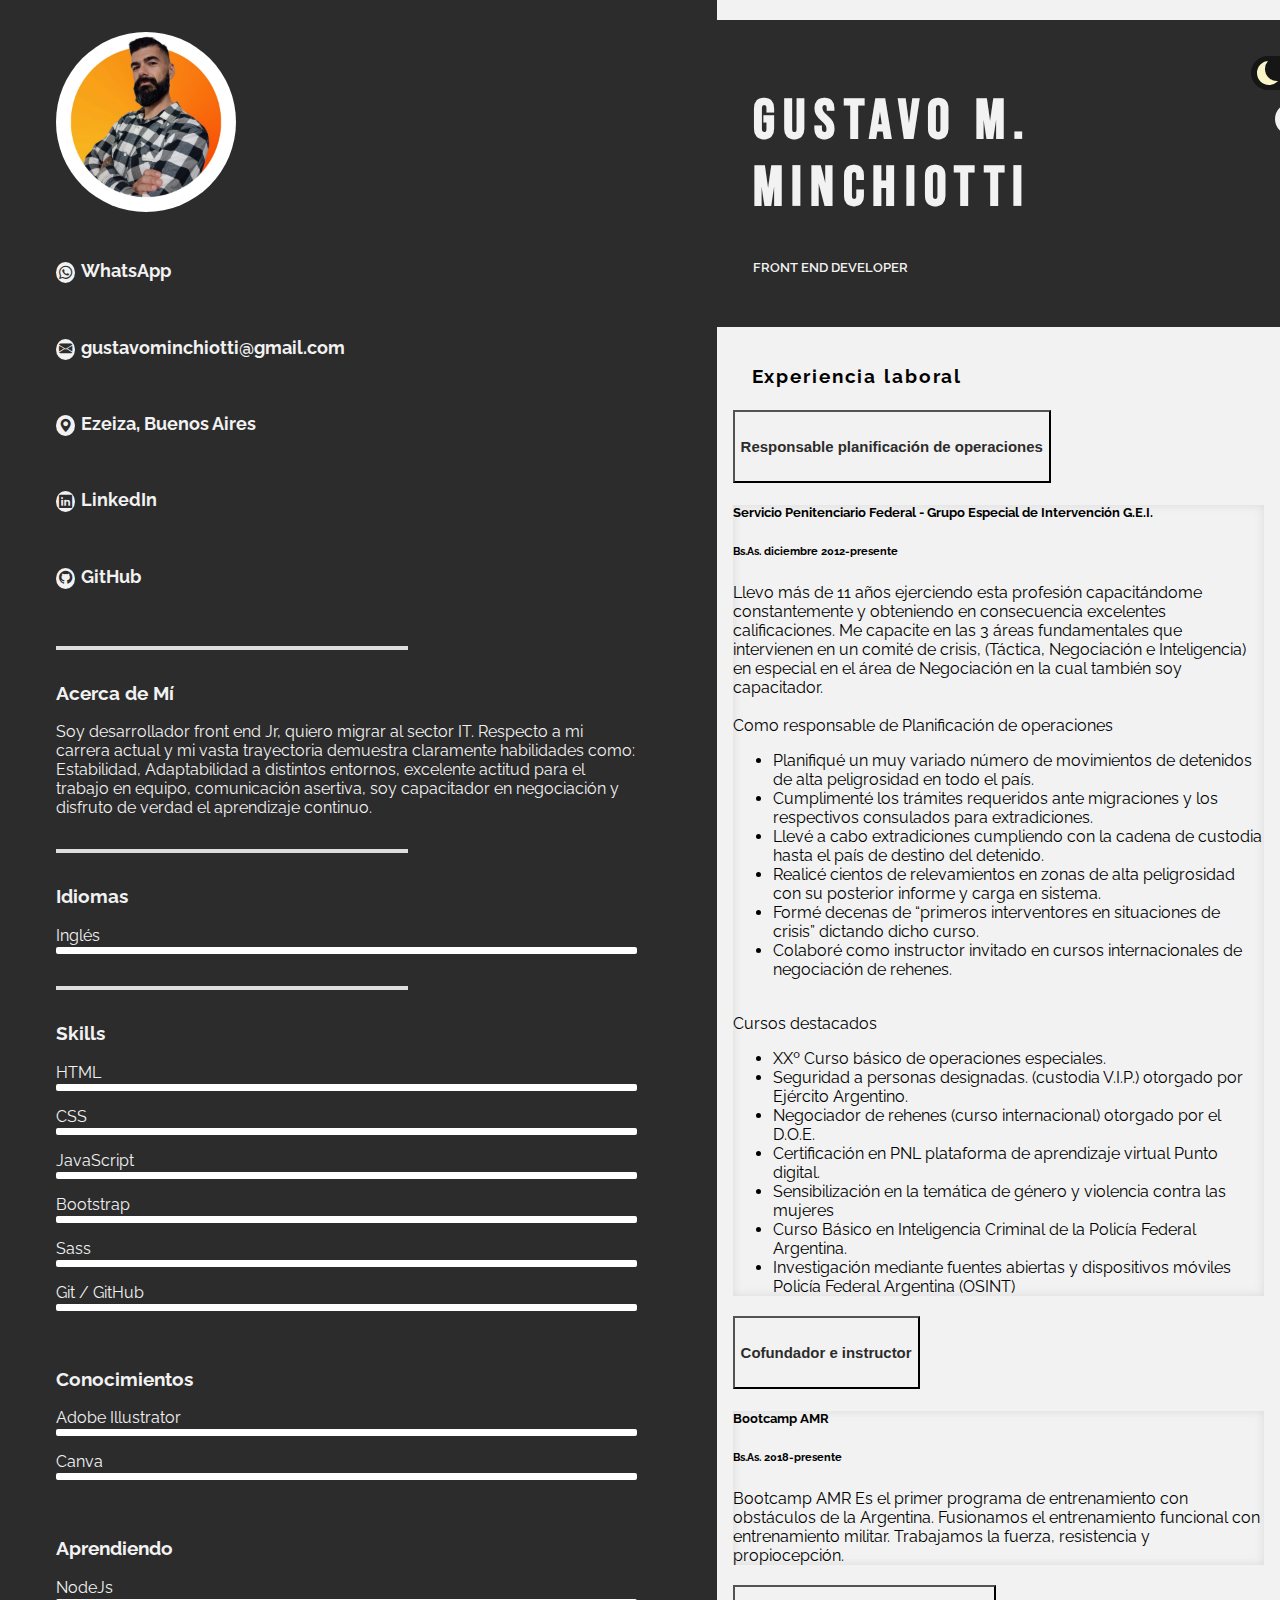
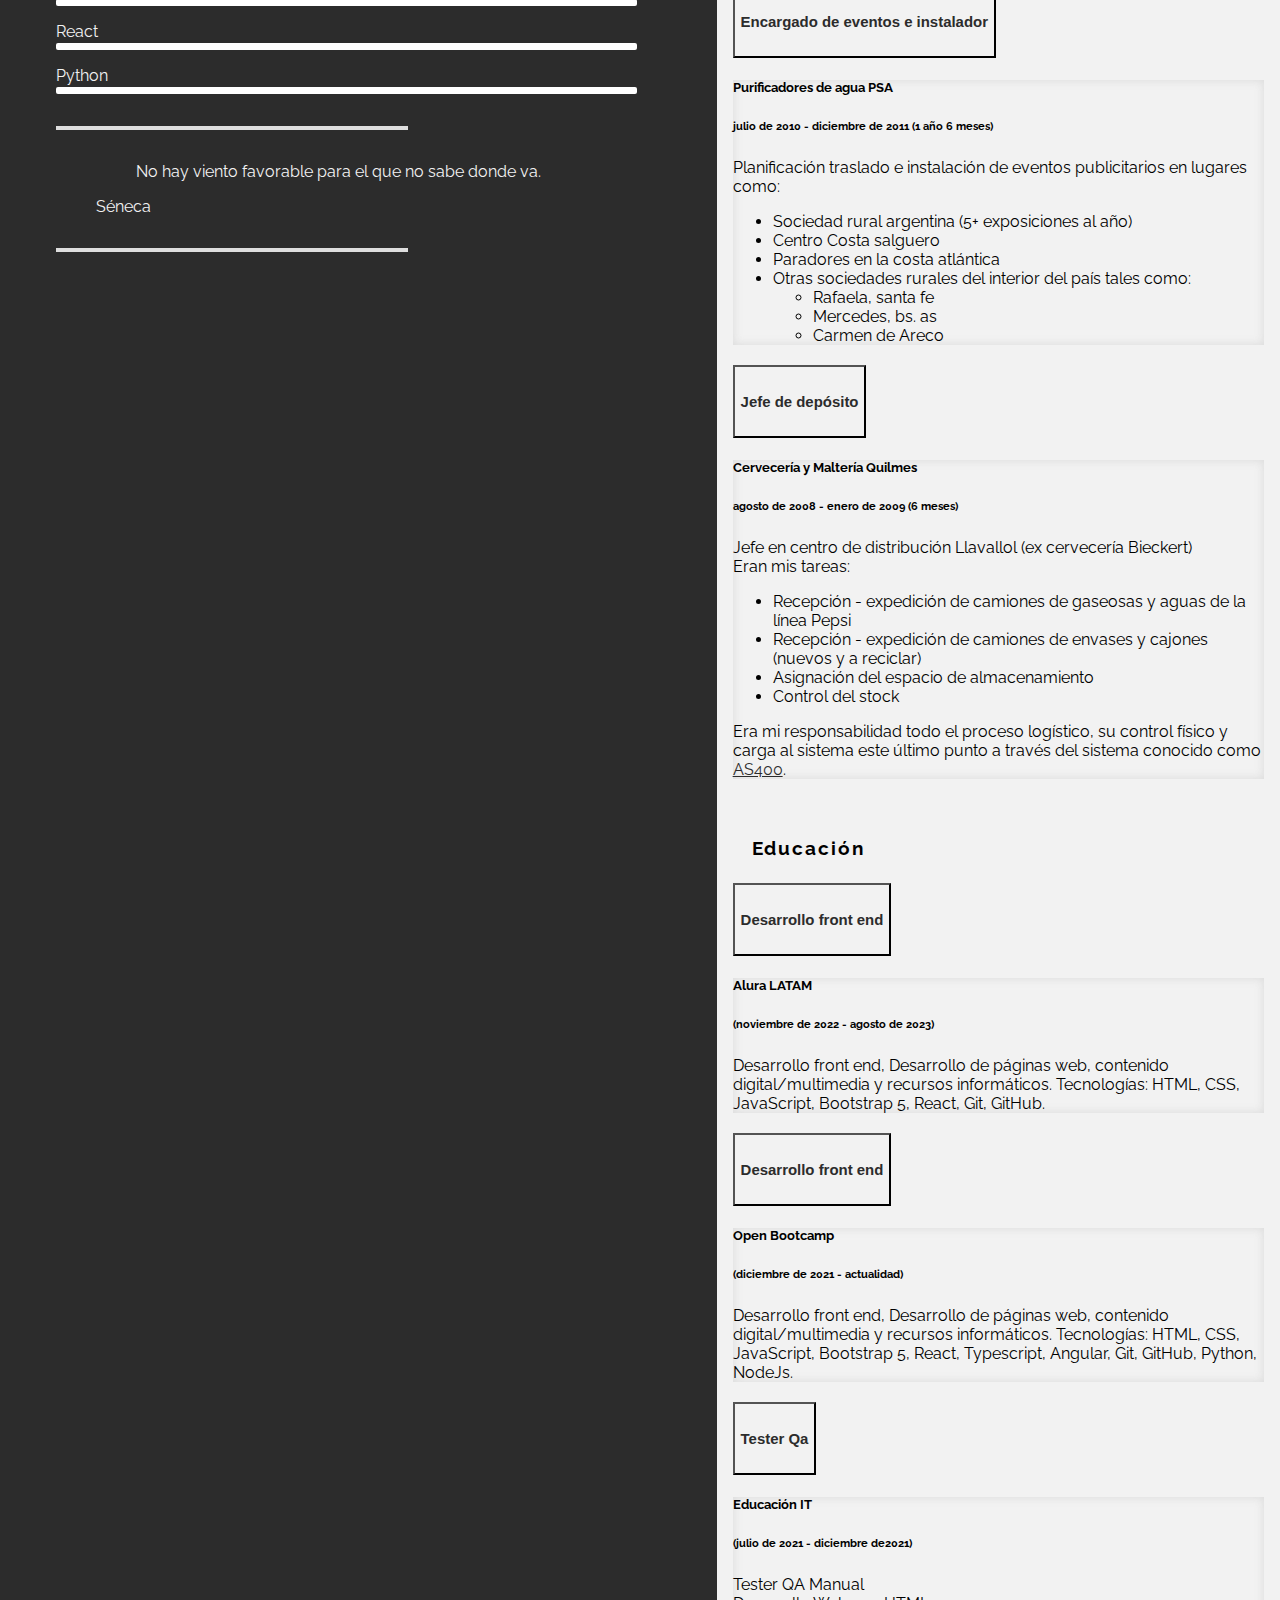
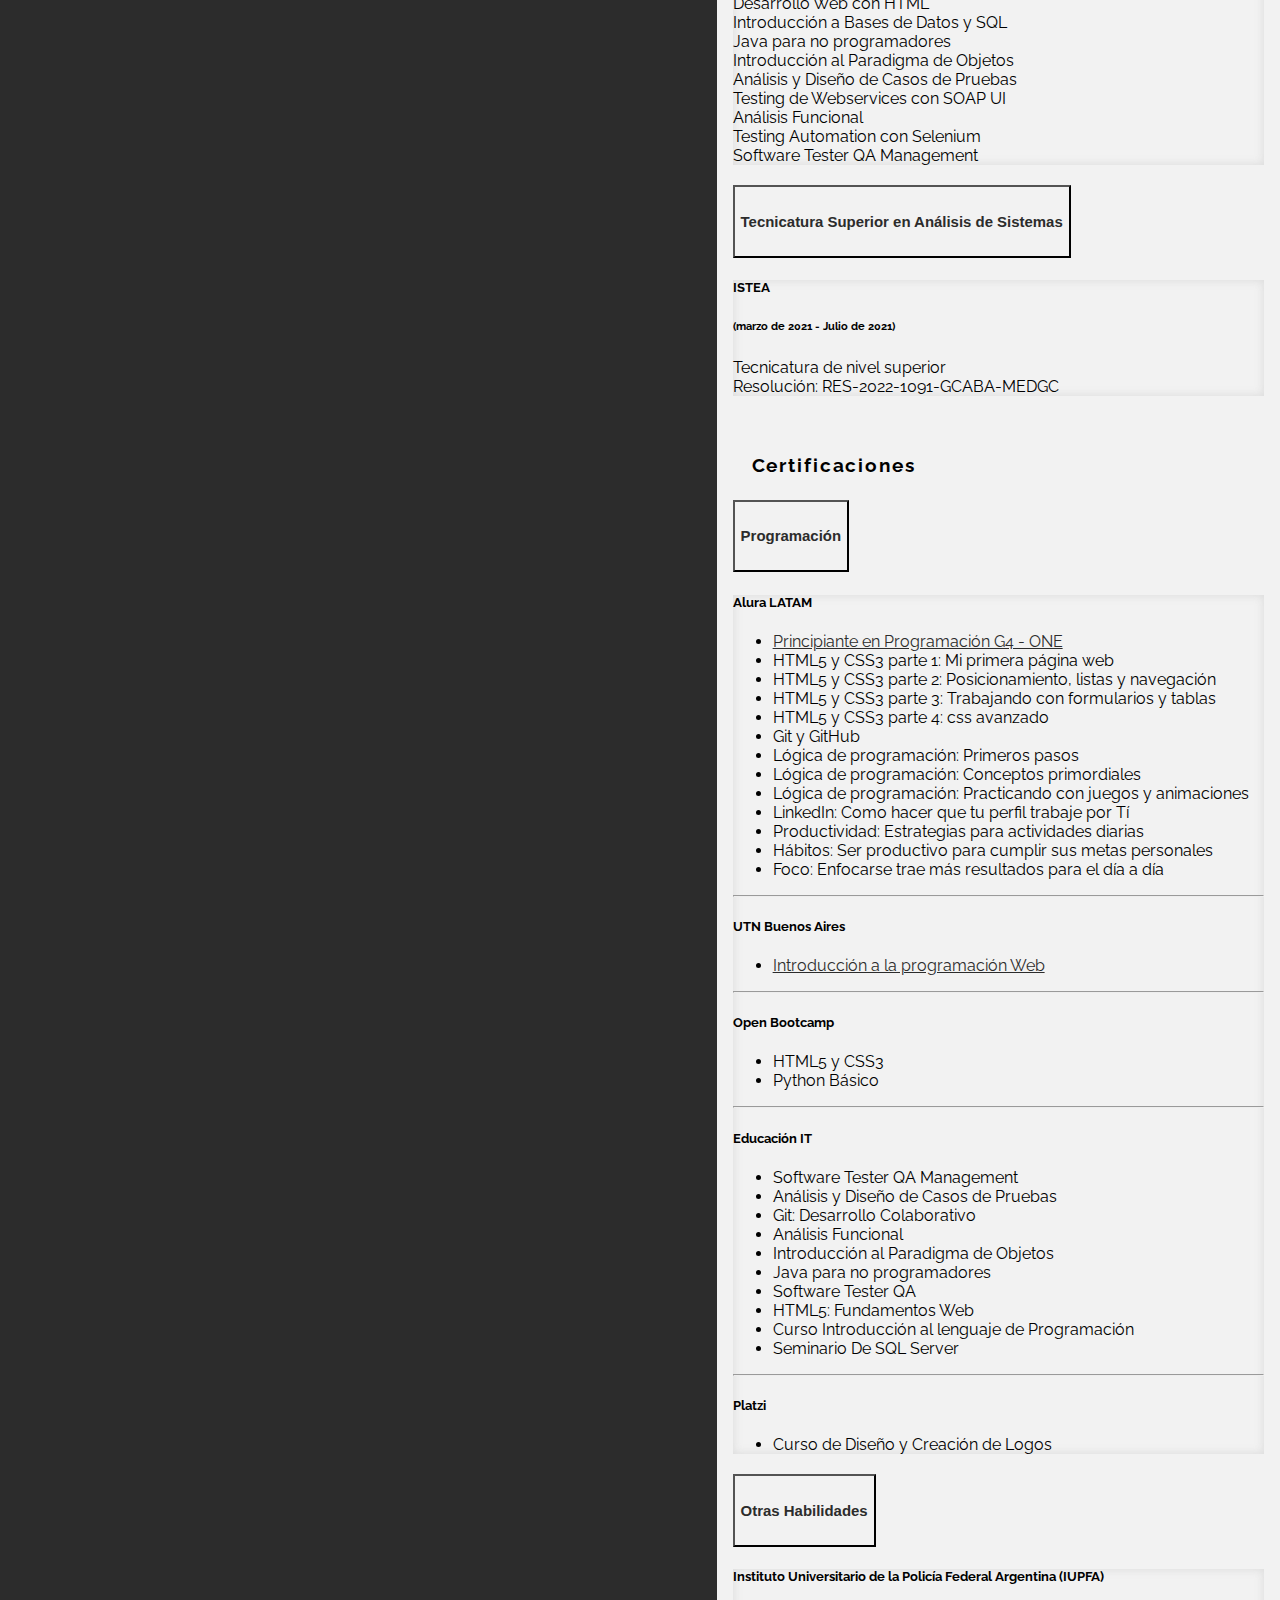
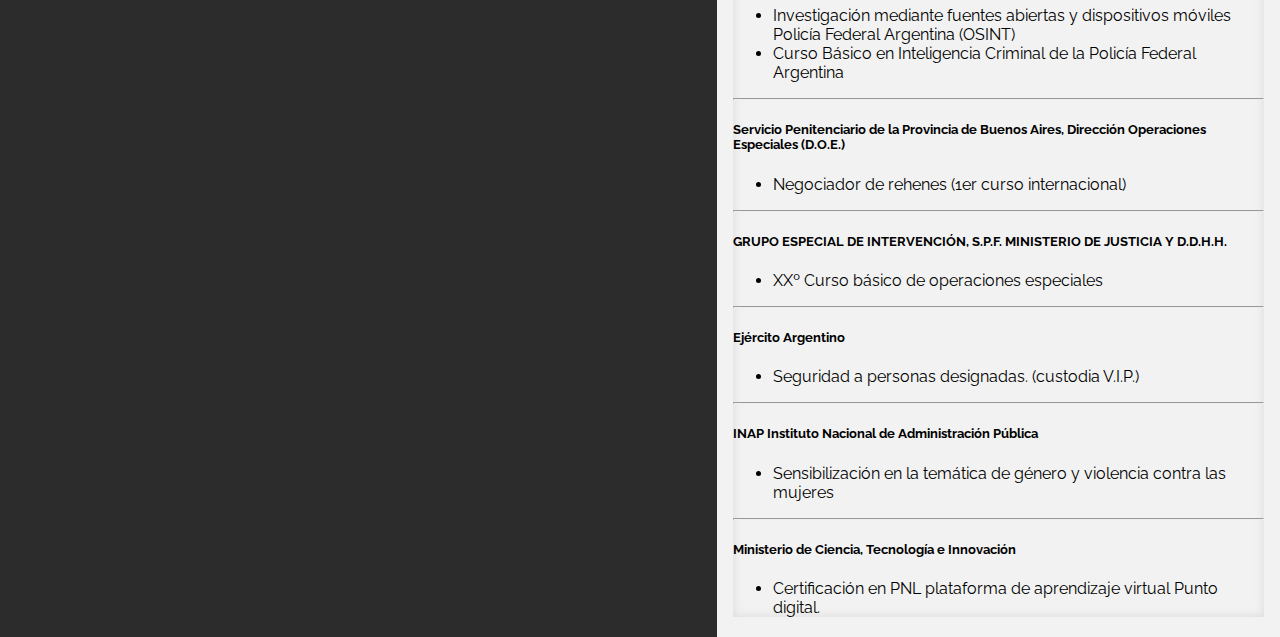
==== index.html @ c0bbeeee "comienzo toggle dark mode" ====
<!DOCTYPE html>
<html lang="es">
<!--!    sass --watch sass/style.scss css/style.css    -->

<head>
    <meta charset="UTF-8">
    <meta http-equiv="X-UA-Compatible" content="IE=edge">
    <meta name="viewport" content="width=device-width, initial-scale=1.0">
    <title>Currículum Vitae GMMB</title>

    <link rel="stylesheet" href="./css/style.css"> <!-- PRUEBA para github-->
    <link href="https://cdn.jsdelivr.net/npm/bootstrap@5.3.0-alpha1/dist/css/bootstrap.min.css" rel="stylesheet"
        integrity="sha384-GLhlTQ8iRABdZLl6O3oVMWSktQOp6b7In1Zl3/Jr59b6EGGoI1aFkw7cmDA6j6gD" crossorigin="anonymous">
    <link rel="stylesheet" href="https://cdn.jsdelivr.net/npm/bootstrap-icons@1.10.3/font/bootstrap-icons.css">

    <link rel="icon" type="image/png" sizes="16x16" href="./img/favicon-32x32.png">

</head>

<body class="container-fluid">
    <div class="dosColumnas container"> <!-- Las dos columnas principales -->

        <div class="izq container col-4" id="colorOscuro">
            <!-- columna izquierda nav, brand, contacto, about // skills hard and soft -- idiomas -->
            <nav class="navbar ">
                <div class="container">
                    <a class="navbar-brand" href="#">
                        <img src="./img/Perfil 08-2022.jpg" alt="imagen Gustavo">
                        <!--! agregue un punto a la ruta para que lo tome github-->
                    </a>
                </div>
            </nav>

            <div class="contact">
                <div class="contIndividual">
                    <h5>
                        <i class="bi bi-whatsapp" id="whatsappButton"></i>
                        <span class="textContact">
                            <a id="whaText" href="https://api.whatsapp.com/send?phone=5491130150870"
                                target="_blank">WhatsApp</a>
                        </span>
                    </h5>
                </div>

                <div class="contIndividual">
                    <h5>
                        <i class="bi bi-envelope-fill" id="sobre"></i>
                        <span class="textContact">
                            <a id="sobreText" href="mailto:gustavominchiotti@gmail.com"
                                target="_blank">gustavominchiotti@gmail.com</a>
                        </span>
                    </h5>
                </div>

                <div class="contIndividual">
                    <h5>
                        <i class="bi bi-geo-alt-fill"></i>
                        <span class="textContact">
                            <a id="mapText" href="https://goo.gl/maps/fsu7p4rMnowat8gs7" target="_blank">Ezeiza, Buenos
                                Aires</a>
                        </span>
                    </h5>
                </div>


                <div class="contIndividual">
                    <h5>
                        <i class="bi bi-linkedin"></i>
                        <span class="textContact">
                            <a id="linkText" href="https://www.linkedin.com/in/gustavo-minchiotti/"
                                target="_blank">LinkedIn</a>
                        </span>
                    </h5>
                </div>

                <div class="contIndividual">
                    <h5>
                        <i class="bi bi-github"></i>
                        <span class="textContact">
                            <a id="gitText" href="https://github.com/GustavoMinchiotti">GitHub</a>
                        </span>
                    </h5>
                </div>
            </div>

            <hr id="hr1"> <!--? ///////////////////// about ////////////////////// -->

            <section class="about">
                <h3>Acerca de Mí</h3>

                <p>
                    Soy desarrollador front end Jr, quiero migrar al sector IT. Respecto a mi carrera actual y mi vasta
                    trayectoria demuestra claramente habilidades como: Estabilidad, Adaptabilidad a distintos entornos,
                    excelente actitud para el trabajo en equipo, comunicación asertiva, soy capacitador en negociación y
                    disfruto de verdad el aprendizaje continuo.
                </p>
            </section>
            <hr id="hr2">
            <section class="idiomas">
                <h3>Idiomas</h3>
                <p>Inglés</p>
                <div class="progBar">
                    <div class="progress" role="progressbar" aria-label="Animated striped example" aria-valuenow="75"
                        aria-valuemin="0" aria-valuemax="100">
                        <div class="progress-bar progress-bar-striped progress-bar-animated" style="width: 85%"></div>
                    </div>
                </div>
            </section>
            <hr id="hr3">
            <section class="skills">
                <h3>Skills</h3>
                <p>HTML</p>
                <div class="progBar">
                    <div class="progress" role="progressbar" aria-label="Animated striped example" aria-valuenow="75"
                        aria-valuemin="0" aria-valuemax="100">
                        <div class="progress-bar progress-bar-striped progress-bar-animated" style="width: 90%"></div>
                    </div>
                </div>

                <p>CSS</p>
                <div class="progBar">
                    <div class="progress" role="progressbar" aria-label="Animated striped example" aria-valuenow="75"
                        aria-valuemin="0" aria-valuemax="100">
                        <div class="progress-bar progress-bar-striped progress-bar-animated" style="width: 85%"></div>
                    </div>
                </div>

                <p>JavaScript</p>
                <div class="progBar">
                    <div class="progress" role="progressbar" aria-label="Animated striped example" aria-valuenow="75"
                        aria-valuemin="0" aria-valuemax="100">
                        <div class="progress-bar progress-bar-striped progress-bar-animated" style="width: 50%"></div>
                    </div>
                </div>

                <p>Bootstrap</p>
                <div class="progBar">
                    <div class="progress" role="progressbar" aria-label="Animated striped example" aria-valuenow="75"
                        aria-valuemin="0" aria-valuemax="100">
                        <div class="progress-bar progress-bar-striped progress-bar-animated" style="width: 70%"></div>
                    </div>
                </div>

                <p>Sass</p>
                <div class="progBar">
                    <div class="progress" role="progressbar" aria-label="Animated striped example" aria-valuenow="75"
                        aria-valuemin="0" aria-valuemax="100">
                        <div class="progress-bar progress-bar-striped progress-bar-animated" style="width: 65%"></div>
                    </div>
                </div>

                <p>Git / GitHub</p>
                <div class="progBar">
                    <div class="progress" role="progressbar" aria-label="Animated striped example" aria-valuenow="75"
                        aria-valuemin="0" aria-valuemax="100">
                        <div class="progress-bar progress-bar-striped progress-bar-animated" style="width: 75%"></div>
                    </div>
                </div>

                <br><br>
                <h3>Conocimientos</h3>

                <p>Adobe Illustrator</p>
                <div class="progBar">
                    <div class="progress" role="progressbar" aria-label="Animated striped example" aria-valuenow="75"
                        aria-valuemin="0" aria-valuemax="100">
                        <div class="progress-bar progress-bar-striped progress-bar-animated" style="width: 40%"></div>
                    </div>
                </div>

                <p>Canva</p>
                <div class="progBar">
                    <div class="progress" role="progressbar" aria-label="Animated striped example" aria-valuenow="75"
                        aria-valuemin="0" aria-valuemax="100">
                        <div class="progress-bar progress-bar-striped progress-bar-animated" style="width: 75%"></div>
                    </div>
                </div>

                <br><br>
                <h3>Aprendiendo</h3>

                <p>NodeJs</p>
                <div class="progBar">
                    <div class="progress" role="progressbar" aria-label="Animated striped example" aria-valuenow="75"
                        aria-valuemin="0" aria-valuemax="100">
                        <div class="progress-bar progress-bar-striped progress-bar-animated" style="width: 35%"></div>
                    </div>
                </div>

                <p>React</p>
                <div class="progBar">
                    <div class="progress" role="progressbar" aria-label="Animated striped example" aria-valuenow="75"
                        aria-valuemin="0" aria-valuemax="100">
                        <div class="progress-bar progress-bar-striped progress-bar-animated" style="width: 25%"></div>
                    </div>
                </div>

                <p>Python</p>
                <div class="progBar">
                    <div class="progress" role="progressbar" aria-label="Animated striped example" aria-valuenow="75"
                        aria-valuemin="0" aria-valuemax="100">
                        <div class="progress-bar progress-bar-striped progress-bar-animated" style="width: 45%"></div>
                    </div>
                </div>

            </section>

            <hr id="hr4">
            <figure class="text-end">
                <blockquote class="blockquote">
                    <p>No hay viento favorable para el que no sabe donde va.</p>
                </blockquote>
                <figcaption class="blockquote-footer">
                    Séneca
                </figcaption>
            </figure>
            <hr id="hr5">
        </div>
        <!--? ////////////////////////////////////////////// columna derecha -------------------------------------------------->
        <!--! ---------------------------------------------- columna derecha -------------------------------------------------->
        <!--* ---------------------------------------------- columna derecha -------------------------------------------------->
        <div class="der container col-8" id="colorClaro">
            <!-- col derecha, experiencia laboral desplegable, estudios,  -->
            <header id="colorHeader">
                <div class="nombre">
                    <h1>Gustavo M. Minchiotti</h1>
                    <h5>FRONT END DEVELOPER</h5>
                </div>
                <div class="btns">
                    <!--* ////////////////////////////////// Toggle button //////////////////////////////////////////////////-->
                    <label class="switch" id="dark">
                        <input type="checkbox">
                        <span class="slider"></span>
                    </label>

                    <div class="dropdown" style="float:right;">
                        <button class="dropbtn"><i class="bi bi-palette-fill"></i></button>
                        <div class="dropdown-content">
                            <i class="bi bi-circle-fill" id="n1"></i>
                            <i class="bi bi-circle-fill" id="n2"></i>
                            <i class="bi bi-circle-fill" id="n3"></i>
                            <i class="bi bi-circle-fill" id="n4"></i>
                        </div>
                    </div>
                </div>
            </header>

            <!--! ---------------------------------------------- experiencia laboral -------------------------------------------------->

            <div class="accordion" id="experienciaLaboral">
                <!-- accordionPanelsStayOpen  https://www.youtube.com/watch?v=hGlKDPMhGG8&list=PLnunbwZjHqMO-JII_HBf5TAzdzaBJP34w&index=26 -->
                <h3>Experiencia laboral</h3>
                <div class="accordion-item">
                    <h2 class="accordion-header" id="panelsStayOpen-headingOne">
                        <button class="accordion-button collapsed" type="button" data-bs-toggle="collapse"
                            data-bs-target="#panelsStayOpen-collapseOne" aria-expanded="true"
                            aria-controls="panelsStayOpen-collapseOne">
                            <h5>Responsable planificación de operaciones</h5>
                        </button>
                    </h2>
                    <div id="panelsStayOpen-collapseOne" class="accordion-collapse collapse show"
                        aria-labelledby="panelsStayOpen-headingOne">
                        <div class="accordion-body">
                            <h5> Servicio Penitenciario Federal - Grupo Especial de Intervención G.E.I.</h5>
                            <h6>Bs.As. diciembre 2012-presente</h6>
                            <p class="workexp">
                                Llevo más de 11 años ejerciendo esta profesión capacitándome constantemente y obteniendo
                                en consecuencia excelentes calificaciones. Me capacite en las 3 áreas fundamentales que
                                intervienen en un comité de crisis, (Táctica, Negociación e Inteligencia) en especial en
                                el área de Negociación en la cual también soy capacitador. <br>
                                <br>
                                Como responsable de Planificación de operaciones
                            <ul>
                                <li>Planifiqué un muy variado número de movimientos de detenidos de alta peligrosidad en
                                    todo el país. </li>
                                <li>Cumplimenté los trámites requeridos ante migraciones y los respectivos consulados
                                    para extradiciones.</li>
                                <li>Llevé a cabo extradiciones cumpliendo con la cadena de custodia hasta el país de
                                    destino del detenido.</li>
                                <li>Realicé cientos de relevamientos en zonas de alta peligrosidad con su posterior
                                    informe y carga en sistema.</li>
                                <li>Formé decenas de “primeros interventores en situaciones de crisis” dictando dicho
                                    curso.</li>
                                <li>Colaboré como instructor invitado en cursos internacionales de negociación de
                                    rehenes.</li>
                            </ul>
                            <br>
                            Cursos destacados
                            <ul>
                                <li>XXº Curso básico de operaciones especiales.</li>
                                <li>Seguridad a personas designadas. (custodia V.I.P.) otorgado por Ejército
                                    Argentino. </li>
                                <li>Negociador de rehenes (curso internacional) otorgado por el D.O.E.</li>
                                <li>Certificación en PNL plataforma de aprendizaje virtual Punto digital.</li>
                                <li>Sensibilización en la temática de género y violencia contra las mujeres</li>
                                <li>Curso Básico en Inteligencia Criminal de la Policía Federal Argentina.</li>
                                <li>Investigación mediante fuentes abiertas y dispositivos móviles Policía Federal
                                    Argentina (OSINT)</li>
                            </ul>
                            </p>
                        </div>
                    </div>
                </div>

                <div class="accordion-item">
                    <h2 class="accordion-header" id="panelsStayOpen-headingTwo">
                        <button class="accordion-button collapsed" type="button" data-bs-toggle="collapse"
                            data-bs-target="#panelsStayOpen-collapseTwo" aria-expanded="false"
                            aria-controls="panelsStayOpen-collapseTwo">
                            <h5>Cofundador e instructor</h5>
                        </button>
                    </h2>
                    <div id="panelsStayOpen-collapseTwo" class="accordion-collapse collapse"
                        aria-labelledby="panelsStayOpen-headingTwo">
                        <div class="accordion-body">
                            <h5>Bootcamp AMR</h5>
                            <h6>Bs.As. 2018-presente</h6>
                            <p>
                                Bootcamp AMR Es el primer programa de entrenamiento con obstáculos de la Argentina.
                                Fusionamos el entrenamiento funcional con entrenamiento militar. Trabajamos la
                                fuerza, resistencia y propiocepción.
                            </p>
                        </div>
                    </div>
                </div>

                <div class="accordion-item">
                    <h2 class="accordion-header" id="panelsStayOpen-heading2">
                        <button class="accordion-button collapsed" type="button" data-bs-toggle="collapse"
                            data-bs-target="#panelsStayOpen-collapse2" aria-expanded="false"
                            aria-controls="panelsStayOpen-collapse2">
                            <h5>Encargado de eventos e instalador</h5>
                        </button>
                    </h2>
                    <div id="panelsStayOpen-collapse2" class="accordion-collapse collapse"
                        aria-labelledby="panelsStayOpen-heading2">
                        <div class="accordion-body">
                            <h5>Purificadores de agua PSA</h5>
                            <h6>julio de 2010 - diciembre de 2011 (1 año 6 meses)</h6>
                            <p>
                                Planificación traslado e instalación de eventos publicitarios en lugares como:
                            <ul>
                                <li>Sociedad rural argentina (5+ exposiciones al año)</li>
                                <li>Centro Costa salguero</li>
                                <li>Paradores en la costa atlántica</li>
                                <li>Otras sociedades rurales del interior del país tales como:
                                    <ul>
                                        <li>Rafaela, santa fe</li>
                                        <li>Mercedes, bs. as</li>
                                        <li>Carmen de Areco</li>
                                    </ul>
                                </li>
                            </ul>
                            </p>
                        </div>
                    </div>
                </div>

                <div class="accordion-item">
                    <h2 class="accordion-header" id="panelsStayOpen-heading3">
                        <button class="accordion-button collapsed" type="button" data-bs-toggle="collapse"
                            data-bs-target="#panelsStayOpen-collapse3" aria-expanded="false"
                            aria-controls="panelsStayOpen-collapse3">
                            <h5>Jefe de depósito</h5>
                        </button>
                    </h2>
                    <div id="panelsStayOpen-collapse3" class="accordion-collapse collapse"
                        aria-labelledby="panelsStayOpen-heading3">
                        <div class="accordion-body">
                            <h5>Cervecería y Maltería Quilmes</h5>
                            <h6>agosto de 2008 - enero de 2009 (6 meses)</h6>
                            <p>
                                Jefe en centro de distribución Llavallol (ex cervecería Bieckert)
                                <br>
                                Eran mis tareas:
                            <ul>
                                <li>Recepción - expedición de camiones de gaseosas y aguas de la línea Pepsi</li>
                                <li>Recepción - expedición de camiones de envases y cajones (nuevos y a reciclar)</li>
                                <li>Asignación del espacio de almacenamiento</li>
                                <li>Control del stock</li>
                            </ul>
                            Era mi responsabilidad todo el proceso logístico, su control físico y carga al sistema
                            este último punto a través del sistema conocido como <a
                                href="https://es.wikipedia.org/wiki/AS/400" target="_blank"
                                rel="noopener noreferrer">AS400</a>.
                            </p>

                        </div>
                    </div>
                </div>
            </div>

            <!--! ------------------------------------------//// educación /// ---------------------------------------------------------- -->

            <div class="accordion" id="educación">
                <!-- accordionPanelsStayOpen  https://www.youtube.com/watch?v=hGlKDPMhGG8&list=PLnunbwZjHqMO-JII_HBf5TAzdzaBJP34w&index=26 -->
                <h3>Educación</h3>
                <div class="accordion-item">
                    <h2 class="accordion-header" id="panelsStayOpen-heading1">
                        <!--? para individualizar cada item del acordeón, tuve que hacer cambios en:  id="panelsStayOpen-heading1" + data-bs-target="#panelsStayOpen-collapse1" + aria-controls="panelsStayOpen-collapse1" + id="panelsStayOpen-collapse1" + aria-labelledby="panelsStayOpen-heading1"  -->
                        <button class="accordion-button collapsed" type="button" data-bs-toggle="collapse"
                            data-bs-target="#panelsStayOpen-collapse1" aria-expanded="true"
                            aria-controls="panelsStayOpen-collapse1">
                            <h5>Desarrollo front end</h5>
                        </button>
                    </h2>
                    <div id="panelsStayOpen-collapse1" class="accordion-collapse collapse show"
                        aria-labelledby="panelsStayOpen-heading1">
                        <div class="accordion-body">
                            <h5>Alura LATAM</h5>
                            <h6>(noviembre de 2022 - agosto de 2023)</h6>
                            <p>
                                Desarrollo front end, Desarrollo de páginas web, contenido digital/multimedia y
                                recursos informáticos.
                                Tecnologías: HTML, CSS, JavaScript, Bootstrap 5, React, Git, GitHub.
                            </p>
                        </div>
                    </div>
                </div>

                <div class="accordion-item">
                    <h2 class="accordion-header" id="panelsStayOpen-heading69">
                        <button class="accordion-button collapsed" type="button" data-bs-toggle="collapse"
                            data-bs-target="#panelsStayOpen-collapse69" aria-expanded="false"
                            aria-controls="panelsStayOpen-collapse69">
                            <h5>Desarrollo front end</h5>
                        </button>
                    </h2>
                    <div id="panelsStayOpen-collapse69" class="accordion-collapse collapse"
                        aria-labelledby="panelsStayOpen-heading69">
                        <div class="accordion-body">
                            <h5>Open Bootcamp</h5>
                            <h6>(diciembre de 2021 - actualidad)</h6>
                            <p>
                                Desarrollo front end, Desarrollo de páginas web, contenido digital/multimedia y
                                recursos informáticos.
                                Tecnologías: HTML, CSS, JavaScript, Bootstrap 5, React, Typescript, Angular, Git,
                                GitHub, Python, NodeJs.
                            </p>
                        </div>
                    </div>
                </div>

                <div class="accordion-item">
                    <h2 class="accordion-header" id="panelsStayOpen-headingThree">
                        <button class="accordion-button collapsed" type="button" data-bs-toggle="collapse"
                            data-bs-target="#panelsStayOpen-collapseThree" aria-expanded="false"
                            aria-controls="panelsStayOpen-collapseThree">
                            <h5>Tester Qa</h5>
                        </button>
                    </h2>
                    <div id="panelsStayOpen-collapseThree" class="accordion-collapse collapse"
                        aria-labelledby="panelsStayOpen-headingThree">
                        <div class="accordion-body">
                            <h5>Educación IT</h5>
                            <h6>(julio de 2021 - diciembre de2021)</h6>
                            <p>
                                Tester QA Manual <br>
                                Desarrollo Web con HTML <br>
                                Introducción a Bases de Datos y SQL <br>
                                Java para no programadores <br>
                                Introducción al Paradigma de Objetos <br>
                                Análisis y Diseño de Casos de Pruebas <br>
                                Testing de Webservices con SOAP UI <br>
                                Análisis Funcional <br>
                                Testing Automation con Selenium <br>
                                Software Tester QA Management <br>
                            </p>
                        </div>
                    </div>
                </div>

                <div class="accordion-item">
                    <h2 class="accordion-header" id="panelsStayOpen-heading4">
                        <button class="accordion-button collapsed" type="button" data-bs-toggle="collapse"
                            data-bs-target="#panelsStayOpen-collapse4" aria-expanded="false"
                            aria-controls="panelsStayOpen-collapse4">
                            <h5>Tecnicatura Superior en Análisis de Sistemas</h5>
                        </button>
                    </h2>
                    <div id="panelsStayOpen-collapse4" class="accordion-collapse collapse"
                        aria-labelledby="panelsStayOpen-heading4">
                        <div class="accordion-body">
                            <h5>ISTEA</h5>
                            <h6>(marzo de 2021 - Julio de 2021)</h6>
                            <p>
                                Tecnicatura de nivel superior <br>
                                Resolución: RES-2022-1091-GCABA-MEDGC
                            </p>
                        </div>
                    </div>
                </div>
            </div>

            <!--! ------------------------------------------//// certificaciones /// ---------------------------------------------------------- -->

            <div class="accordion" id="certificados">
                <!-- accordionPanelsStayOpen  https://www.youtube.com/watch?v=hGlKDPMhGG8&list=PLnunbwZjHqMO-JII_HBf5TAzdzaBJP34w&index=26 -->
                <h3>Certificaciones</h3>
                <div class="accordion-item">
                    <h2 class="accordion-header" id="panelsStayOpen-headingC1">
                        <!--? para individualizar cada item del acordeón, tuve que hacer cambios en:  id="panelsStayOpen-heading1" + data-bs-target="#panelsStayOpen-collapse1" + aria-controls="panelsStayOpen-collapse1" + id="panelsStayOpen-collapse1" + aria-labelledby="panelsStayOpen-heading1"  -->
                        <button class="accordion-button collapsed" type="button" data-bs-toggle="collapse"
                            data-bs-target="#panelsStayOpen-collapseC1" aria-expanded="true"
                            aria-controls="panelsStayOpen-collapsec1">
                            <h5>Programación</h5>
                        </button>
                    </h2>
                    <div id="panelsStayOpen-collapseC1" class="accordion-collapse collapse show"
                        aria-labelledby="panelsStayOpen-headingC1">
                        <div class="accordion-body">
                            <h5>Alura LATAM</h5>
                            <p>
                            <ul>
                                <li> <a href="https://app.aluracursos.com/degree/certificate/94e9d4b0-018c-47f9-a22d-417f9386f6e3"
                                        target="_blank">Principiante en Programación G4 - ONE</a></li>
                                <li>HTML5 y CSS3 parte 1: Mi primera página web </li>
                                <li>HTML5 y CSS3 parte 2: Posicionamiento, listas y navegación </li>
                                <li>HTML5 y CSS3 parte 3: Trabajando con formularios y tablas </li>
                                <li>HTML5 y CSS3 parte 4: css avanzado </li>
                                <li>Git y GitHub</li>
                                <li>Lógica de programación: Primeros pasos</li>
                                <li>Lógica de programación: Conceptos primordiales</li>
                                <li>Lógica de programación: Practicando con juegos y animaciones</li>
                                <li>LinkedIn: Como hacer que tu perfil trabaje por Tí</li>
                                <li>Productividad: Estrategias para actividades diarias</li>
                                <li>Hábitos: Ser productivo para cumplir sus metas personales</li>
                                <li>Foco: Enfocarse trae más resultados para el día a día</li>
                            </ul>
                            </p>
                            <hr>
                            <h5>UTN Buenos Aires</h5>
                            <p>
                            <ul>
                                <li><a href="https://sceu-utnba.bitrix24.es/pub/document/30173/9b01522f19189fb44d8a3275fa3fcd87/"
                                        target="_blank">Introducción a la programación Web</a>
                                </li>
                            </ul>
                            </p>
                            <hr>
                            <h5>Open Bootcamp</h5>
                            <p>
                            <ul>
                                <li>HTML5 y CSS3</li>
                                <li>Python Básico</li>
                            </ul>
                            </p>
                            <hr>
                            <h5>Educación IT</h5>
                            <p>
                            <ul>
                                <li>Software Tester QA Management</li>
                                <li>Análisis y Diseño de Casos de Pruebas</li>
                                <li>Git: Desarrollo Colaborativo</li>
                                <li>Análisis Funcional</li>
                                <li>Introducción al Paradigma de Objetos</li>
                                <li>Java para no programadores</li>
                                <li>Software Tester QA</li>
                                <li>HTML5: Fundamentos Web</li>
                                <li>Curso Introducción al lenguaje de Programación</li>
                                <li>Seminario De SQL Server</li>
                            </ul>
                            </p>
                            <hr>
                            <h5>Platzi</h5>
                            <p>
                            <ul>
                                <li>Curso de Diseño y Creación de Logos</li>
                            </ul>
                            </p>
                        </div>
                    </div>
                </div>

                <div class="accordion-item">
                    <h2 class="accordion-header" id="panelsStayOpen-headingC2">
                        <button class="accordion-button collapsed" type="button" data-bs-toggle="collapse"
                            data-bs-target="#panelsStayOpen-collapseC2" aria-expanded="false"
                            aria-controls="panelsStayOpen-collapseC2">
                            <h5>Otras Habilidades</h5>
                        </button>
                    </h2>
                    <div id="panelsStayOpen-collapseC2" class="accordion-collapse collapse"
                        aria-labelledby="panelsStayOpen-headingC2">
                        <div class="accordion-body">
                            <h5>Instituto Universitario de la Policía Federal Argentina (IUPFA)</h5>
                            <p>
                            <ul>
                                <li>Investigación mediante fuentes abiertas y dispositivos móviles Policía Federal
                                    Argentina (OSINT)</li>
                                <li>Curso Básico en Inteligencia Criminal de la Policía Federal Argentina</li>
                            </ul>
                            </p>
                            <hr>
                            <h5>Servicio Penitenciario de la Provincia de Buenos Aires, Dirección Operaciones Especiales
                                (D.O.E.)</h5>
                            <p>
                            <ul>
                                <li>Negociador de rehenes (1er curso internacional)</li>
                            </ul>
                            </p>
                            <hr>
                            <h5>GRUPO ESPECIAL DE INTERVENCIÓN, S.P.F. MINISTERIO DE JUSTICIA Y D.D.H.H.</h5>
                            <p>
                            <ul>
                                <li>XXº Curso básico de operaciones especiales</li>
                            </ul>
                            </p>
                            <hr>
                            <h5>Ejército Argentino</h5>
                            <p>
                            <ul>
                                <li>Seguridad a personas designadas. (custodia V.I.P.)</li>
                            </ul>
                            </p>
                            <hr>
                            <h5>INAP Instituto Nacional de Administración Pública</h5>
                            <p>
                            <ul>
                                <li>Sensibilización en la temática de género y violencia contra las mujeres</li>
                            </ul>
                            </p>
                            <hr>
                            <h5>Ministerio de Ciencia, Tecnología e Innovación</h5>
                            <p>
                            <ul>
                                <li>Certificación en PNL plataforma de aprendizaje virtual Punto digital.</li>
                            </ul>
                            </p>
                        </div>
                    </div>
                </div>
            </div>

        </div>

    </div>

    <script src="./js/script.js"></script>
    <script src="https://cdn.jsdelivr.net/npm/bootstrap@5.3.0-alpha1/dist/js/bootstrap.bundle.min.js"
        integrity="sha384-w76AqPfDkMBDXo30jS1Sgez6pr3x5MlQ1ZAGC+nuZB+EYdgRZgiwxhTBTkF7CXvN"
        crossorigin="anonymous"></script>
</body>

</html>
---- css/style.css ----
@charset "UTF-8";
@import url("https://fonts.googleapis.com/css2?family=Bebas+Neue&family=Raleway:ital,wght@0,300;0,400;0,500;0,700;1,400;1,500&display=swap");
.container-fluid {
  background-color: #2c2c2c;
  margin: 0%;
  padding: 0%;
  width: 100%;
  height: auto;
}

.dosColumnas {
  background-color: #f2f2f2;
  display: flex;
  flex-direction: row;
  align-items: stretch;
  height: 90%;
  font-family: "Raleway", sans-serif;
  font-weight: 400;
}

div.izq.container.col-4 {
  background-color: #2c2c2c;
  color: #f2f2f2;
  padding: 2rem 5rem 2rem 3.5rem;
}
div.izq.container.col-4 a.navbar-brand {
  padding: 0%;
  margin: auto;
  margin-top: 30px;
}
div.izq.container.col-4 a.navbar-brand img {
  border-radius: 50%;
  width: 100%;
  max-width: 180px;
  transition-duration: 1.2s;
}
div.izq.container.col-4 a.navbar-brand img:hover {
  transform: scale(1.15);
}
div.izq.container.col-4 hr {
  border: 2px solid #f2f2f2;
  opacity: 0.9;
  text-align: start;
  margin: 2rem 0;
  width: 60%;
}
div.izq.container.col-4 .contact {
  padding-top: 1rem;
}
div.izq.container.col-4 .contact div.contIndividual {
  margin: 1px 0px;
  padding: 5px 5px 5px 0px;
  display: flex;
}
div.izq.container.col-4 .contact div.contIndividual h5 i {
  border-radius: 50%;
  margin: 3px 3px 3px 0px;
  padding: 3px;
  background-color: #f2f2f2;
  color: #2c2c2c;
  height: 32px;
  width: 32px;
  transition: 2s;
}
div.izq.container.col-4 .contact div.contIndividual h5 a {
  text-decoration: none;
  font-size: large;
  color: #f2f2f2;
}
div.izq.container.col-4 .contact div.contIndividual h5:hover {
  transform: scale(1.01);
}
div.izq.container.col-4 .contact div.contIndividual h5:hover i {
  color: black;
  background: #ff7200;
  background: linear-gradient(90deg, #ff7200 0%, #e0c801 80%);
  background: -webkit-linear-gradient(90deg, #ff7200 0%, #e0c801 80%);
  background: -moz-linear-gradient(90deg, #ff7200 0%, #e0c801 80%);
}
div.izq.container.col-4 .contact div.contIndividual h5:hover a:hover {
  color: #f2f2f2;
  text-shadow: 0px 0px 7px #f2f2f2;
}
div.izq.container.col-4 section.idiomas p {
  margin: 16px auto 2px 0px;
}
div.izq.container.col-4 section.skills p {
  margin: 16px auto 2px 0px;
}
div.izq.container.col-4 div.progBar div.progress {
  height: 7px;
  border-radius: 2px;
  background-color: rgb(255, 255, 255);
}
div.izq.container.col-4 div.progBar div.progress div.progress-bar {
  background-color: rgb(128, 128, 128);
}

div.der.container.col-8 {
  background-color: #f2f2f2;
  padding-left: 0px;
  padding-right: 0px;
}
div.der.container.col-8 header {
  padding: 2.25rem;
  margin: 0%;
  margin-right: 2rem;
  margin-top: 20px;
  background-color: #2c2c2c;
  color: #f2f2f2;
  display: inline-flex;
  justify-content: space-between;
  width: 99%;
}
div.der.container.col-8 header .nombre {
  margin-right: 2em;
}
div.der.container.col-8 header .nombre h1 {
  font-family: "Bebas Neue", cursive;
  letter-spacing: 0.15em;
  font-size: 3.5rem;
  font-weight: 600;
  margin-top: 1rem;
  padding-top: 1rem;
}
div.der.container.col-8 header .nombre h5 {
  font-family: "Raleway", sans-serif;
  font-weight: 600;
  margin-bottom: 1rem;
}
div.der.container.col-8 header .btns {
  display: flex;
  flex-direction: column;
  align-items: flex-end;
  gap: 10px;
  /* The switch - the box around the slider */
  /* Hide default HTML checkbox */
  /* The slider */
}
div.der.container.col-8 header .btns .switch {
  font-size: 17px;
  position: relative;
  display: inline-block;
  width: 3.5em;
  height: 2em;
}
div.der.container.col-8 header .btns .switch input {
  opacity: 0;
  width: 0;
  height: 0;
}
div.der.container.col-8 header .btns .slider {
  --background: #161616;
  position: absolute;
  cursor: pointer;
  top: 0;
  left: 0;
  right: 0;
  bottom: 0;
  background-color: var(--background);
  transition: 0.5s;
  border-radius: 30px;
}
div.der.container.col-8 header .btns .slider:before {
  position: absolute;
  content: "";
  height: 1.4em;
  width: 1.4em;
  border-radius: 50%;
  left: 10%;
  bottom: 15%;
  box-shadow: inset 8px -4px 0px 0px #f8f5c7;
  background: var(--background);
  transition: 0.5s;
}
div.der.container.col-8 header .btns input:checked + .slider {
  background-color: #ababac;
}
div.der.container.col-8 header .btns input:checked + .slider:before {
  transform: translateX(100%);
  box-shadow: inset 15px -4px 0px 15px #f8f5c7;
}
div.der.container.col-8 header .btns .dropbtn {
  border-radius: 50%;
  border: none;
  margin: 3px 3px 3px 0px;
  padding: 3px;
  background-color: #f2f2f2;
  color: #2c2c2c;
  height: 32px;
  width: 32px;
  transition: 1.5s;
  cursor: pointer;
}
div.der.container.col-8 header .btns .dropdown:hover .dropbtn {
  transform: scale(1.01);
  transform: rotate(-45deg);
  color: black;
  background: #ff7200;
  background: linear-gradient(90deg, #ff7200 0%, #e0c801 80%);
  background: -webkit-linear-gradient(90deg, #ff7200 0%, #e0c801 80%);
  background: -moz-linear-gradient(90deg, #ff7200 0%, #e0c801 80%);
}
div.der.container.col-8 header .btns .dropdown {
  position: relative;
  display: inline-block;
}
div.der.container.col-8 header .btns .dropdown-content {
  display: none;
  position: absolute;
  right: 0;
  background-color: #2c2c2c;
  min-width: auto;
  box-shadow: 0px 8px 16px 0px rgba(0, 0, 0, 0.2);
  z-index: 1;
}
div.der.container.col-8 header .btns .dropdown-content i {
  padding: 10px 10px;
  text-decoration: none;
  display: flex;
  align-items: center;
  justify-content: center;
  margin: 2px;
  font-size: x-large;
  height: 32px;
  width: 32px;
  border: 1px solid #ffffff;
  border-radius: 50%;
  cursor: pointer;
}
div.der.container.col-8 header .btns #n1 {
  background-color: #ffffff;
  color: #09402c;
}
div.der.container.col-8 header .btns #n2 {
  background-color: #ffffff;
  color: #590212;
}
div.der.container.col-8 header .btns #n3 {
  background-color: #ffffff;
  color: #10365a;
}
div.der.container.col-8 header .btns #n4 {
  background-color: #ffffff;
  color: #ffd085;
}
div.der.container.col-8 header .btns .dropdown-content i:hover {
  transform: scale(1.2);
}
div.der.container.col-8 header .btns .dropdown:hover .dropdown-content {
  display: block;
}
div.der.container.col-8 #experienciaLaboral,
div.der.container.col-8 #educación,
div.der.container.col-8 #certificados {
  padding: 0.25rem 1rem;
}
div.der.container.col-8 #experienciaLaboral h3,
div.der.container.col-8 #educación h3,
div.der.container.col-8 #certificados h3 {
  margin: 30px 0px 15px 15px;
  letter-spacing: 0.1em;
  padding: 0.25rem;
}
div.der.container.col-8 .accordion-button {
  background-color: #f2f2f2;
  color: #2c2c2c;
  font-size: large;
  font-weight: 500;
}
div.der.container.col-8 .accordion-button:focus {
  background-color: #dcdcdc;
  border-color: #1c1b1d;
  color: #2c2c2c;
  box-shadow: 0px 0px 10px 0.25rem #969696;
}
div.der.container.col-8 .accordion-button:active {
  background-color: #2c2c2c;
  color: #f2f2f2;
}
div.der.container.col-8 button.accordion-button::after {
  background-image: url("data:image/svg+xml,%3csvg xmlns='http://www.w3.org/2000/svg' viewBox='0 0 16 16' fill='%233f3f40'%3e%3cpath fill-rule='evenodd' d='M1.646 4.646a.5.5 0 0 1 .708 0L8 10.293l5.646-5.647a.5.5 0 0 1 .708.708l-6 6a.5.5 0 0 1-.708 0l-6-6a.5.5 0 0 1 0-.708z'/%3e%3c/svg%3e");
}
div.der.container.col-8 .accordion-body {
  background-color: #f2f2f2;
  box-shadow: 0px 0px 10px 0px rgba(163, 163, 163, 0.3) inset;
  -webkit-box-shadow: 0px 0px 10px 0px rgba(163, 163, 163, 0.3) inset;
  -moz-box-shadow: 0px 0px 10px 0px rgba(163, 163, 163, 0.3) inset;
}
div.der.container.col-8 .accordion-body a {
  text-decoration: solid, #2c2c2c;
  color: #2c2c2c;
}
div.der.container.col-8 .accordion-body a:hover {
  text-shadow: 0px 0px 7px rgba(0, 0, 0, 0.75);
}

/*# sourceMappingURL=style.css.map */
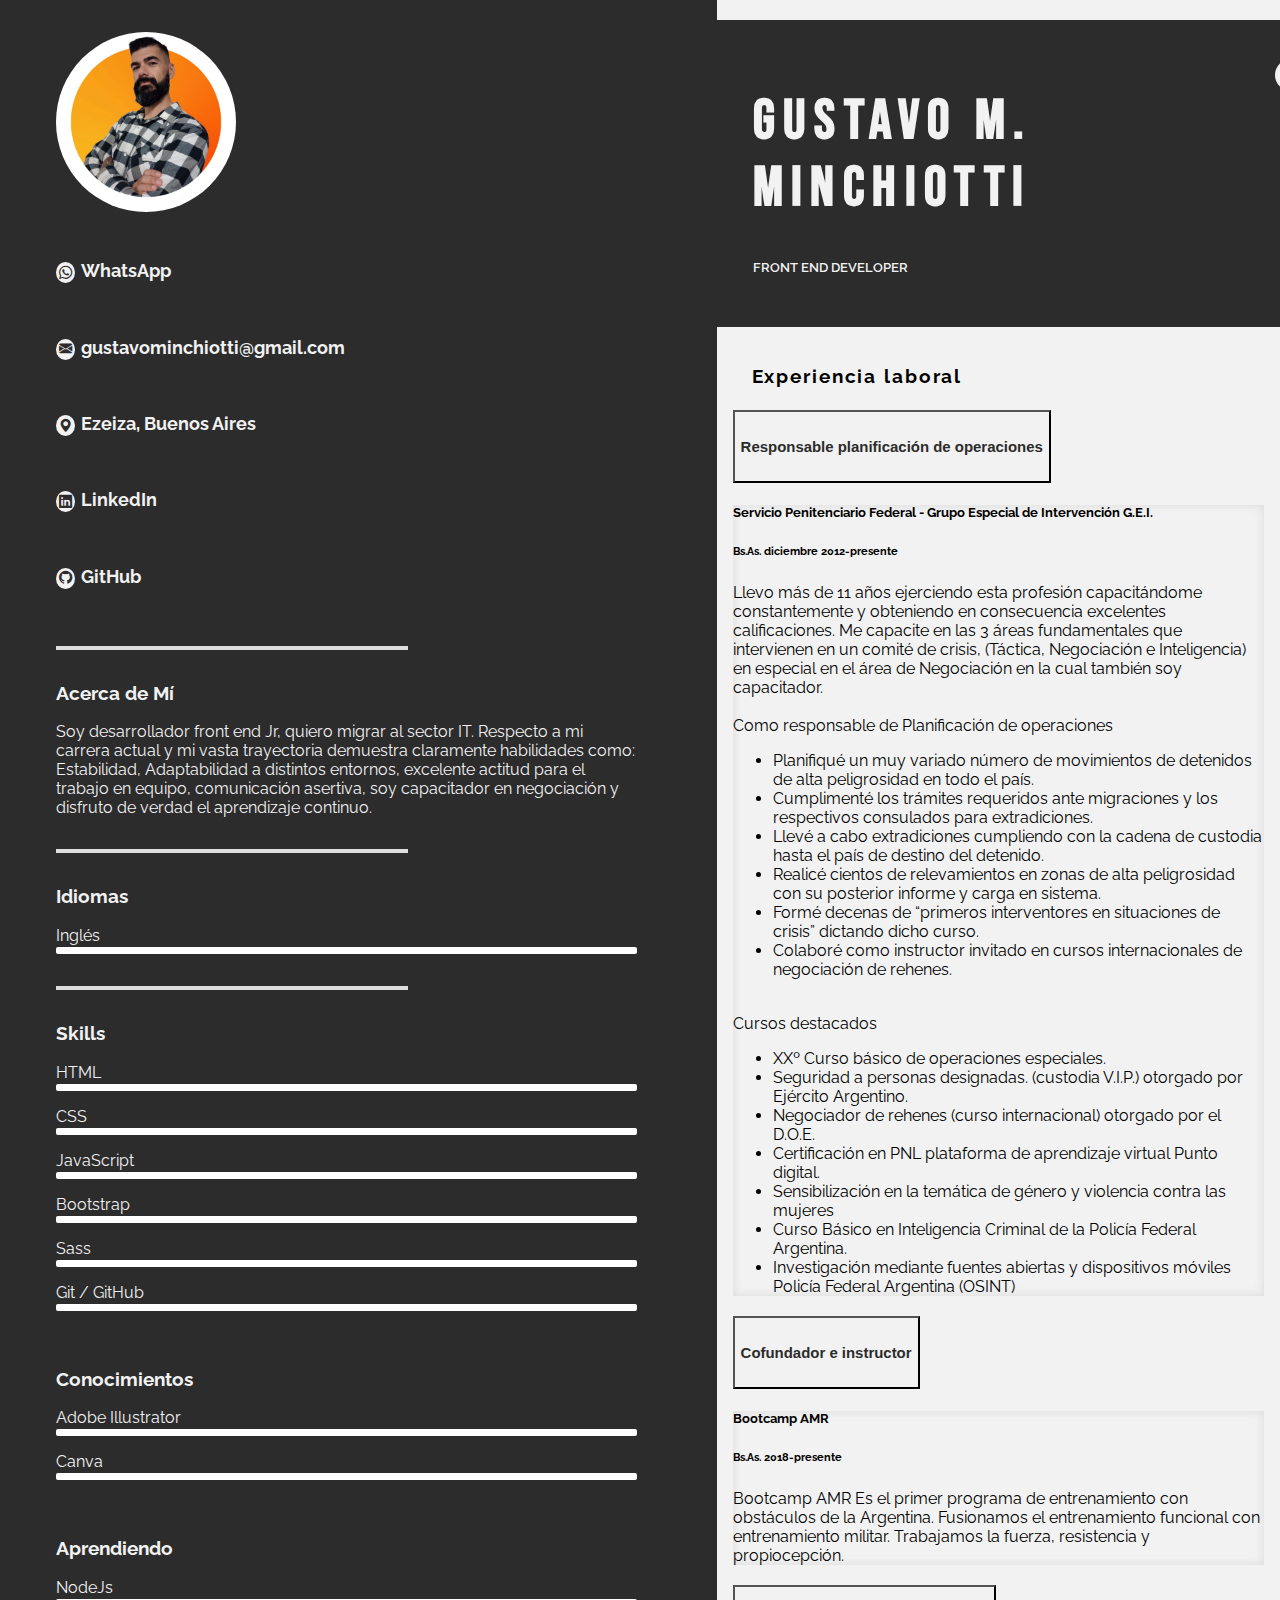
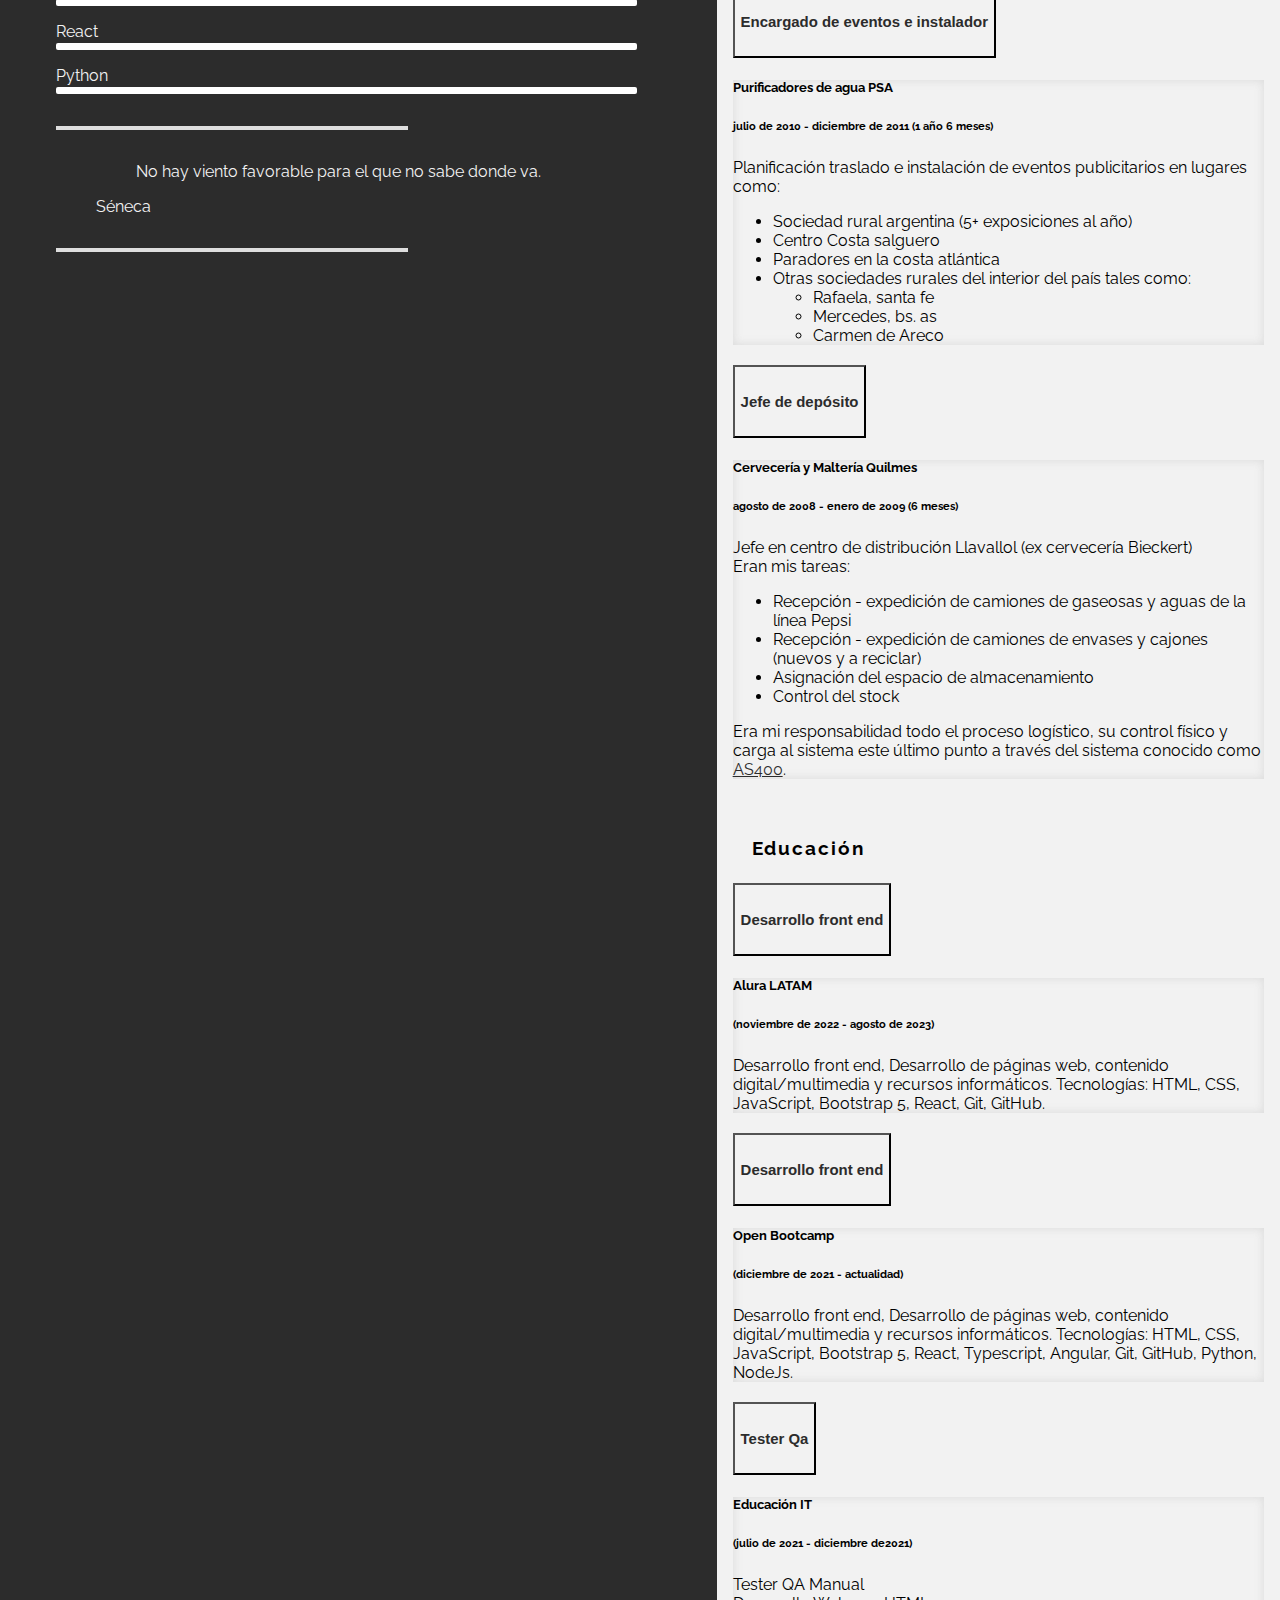
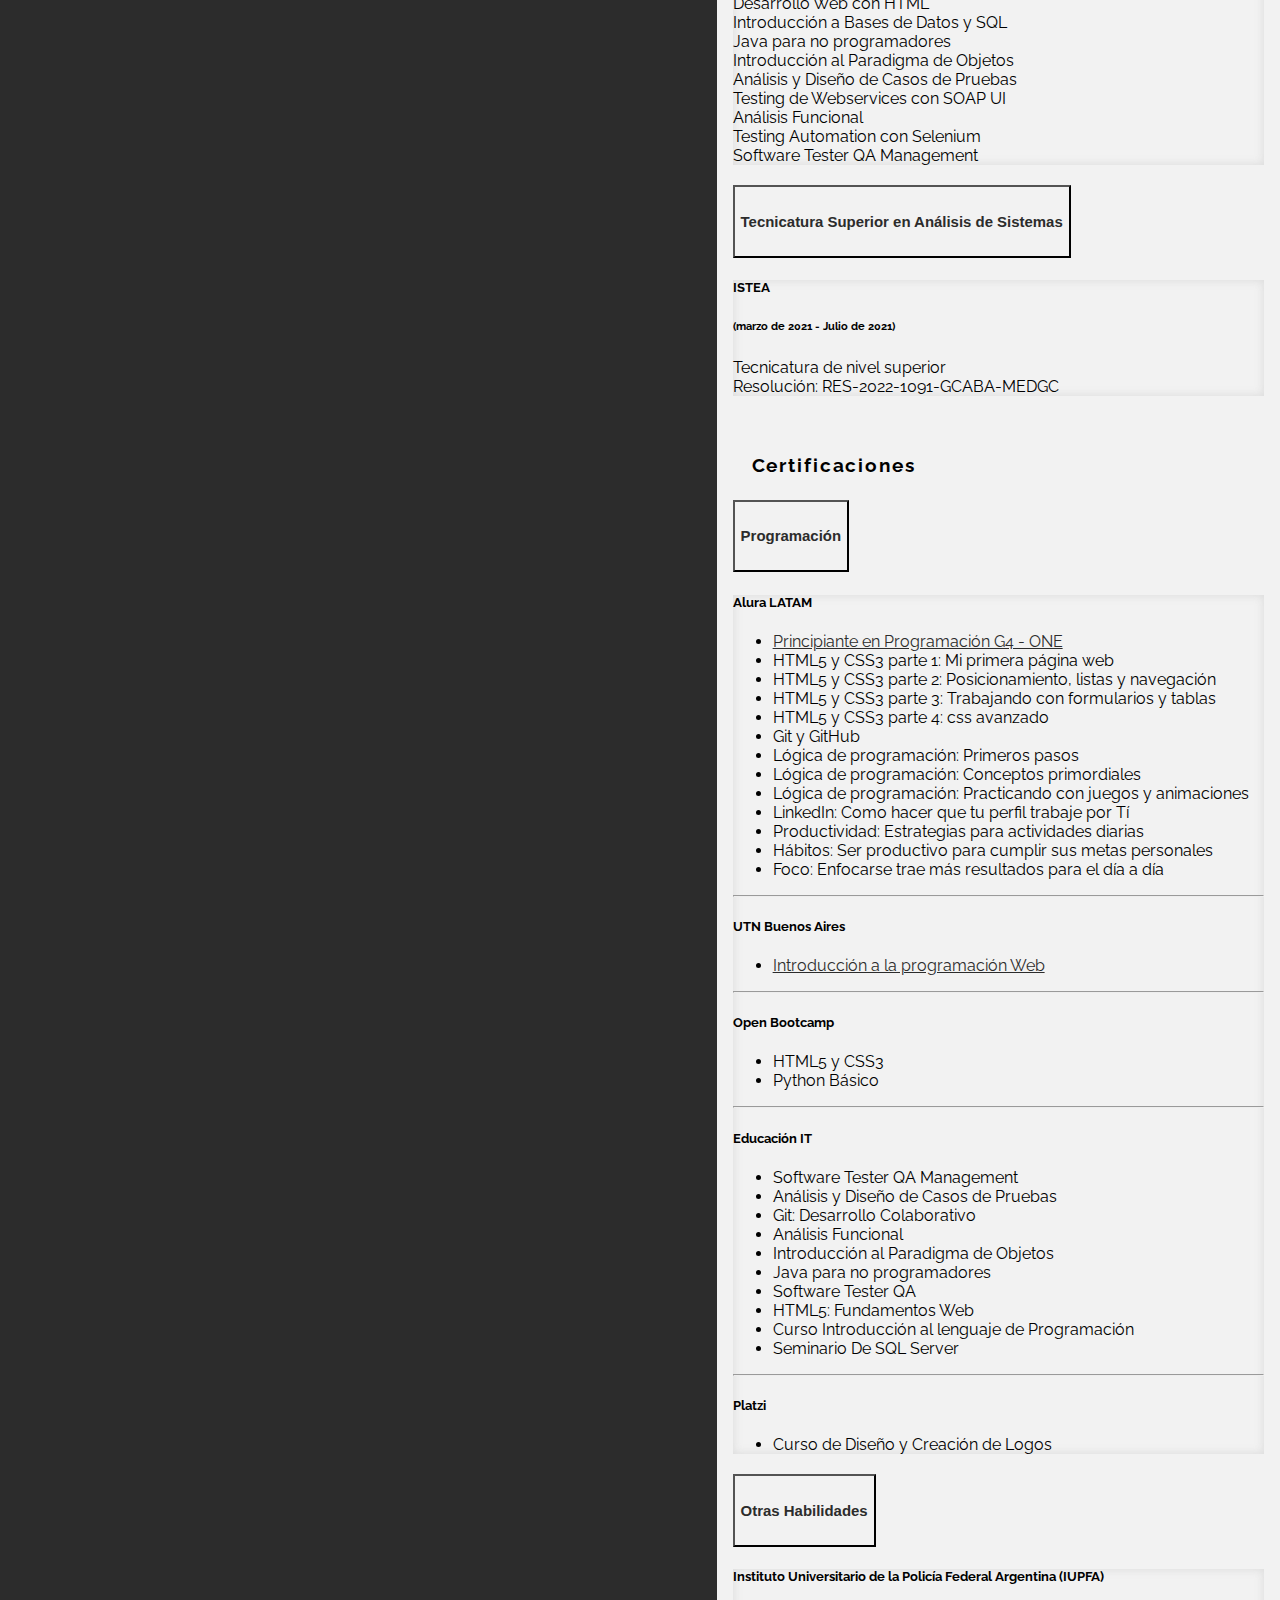
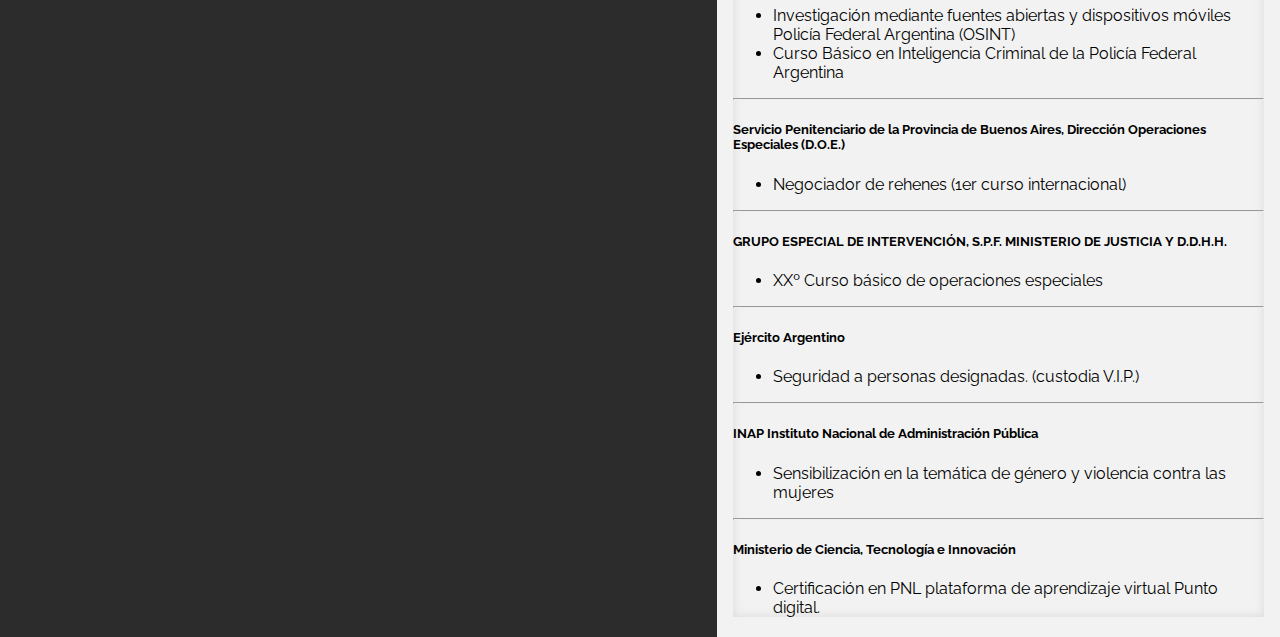
==== commit 0156419c: "Entrega" ====
--- a/index.html
+++ b/index.html
@@ -1,6 +1,5 @@
 <!DOCTYPE html>
-<html lang="es">
-<!--!    sass --watch sass/style.scss css/style.css    -->
+<html lang="es"> <!--!    sass --watch sass/style.scss css/style.css    -->
 
 <head>
     <meta charset="UTF-8">
@@ -8,13 +7,12 @@
     <meta name="viewport" content="width=device-width, initial-scale=1.0">
     <title>Currículum Vitae GMMB</title>
 
-    <link rel="stylesheet" href="./css/style.css"> <!-- PRUEBA para github-->
+    <link rel="stylesheet" href="./css/style.css">
     <link href="https://cdn.jsdelivr.net/npm/bootstrap@5.3.0-alpha1/dist/css/bootstrap.min.css" rel="stylesheet"
         integrity="sha384-GLhlTQ8iRABdZLl6O3oVMWSktQOp6b7In1Zl3/Jr59b6EGGoI1aFkw7cmDA6j6gD" crossorigin="anonymous">
     <link rel="stylesheet" href="https://cdn.jsdelivr.net/npm/bootstrap-icons@1.10.3/font/bootstrap-icons.css">
 
     <link rel="icon" type="image/png" sizes="16x16" href="./img/favicon-32x32.png">
-
 </head>
 
 <body class="container-fluid">
@@ -227,11 +225,6 @@
                     <h5>FRONT END DEVELOPER</h5>
                 </div>
                 <div class="btns">
-                    <!--* ////////////////////////////////// Toggle button //////////////////////////////////////////////////-->
-                    <label class="switch" id="dark">
-                        <input type="checkbox">
-                        <span class="slider"></span>
-                    </label>
 
                     <div class="dropdown" style="float:right;">
                         <button class="dropbtn"><i class="bi bi-palette-fill"></i></button>
@@ -240,6 +233,7 @@
                             <i class="bi bi-circle-fill" id="n2"></i>
                             <i class="bi bi-circle-fill" id="n3"></i>
                             <i class="bi bi-circle-fill" id="n4"></i>
+                            <i class="bi bi-circle-fill" id="n5"></i>
                         </div>
                     </div>
                 </div>
@@ -636,7 +630,7 @@
 
     </div>
 
-    <script src="./js/script.js"></script>
+    <script src="./js/script.js"></script> <!--? sin el punto no lo leía github -->
     <script src="https://cdn.jsdelivr.net/npm/bootstrap@5.3.0-alpha1/dist/js/bootstrap.bundle.min.js"
         integrity="sha384-w76AqPfDkMBDXo30jS1Sgez6pr3x5MlQ1ZAGC+nuZB+EYdgRZgiwxhTBTkF7CXvN"
         crossorigin="anonymous"></script>
--- a/css/style.css
+++ b/css/style.css
@@ -133,52 +133,6 @@
   flex-direction: column;
   align-items: flex-end;
   gap: 10px;
-  /* The switch - the box around the slider */
-  /* Hide default HTML checkbox */
-  /* The slider */
-}
-div.der.container.col-8 header .btns .switch {
-  font-size: 17px;
-  position: relative;
-  display: inline-block;
-  width: 3.5em;
-  height: 2em;
-}
-div.der.container.col-8 header .btns .switch input {
-  opacity: 0;
-  width: 0;
-  height: 0;
-}
-div.der.container.col-8 header .btns .slider {
-  --background: #161616;
-  position: absolute;
-  cursor: pointer;
-  top: 0;
-  left: 0;
-  right: 0;
-  bottom: 0;
-  background-color: var(--background);
-  transition: 0.5s;
-  border-radius: 30px;
-}
-div.der.container.col-8 header .btns .slider:before {
-  position: absolute;
-  content: "";
-  height: 1.4em;
-  width: 1.4em;
-  border-radius: 50%;
-  left: 10%;
-  bottom: 15%;
-  box-shadow: inset 8px -4px 0px 0px #f8f5c7;
-  background: var(--background);
-  transition: 0.5s;
-}
-div.der.container.col-8 header .btns input:checked + .slider {
-  background-color: #ababac;
-}
-div.der.container.col-8 header .btns input:checked + .slider:before {
-  transform: translateX(100%);
-  box-shadow: inset 15px -4px 0px 15px #f8f5c7;
 }
 div.der.container.col-8 header .btns .dropbtn {
   border-radius: 50%;
@@ -244,6 +198,10 @@
   background-color: #ffffff;
   color: #ffd085;
 }
+div.der.container.col-8 header .btns #n5 {
+  background-color: #ffffff;
+  color: #2c2c2c;
+}
 div.der.container.col-8 header .btns .dropdown-content i:hover {
   transform: scale(1.2);
 }
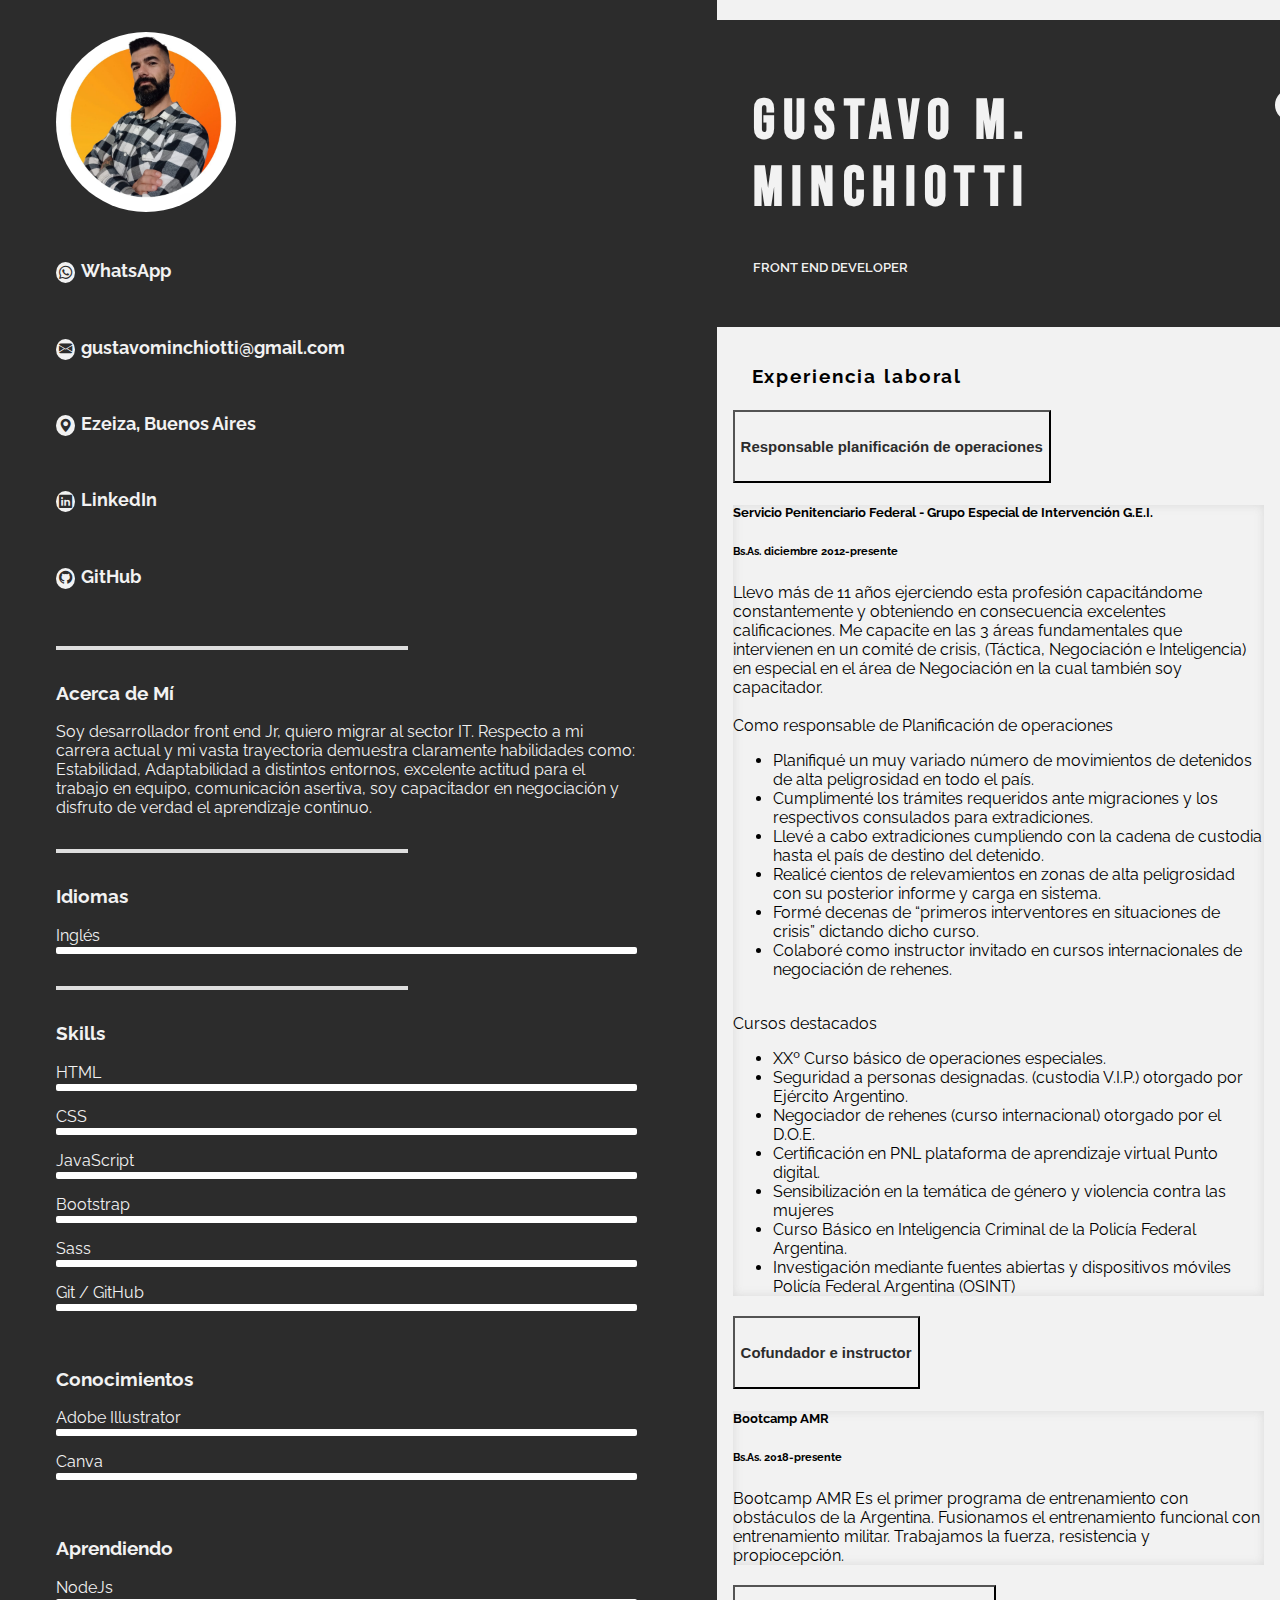
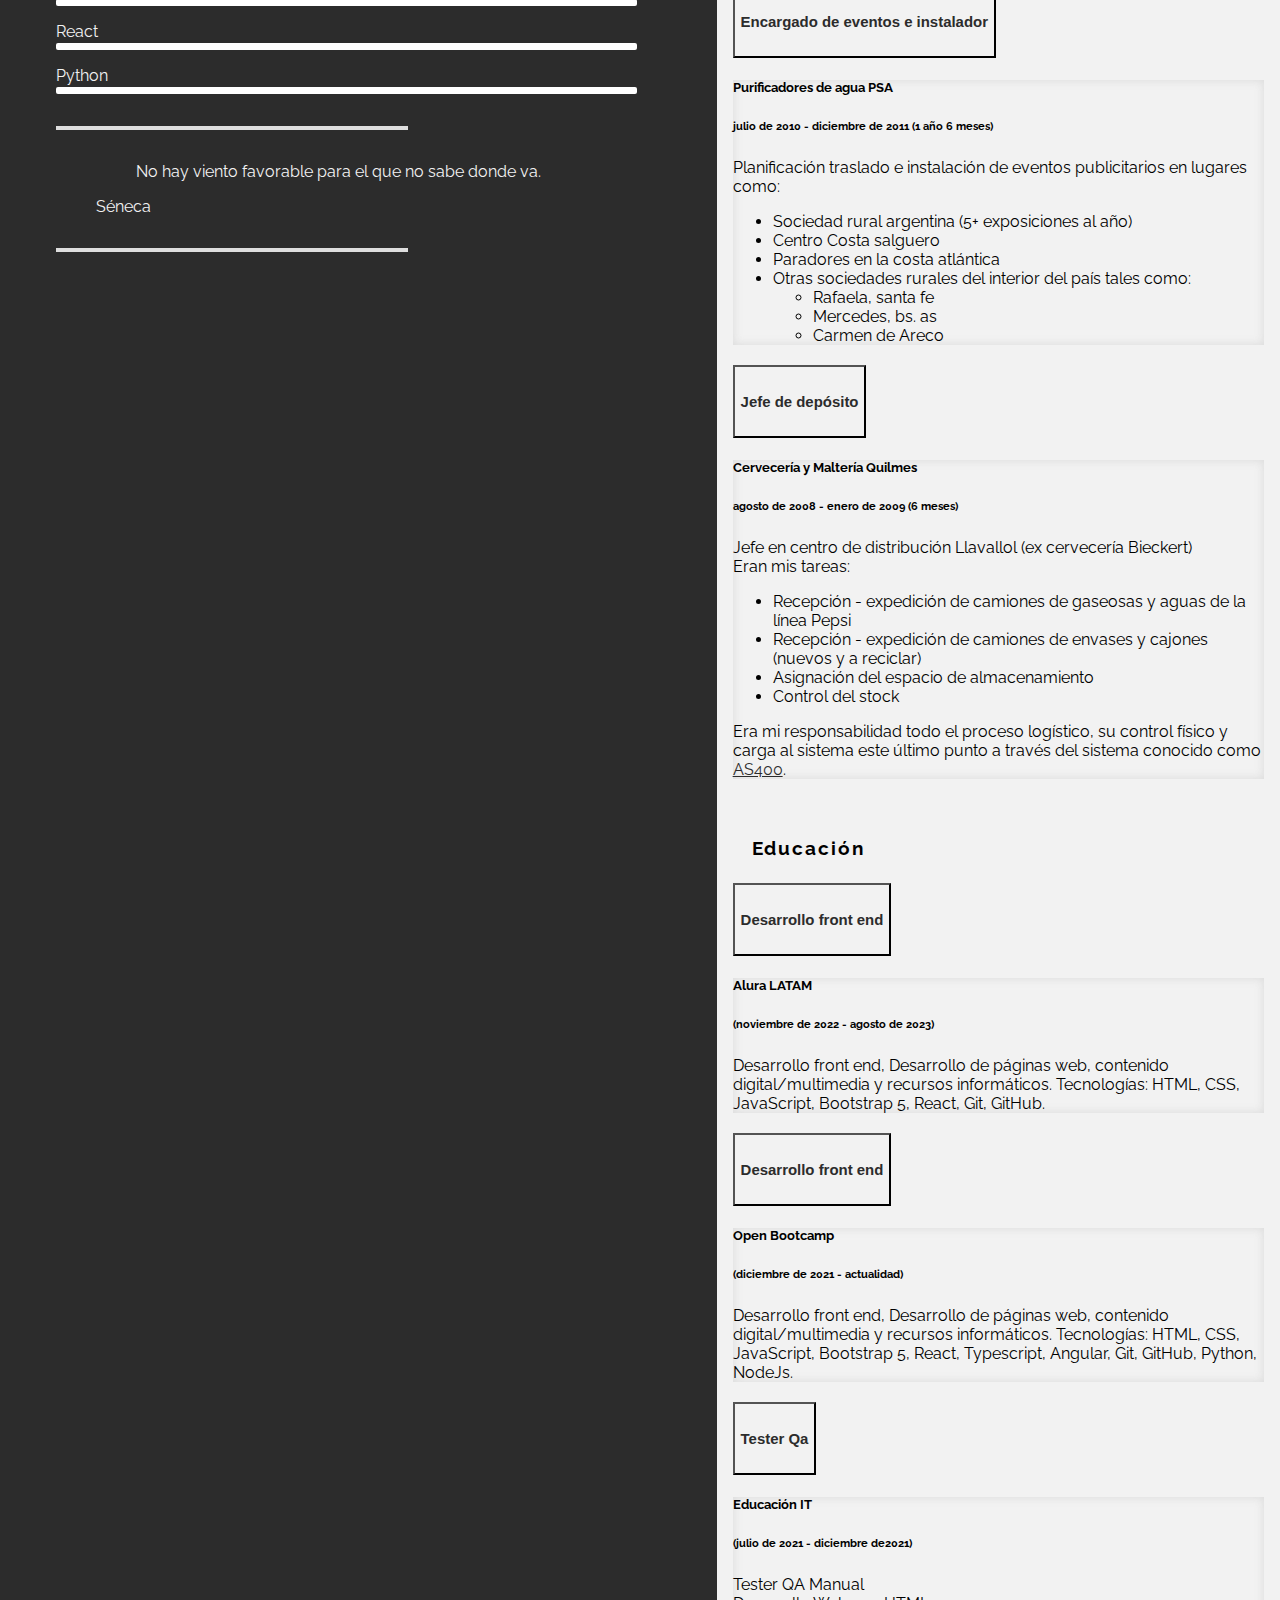
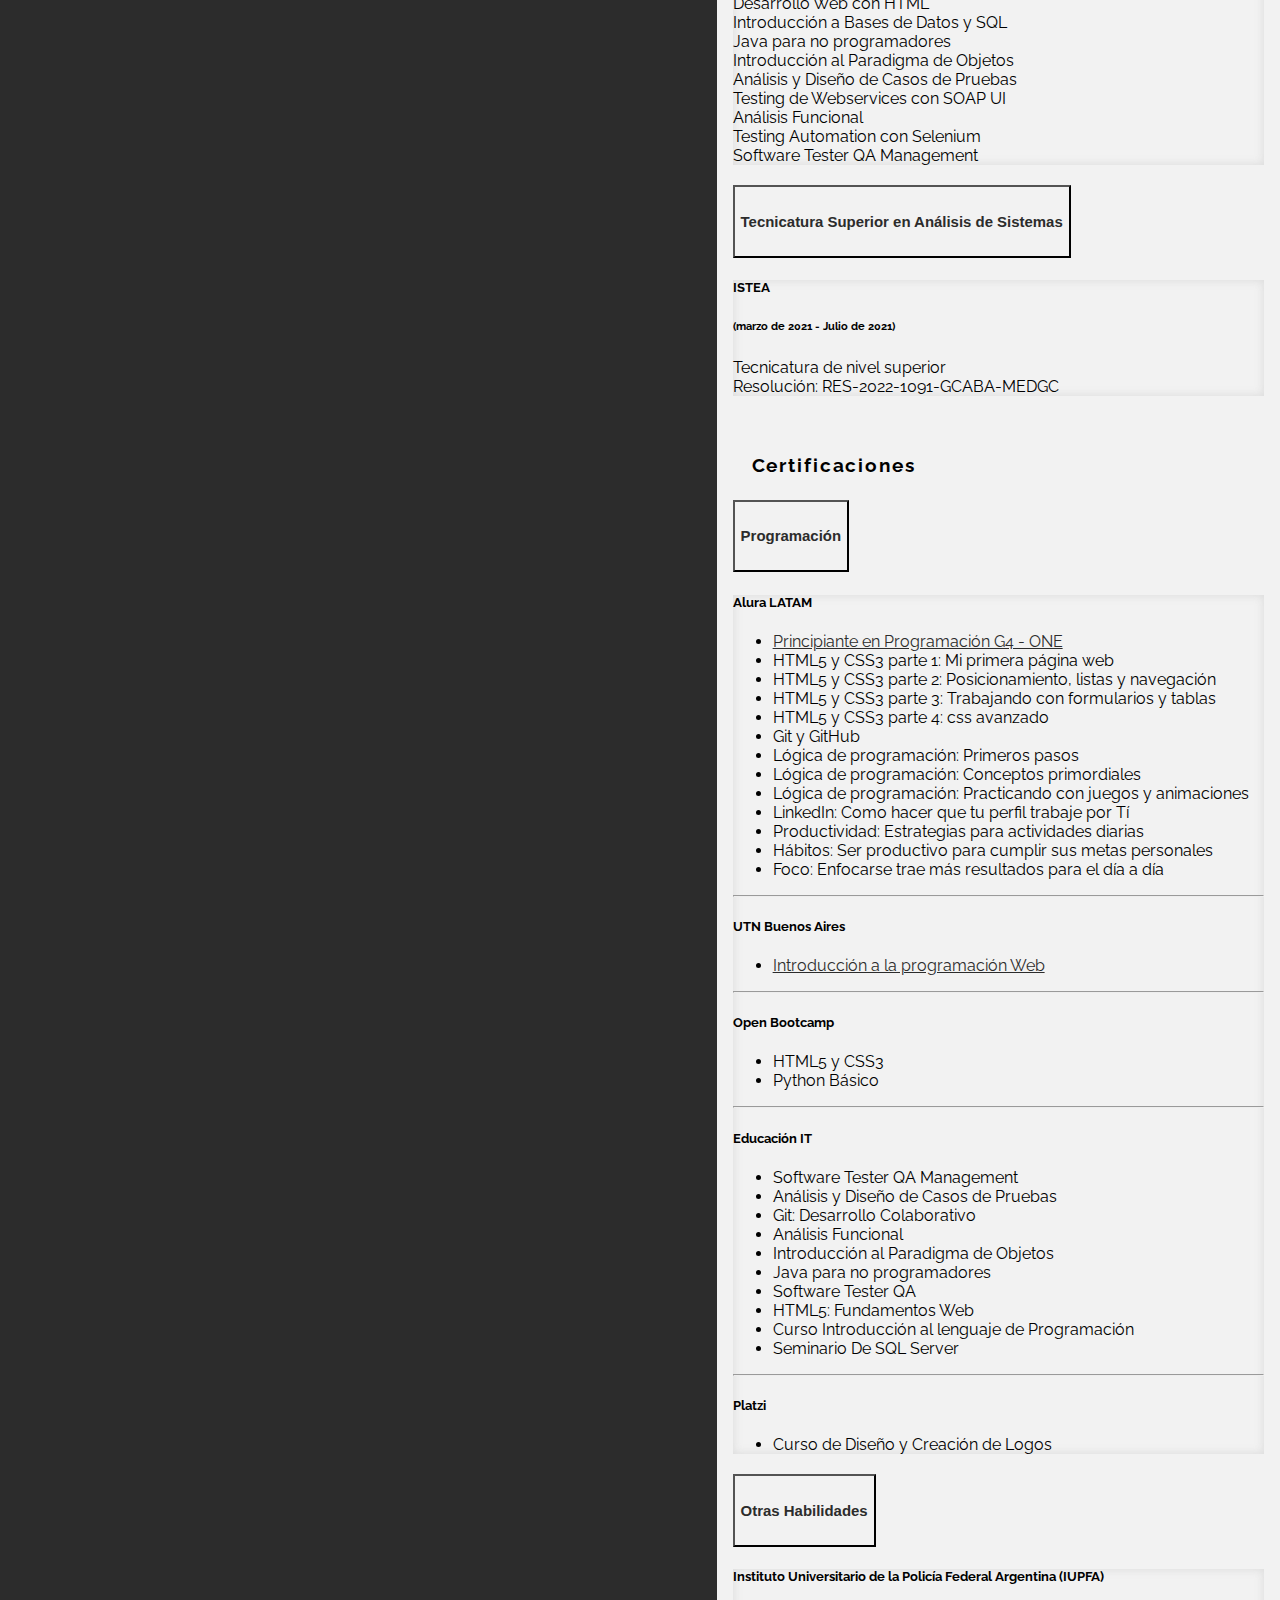
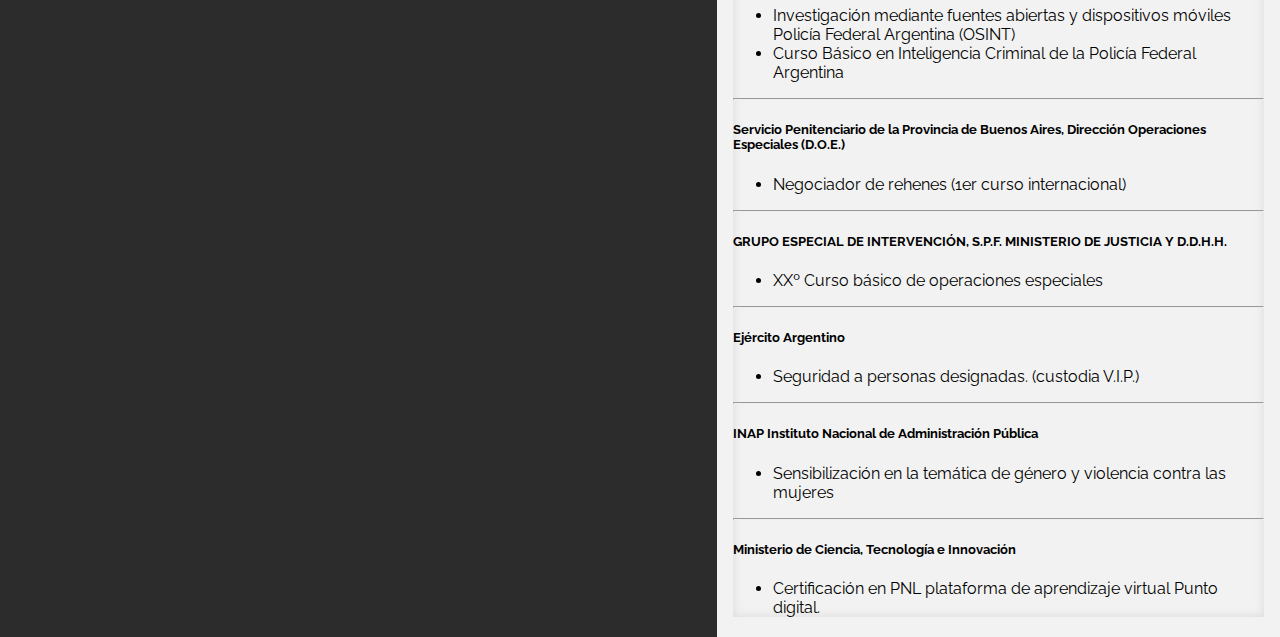
==== commit 7372ecec: "Dark-light theme agregado" ====
--- a/index.html
+++ b/index.html
@@ -226,6 +226,11 @@
                 </div>
                 <div class="btns">
 
+                    <label class="switch" >
+                        <input type="checkbox">
+                        <span class="slider" onclick="toggleTheme()"></span>
+                    </label>
+
                     <div class="dropdown" style="float:right;">
                         <button class="dropbtn"><i class="bi bi-palette-fill"></i></button>
                         <div class="dropdown-content">
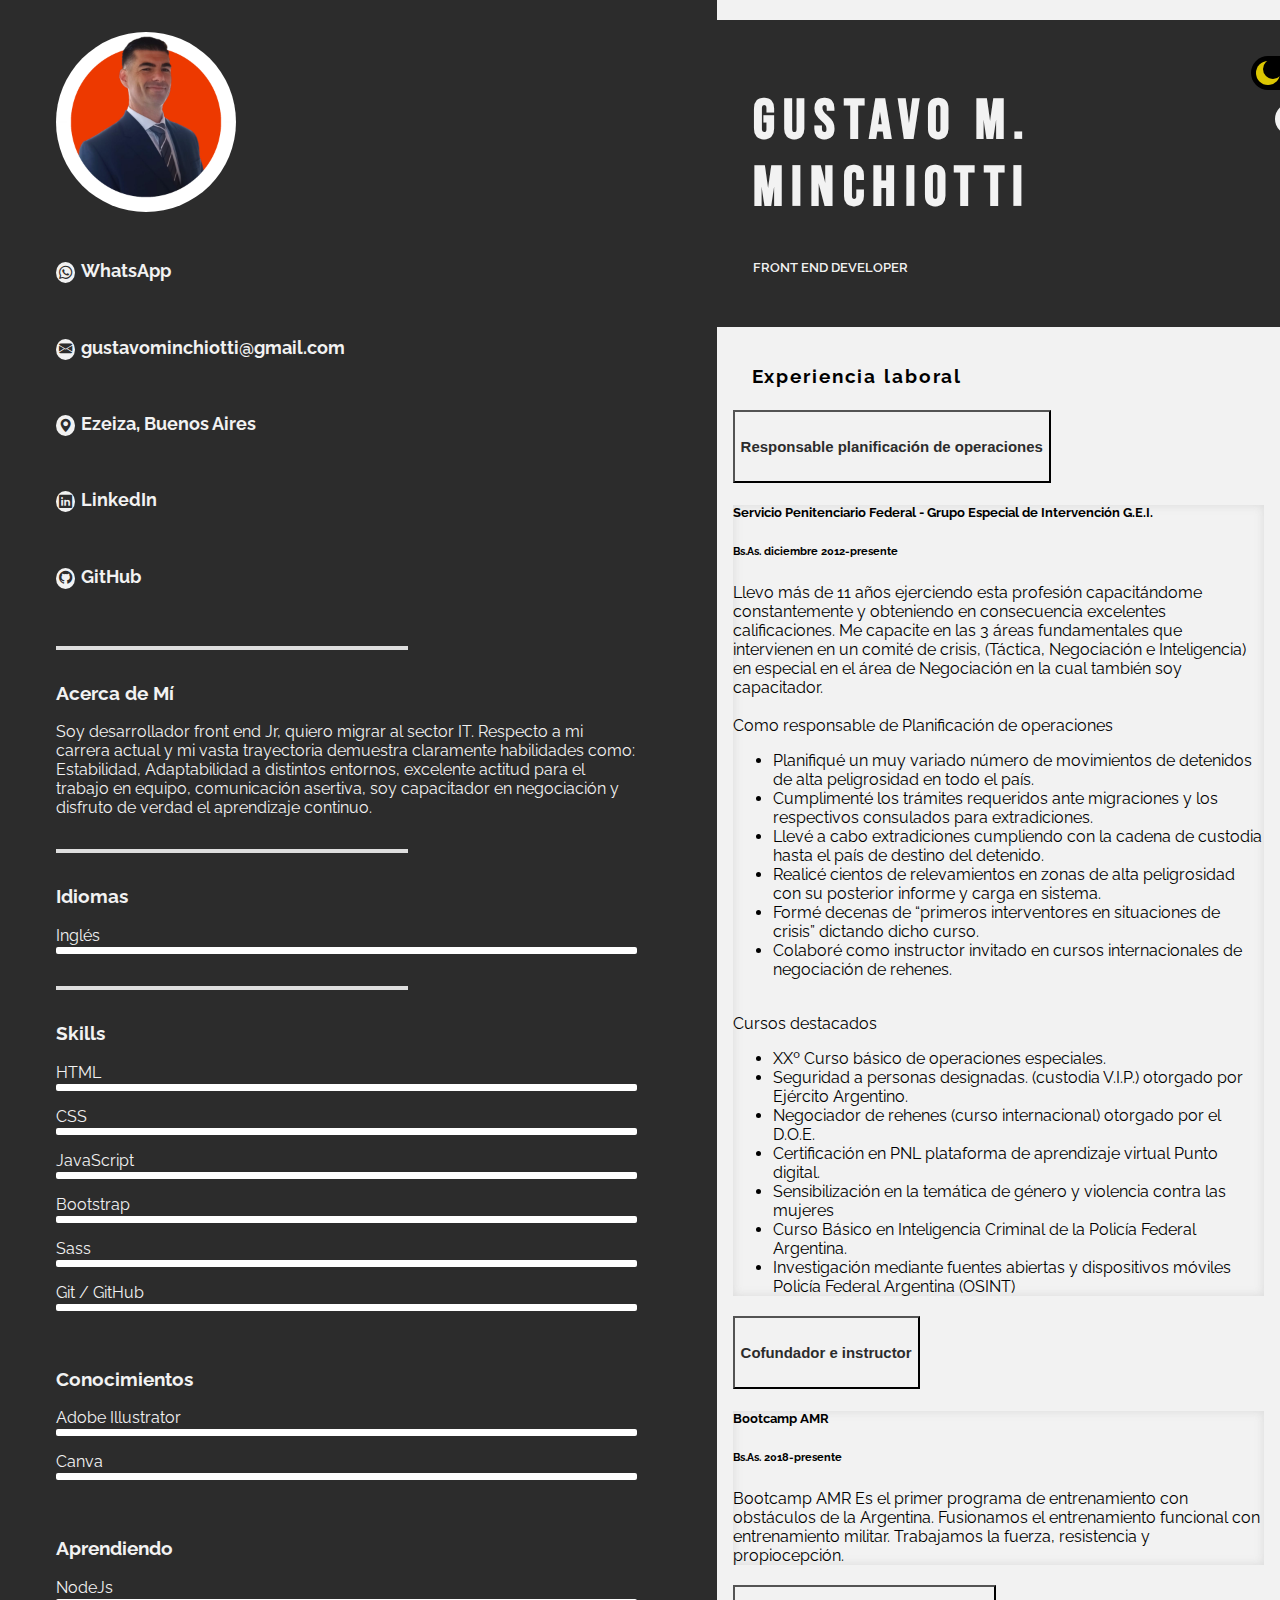
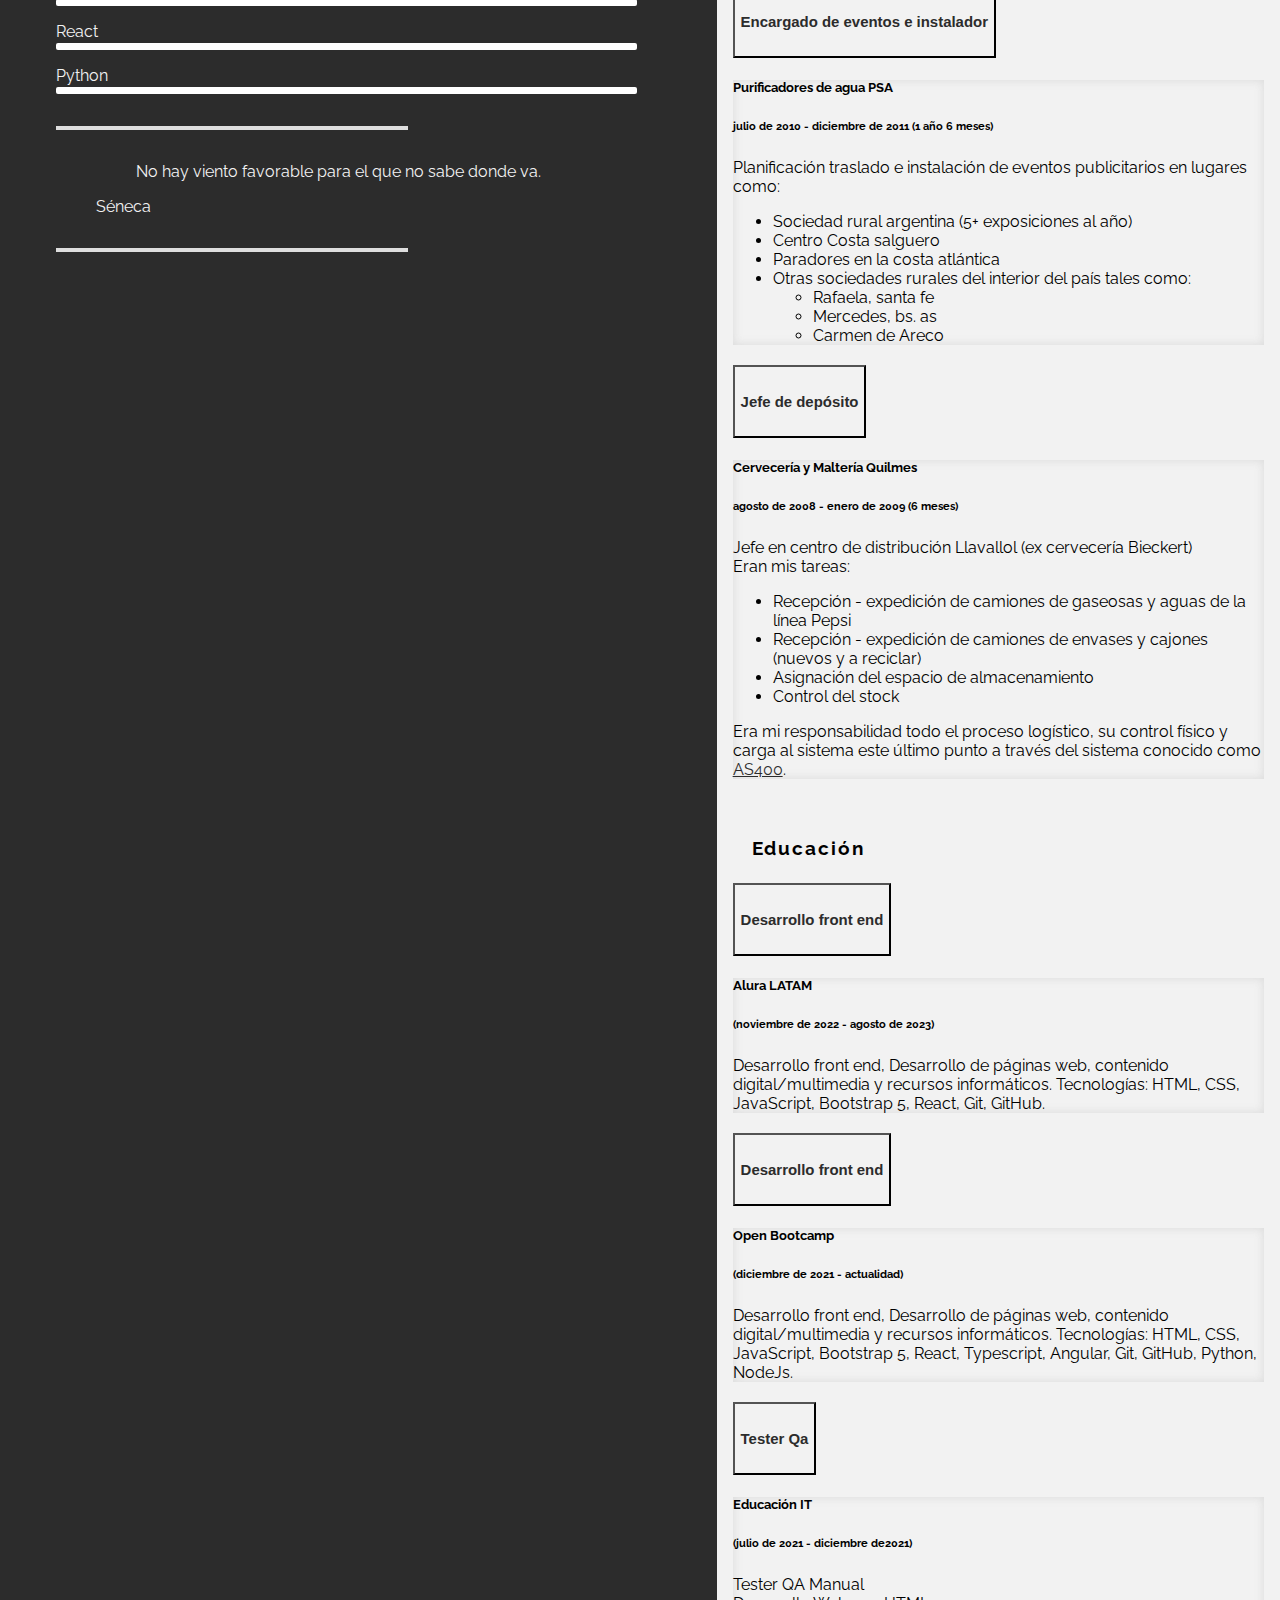
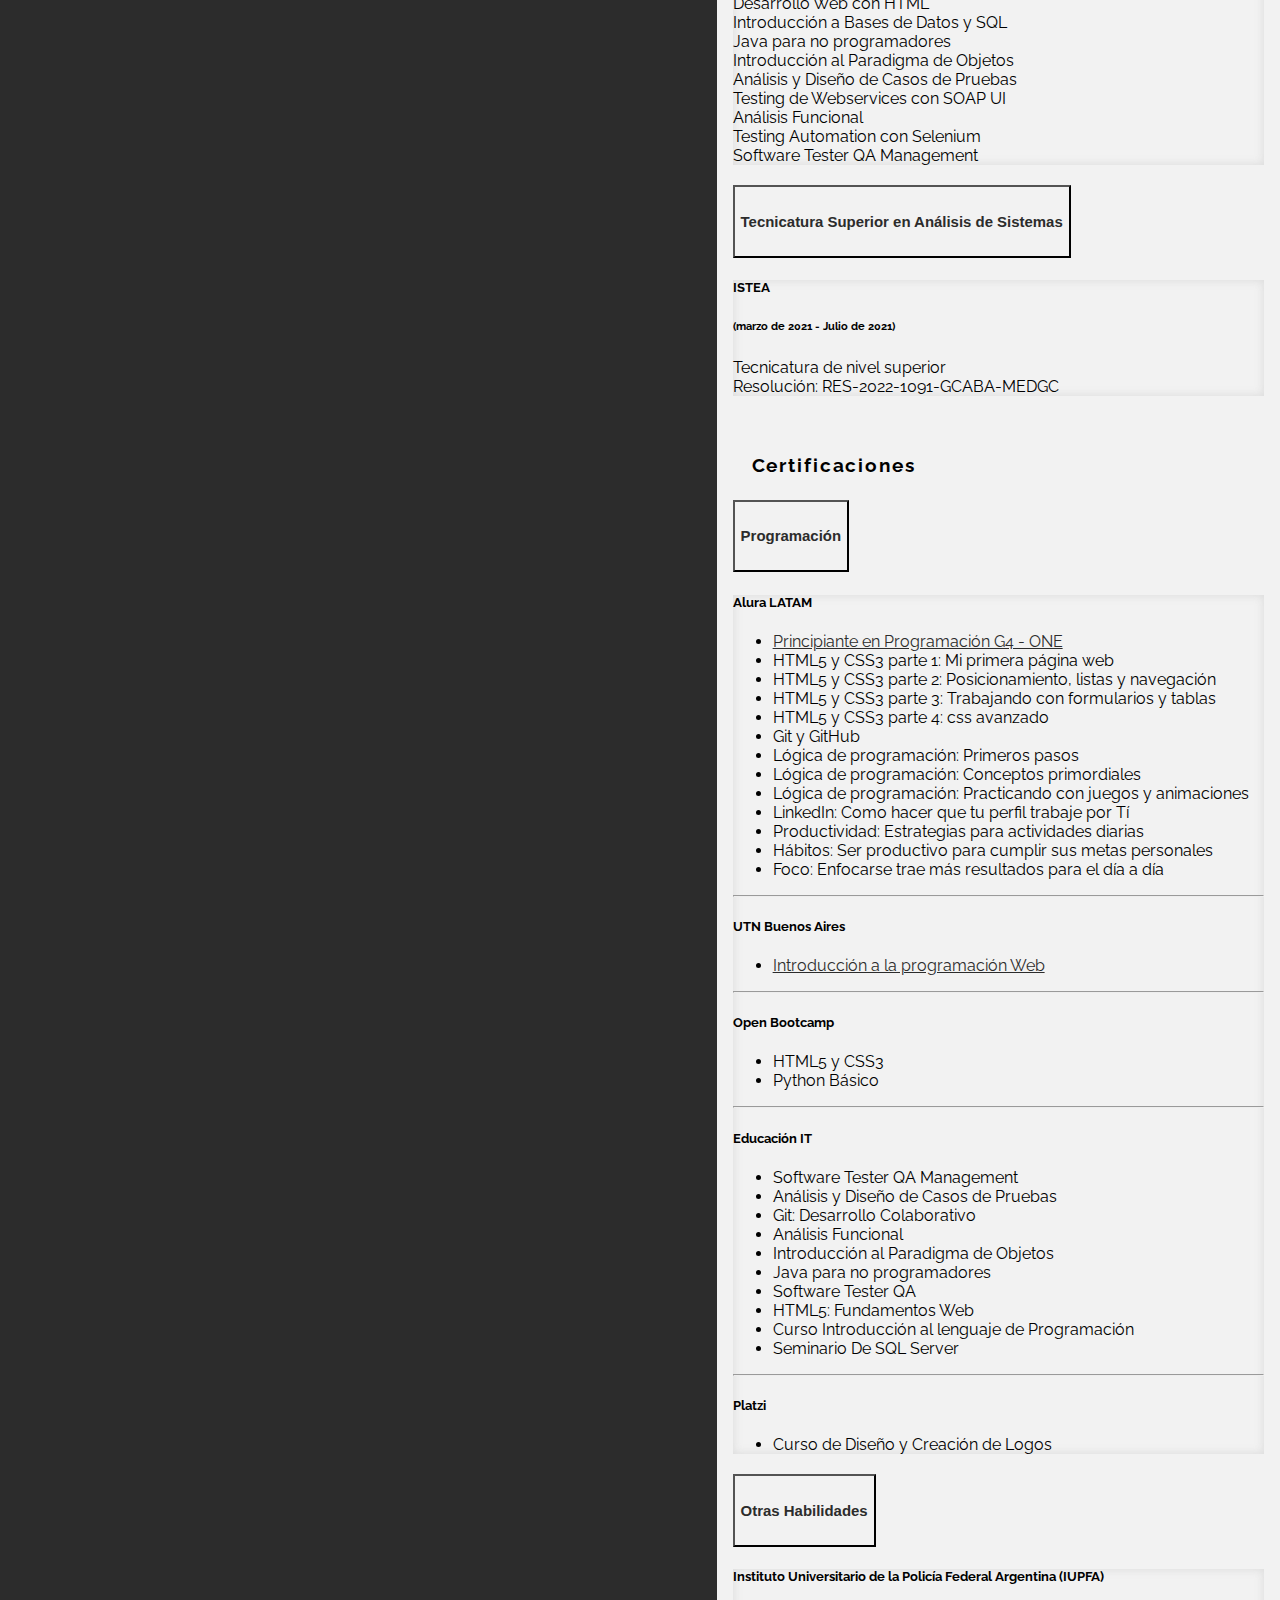
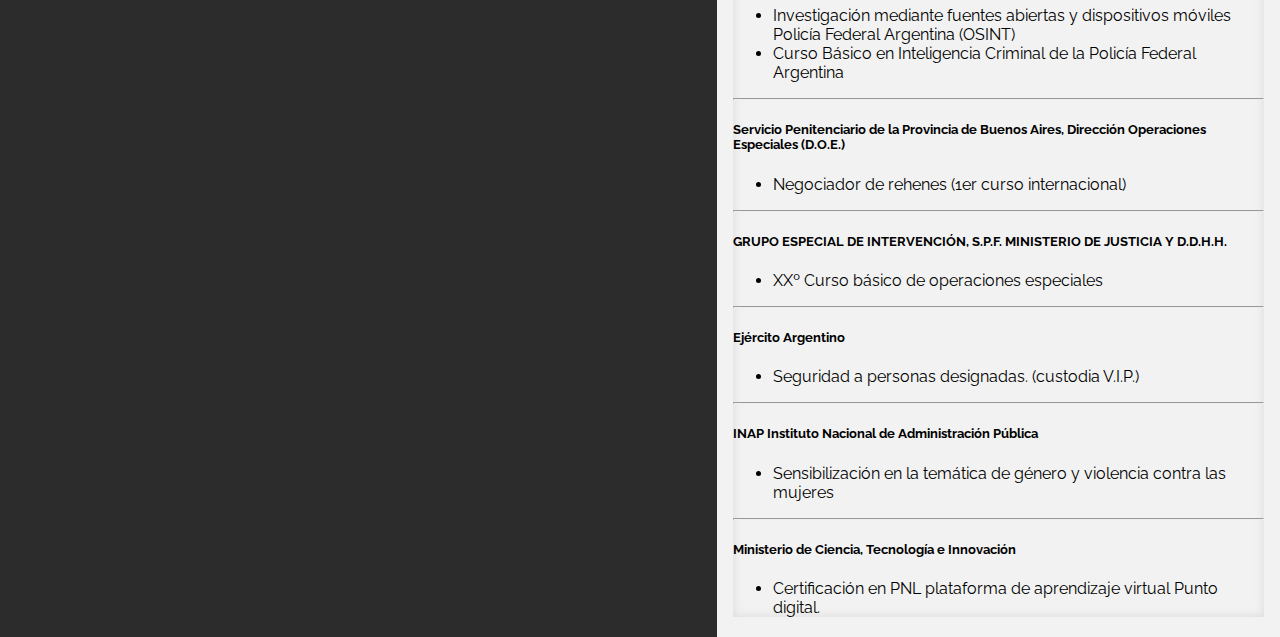
==== commit 7b70dcdc: "actualizo foto de perfil" ====
--- a/index.html
+++ b/index.html
@@ -12,7 +12,7 @@
         integrity="sha384-GLhlTQ8iRABdZLl6O3oVMWSktQOp6b7In1Zl3/Jr59b6EGGoI1aFkw7cmDA6j6gD" crossorigin="anonymous">
     <link rel="stylesheet" href="https://cdn.jsdelivr.net/npm/bootstrap-icons@1.10.3/font/bootstrap-icons.css">
 
-    <link rel="icon" type="image/png" sizes="16x16" href="./img/favicon-32x32.png">
+    <link rel="icon" type="image/png" sizes="16x16" href="./img/favicon.png">
 </head>
 
 <body class="container-fluid">
@@ -23,7 +23,7 @@
             <nav class="navbar ">
                 <div class="container">
                     <a class="navbar-brand" href="#">
-                        <img src="./img/Perfil 08-2022.jpg" alt="imagen Gustavo">
+                        <img src="./img/perfil.png" alt="imagen Gustavo">
                         <!--! agregue un punto a la ruta para que lo tome github-->
                     </a>
                 </div>
--- a/css/style.css
+++ b/css/style.css
@@ -32,6 +32,7 @@
   border-radius: 50%;
   width: 100%;
   max-width: 180px;
+  min-width: 100px;
   transition-duration: 1.2s;
 }
 div.izq.container.col-4 a.navbar-brand img:hover {
@@ -253,4 +254,125 @@
   text-shadow: 0px 0px 7px rgba(0, 0, 0, 0.75);
 }
 
+/* The switch - the box around the slider */
+.switch {
+  font-size: 17px;
+  position: relative;
+  display: inline-block;
+  width: 3.5em;
+  height: 2em;
+}
+
+/* Hide default HTML checkbox */
+.switch input {
+  opacity: 0;
+  width: 0;
+  height: 0;
+}
+
+/* The slider */
+.slider {
+  position: absolute;
+  cursor: pointer;
+  top: 0;
+  left: 0;
+  right: 0;
+  bottom: 0;
+  background-color: rgb(0, 0, 0);
+  transition: 0.4s;
+  border-radius: 30px;
+}
+
+.slider:before {
+  position: absolute;
+  content: "";
+  height: 1.4em;
+  width: 1.4em;
+  border-radius: 20px;
+  left: 0.3em;
+  bottom: 0.3em;
+  background-color: rgb(219, 198, 2);
+  transition: 0.4s;
+}
+
+input:checked + .slider {
+  background-color: #000000;
+}
+
+input:focus + .slider {
+  box-shadow: 0 0 1px #000000;
+}
+
+input:checked + .slider:before {
+  transform: translateX(1.5em);
+}
+
+.slider::after {
+  width: 20px;
+  height: 20px;
+  left: 20%;
+  top: 10%;
+  border-radius: 50%;
+  position: absolute;
+  content: "";
+  background-color: rgb(0, 0, 0);
+  transition: ease 0.4s;
+}
+
+input:checked + .slider::after {
+  left: 80%;
+  width: 0px;
+  height: 0px;
+}
+
+@media only screen and (max-width: 476px) {
+  .dosColumnas {
+    display: flex;
+    flex-direction: column;
+    padding-right: 0%;
+    padding-left: 0%;
+    background-color: rgb(48, 48, 48);
+  }
+  #colorOscuro {
+    margin: 0.5rem;
+    border: 1px solid red;
+    padding: 0.5rem;
+    min-width: 92.5%;
+  }
+  #colorClaro {
+    margin: 0.5rem;
+    border: 1px solid red;
+    padding: 0.5rem;
+    min-width: 92.5%;
+  }
+  #colorHeader {
+    margin: 0rem;
+    border: 1px solid red;
+    padding: 0.1rem;
+    min-width: 92.5%;
+  }
+  #colorHeader div.nombre {
+    border: 1px solid rgb(21, 255, 0);
+    margin: 0%;
+  }
+  #colorHeader div.nombre h1 {
+    margin: auto;
+    padding: 0.25rem;
+    font-size: xx-large;
+  }
+  #colorHeader div.nombre h5 {
+    margin: auto;
+    padding: 0.25rem;
+    font-size: large;
+  }
+  #colorHeader div.btns {
+    display: none;
+  }
+  div.accordion {
+    padding: 0.5px;
+    padding-left: 0%;
+    border: 1px solid rgb(4, 0, 255);
+  }
+}
+
 /*# sourceMappingURL=style.css.map */
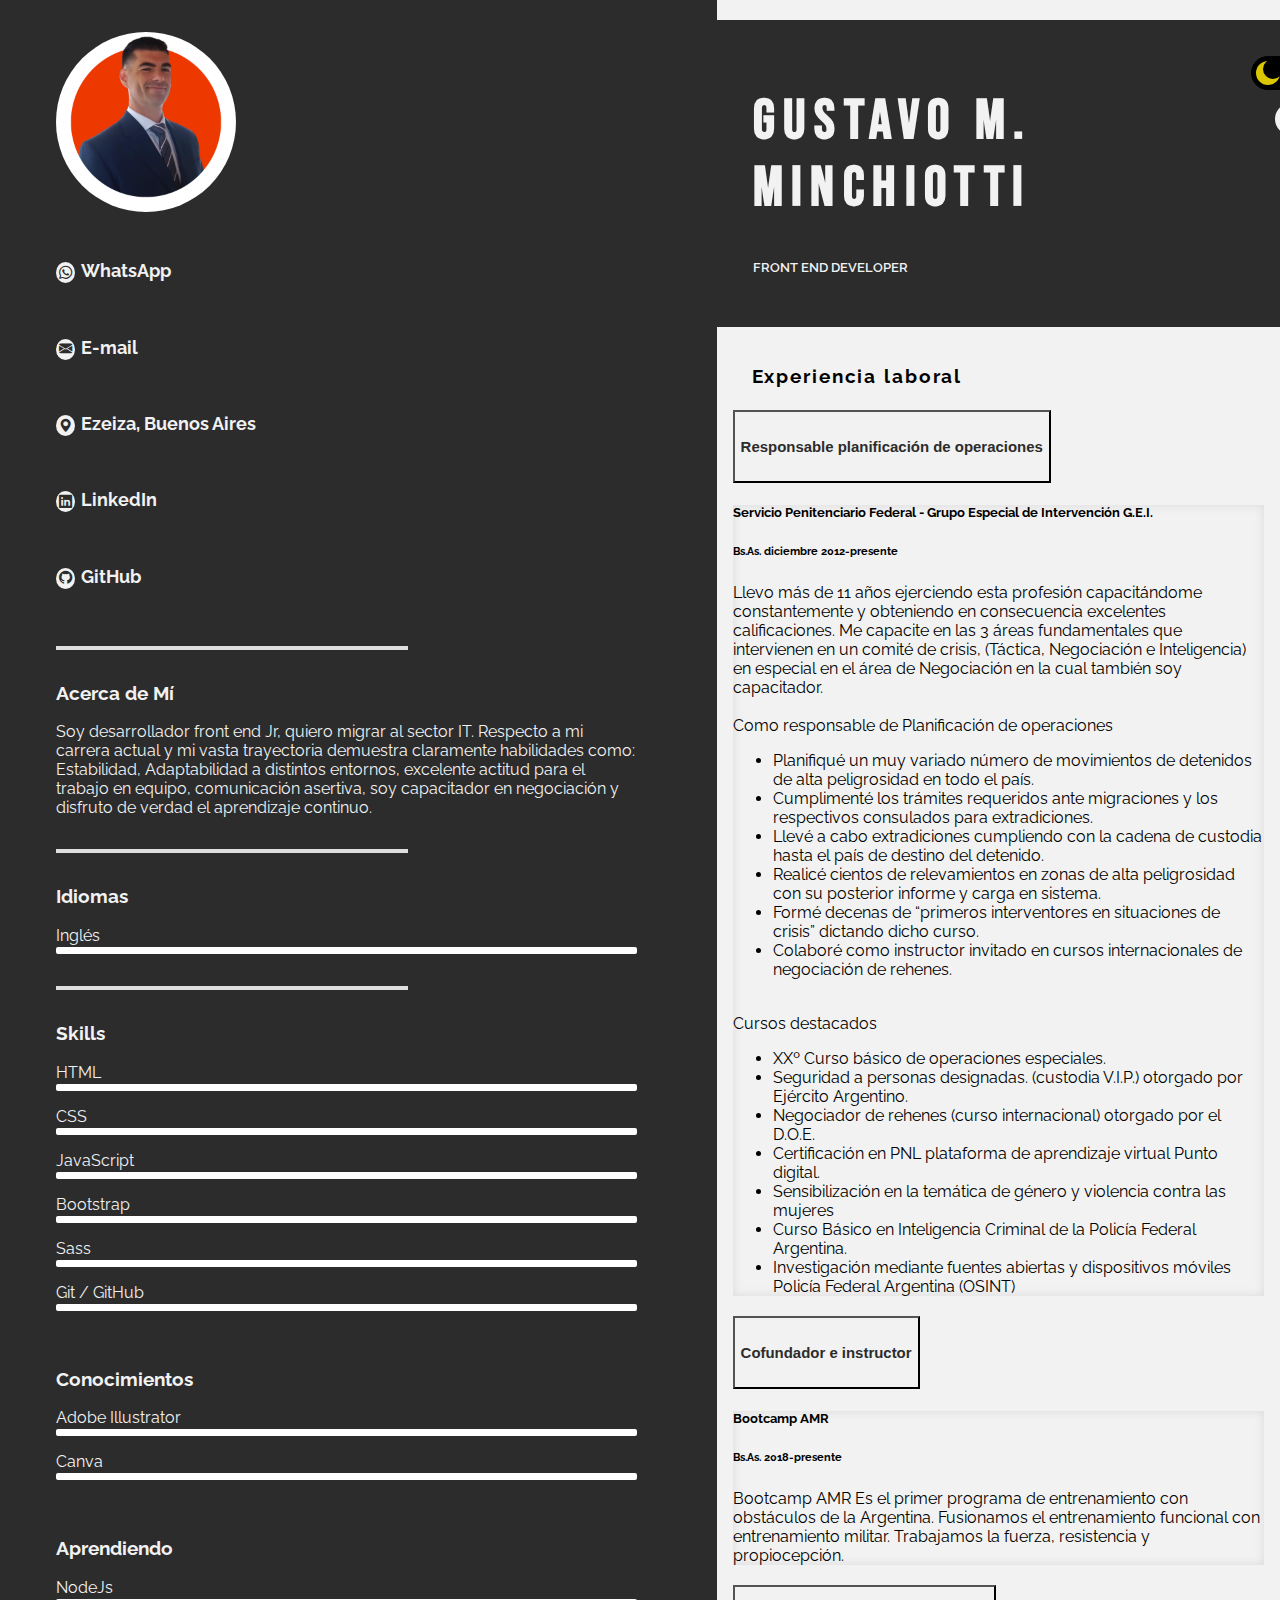
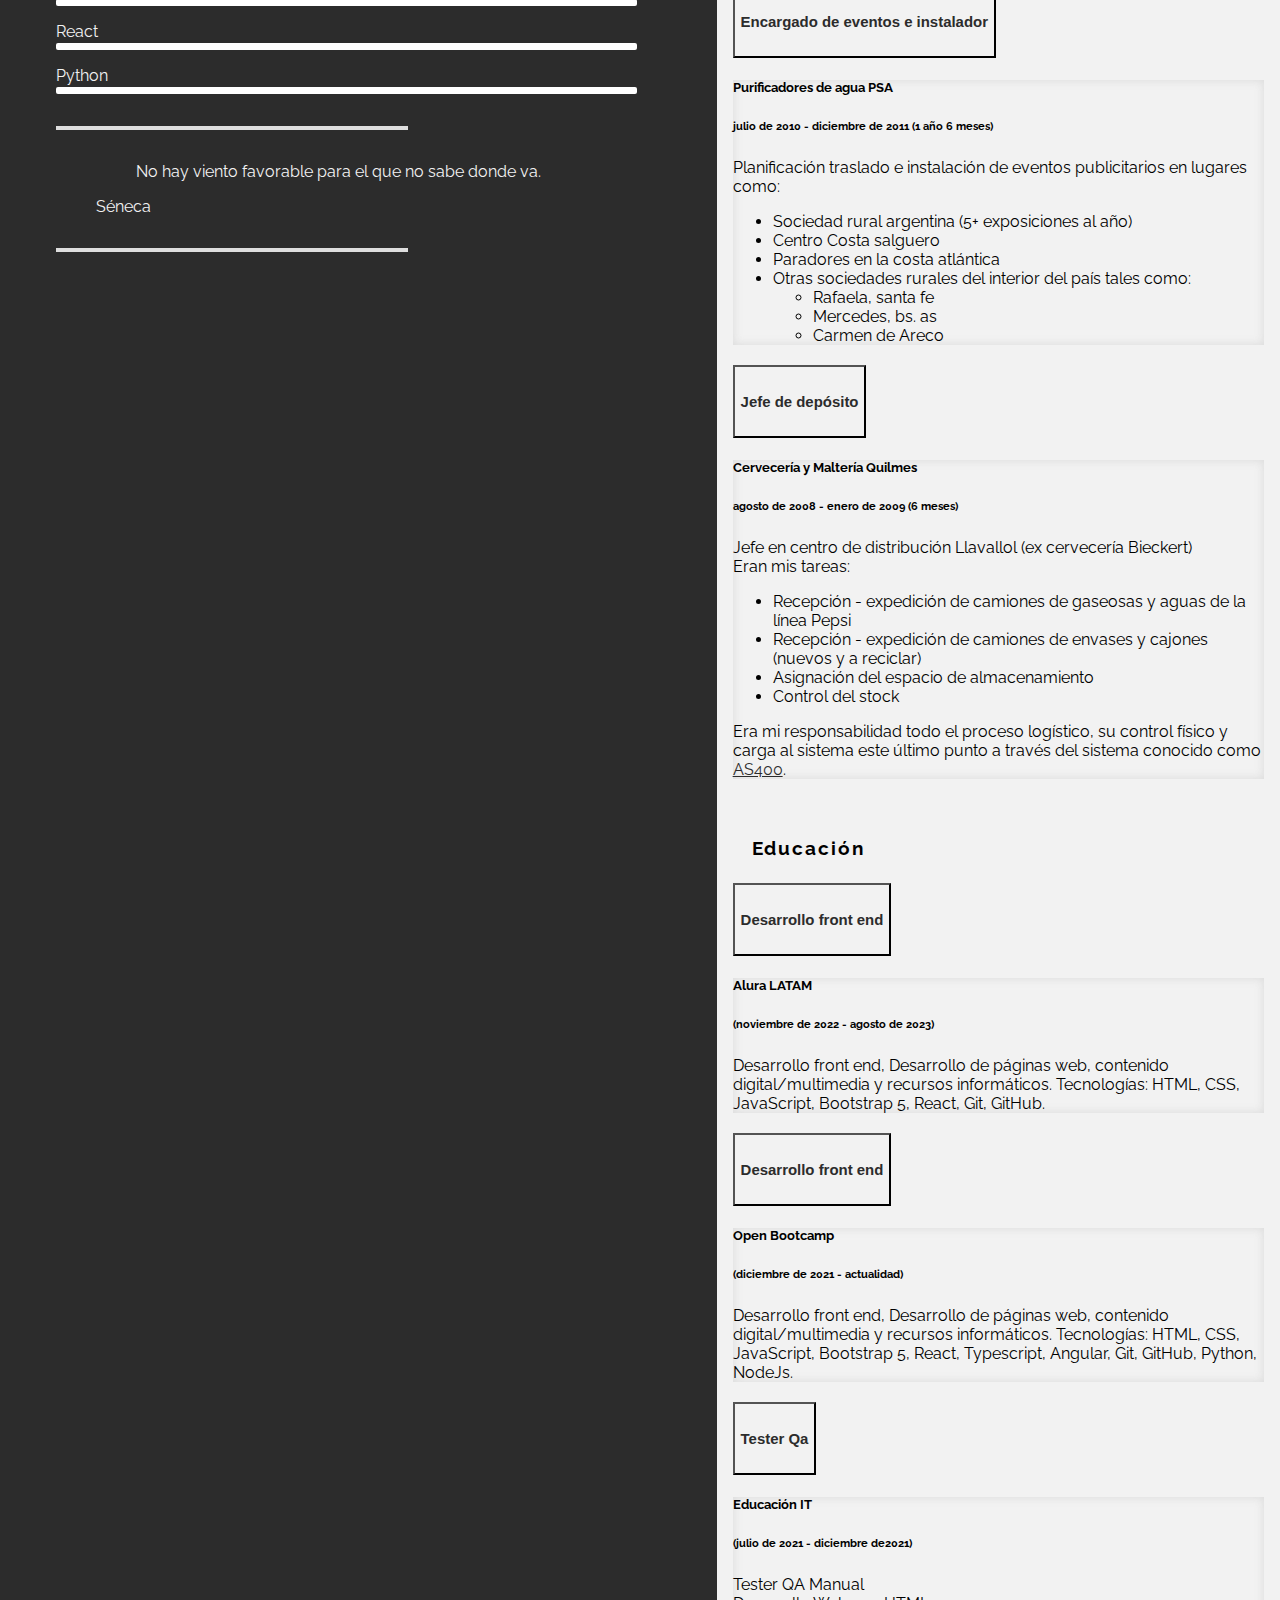
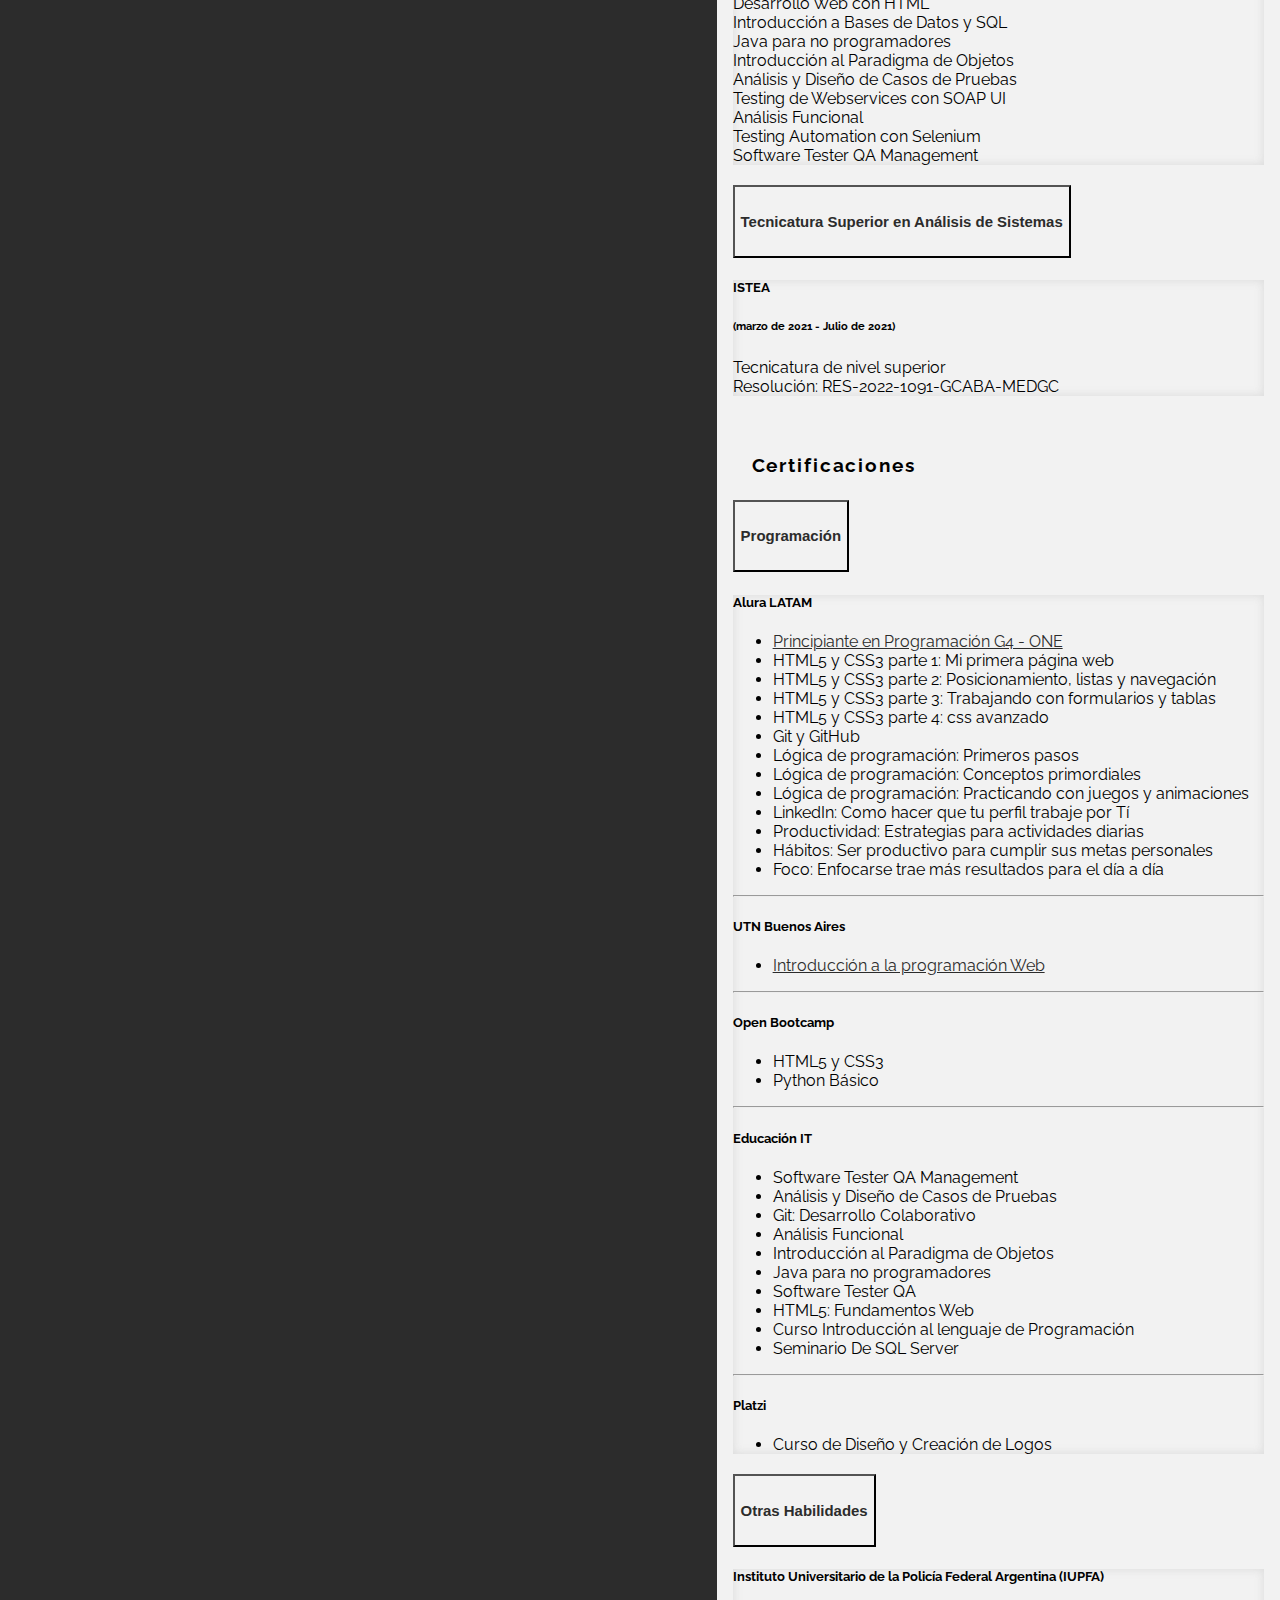
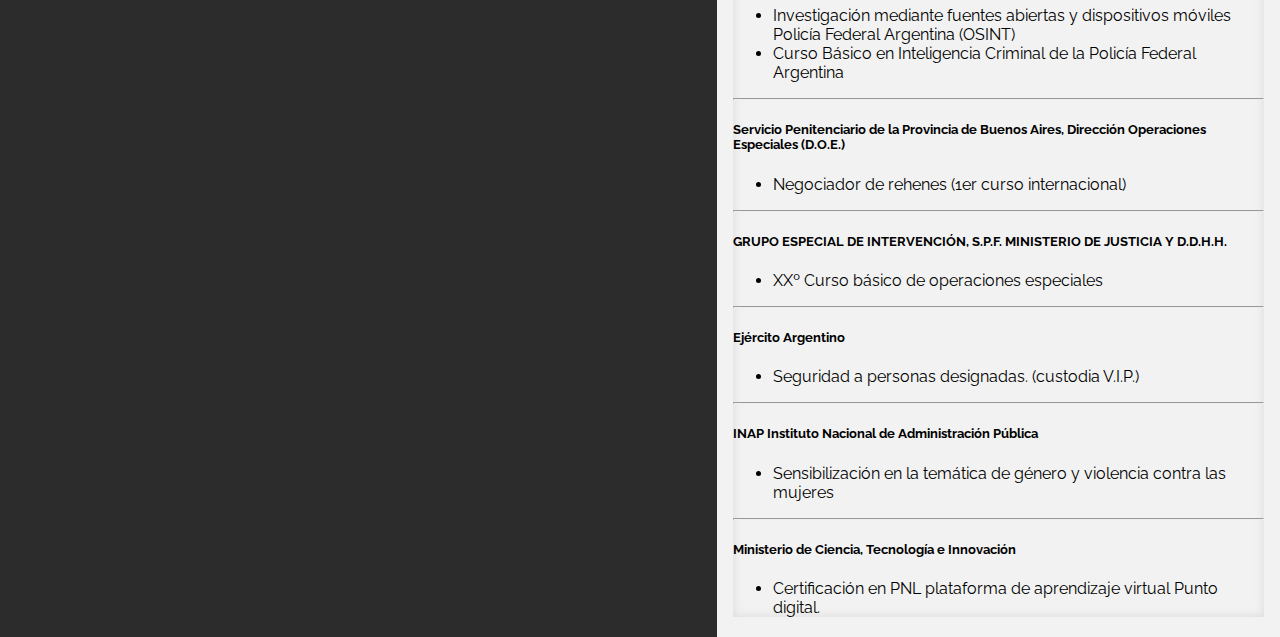
==== commit e12a25be: "mejoras responsive" ====
--- a/index.html
+++ b/index.html
@@ -24,7 +24,7 @@
                 <div class="container">
                     <a class="navbar-brand" href="#">
                         <img src="./img/perfil.png" alt="imagen Gustavo">
-                        <!--! agregue un punto a la ruta para que lo tome github-->
+                        <!--! agregué un punto a la ruta para que lo tome github-->
                     </a>
                 </div>
             </nav>
@@ -45,7 +45,7 @@
                         <i class="bi bi-envelope-fill" id="sobre"></i>
                         <span class="textContact">
                             <a id="sobreText" href="mailto:gustavominchiotti@gmail.com"
-                                target="_blank">gustavominchiotti@gmail.com</a>
+                                target="_blank">E-mail</a>
                         </span>
                     </h5>
                 </div>
--- a/css/style.css
+++ b/css/style.css
@@ -335,24 +335,20 @@
   }
   #colorOscuro {
     margin: 0.5rem;
-    border: 1px solid red;
     padding: 0.5rem;
     min-width: 92.5%;
   }
   #colorClaro {
-    margin: 0.5rem;
-    border: 1px solid red;
-    padding: 0.5rem;
+    margin: 0.25rem;
+    padding: 0.25rem;
     min-width: 92.5%;
   }
   #colorHeader {
     margin: 0rem;
-    border: 1px solid red;
     padding: 0.1rem;
     min-width: 92.5%;
   }
   #colorHeader div.nombre {
-    border: 1px solid rgb(21, 255, 0);
     margin: 0%;
   }
   #colorHeader div.nombre h1 {
@@ -368,10 +364,18 @@
   #colorHeader div.btns {
     display: none;
   }
-  div.accordion {
+  div.der.container.col-8 #experienciaLaboral,
+  div.der.container.col-8 #educación,
+  div.der.container.col-8 #certificados {
+    padding: 2px;
+  }
+  div.accordion-body {
     padding: 0.5px;
+    padding-top: 1rem;
     padding-left: 0%;
-    border: 1px solid rgb(4, 0, 255);
+  }
+  div.progBar {
+    display: none;
   }
 }
 
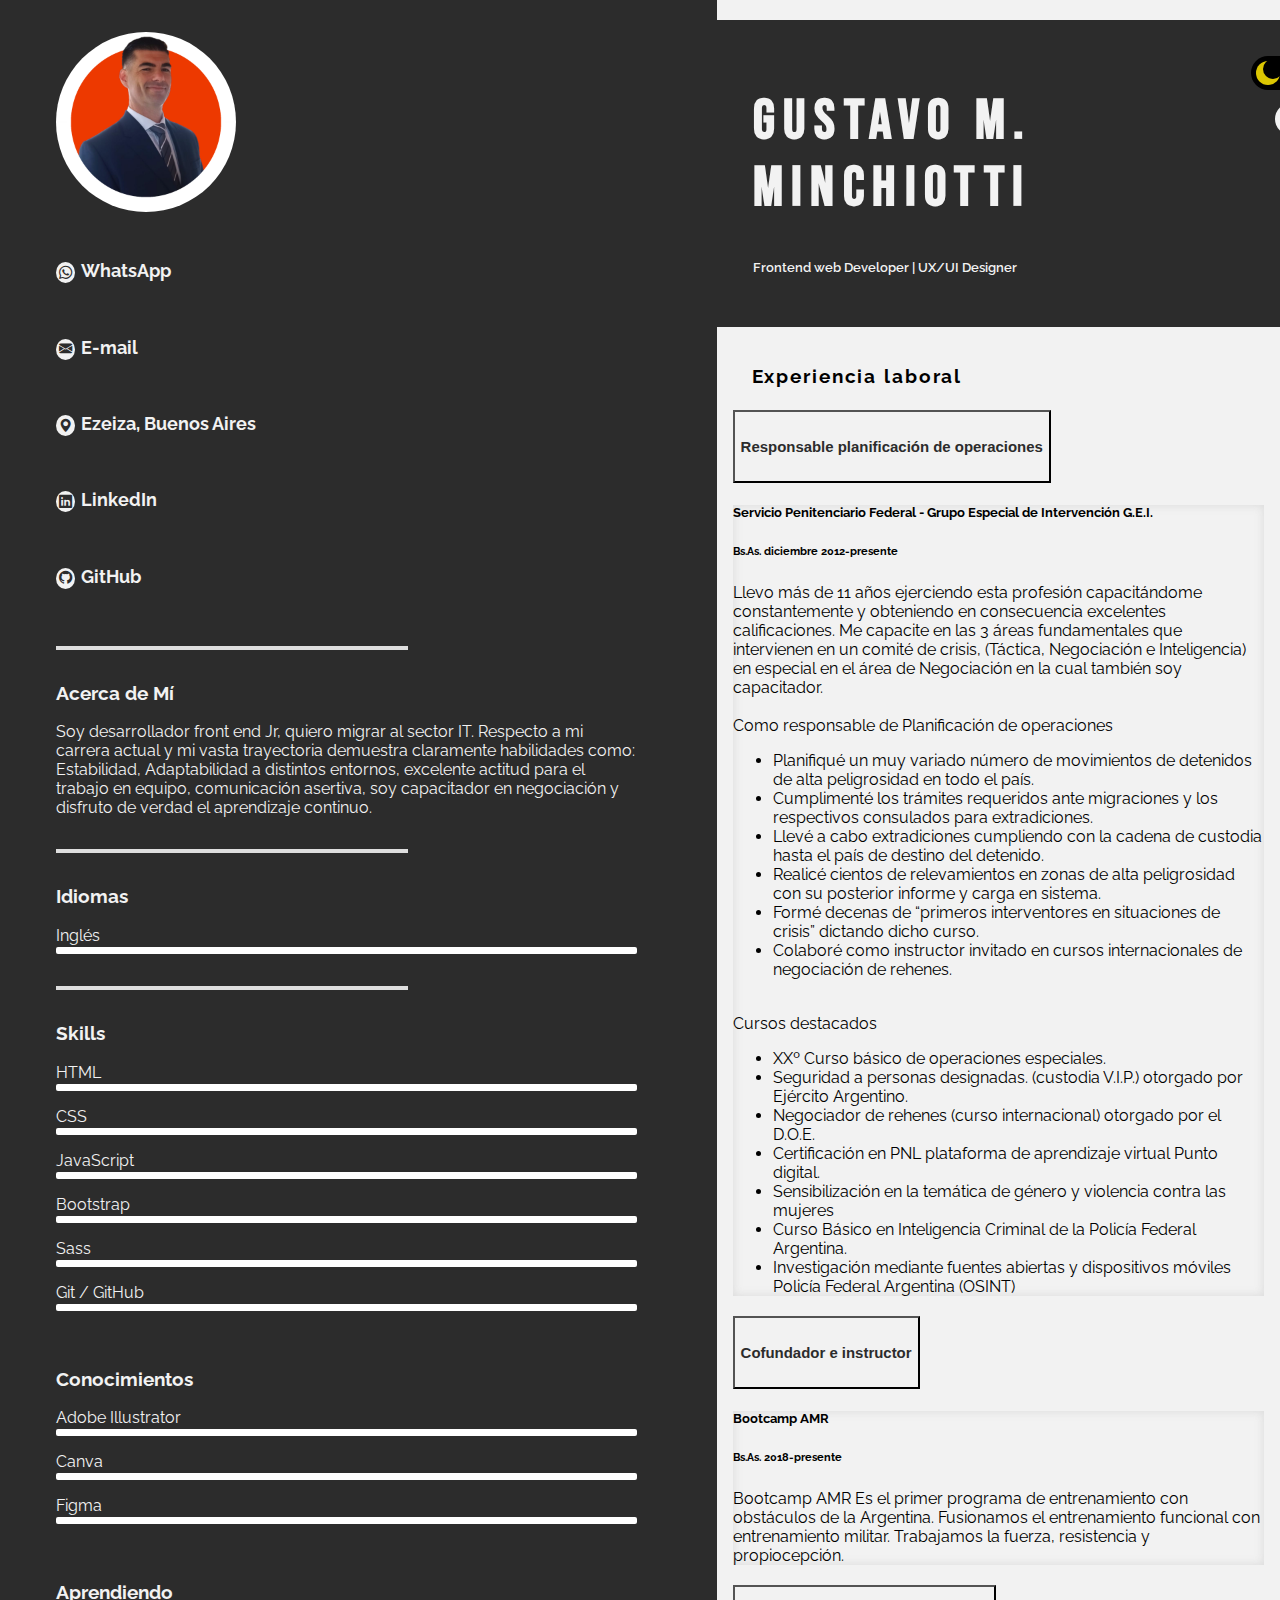
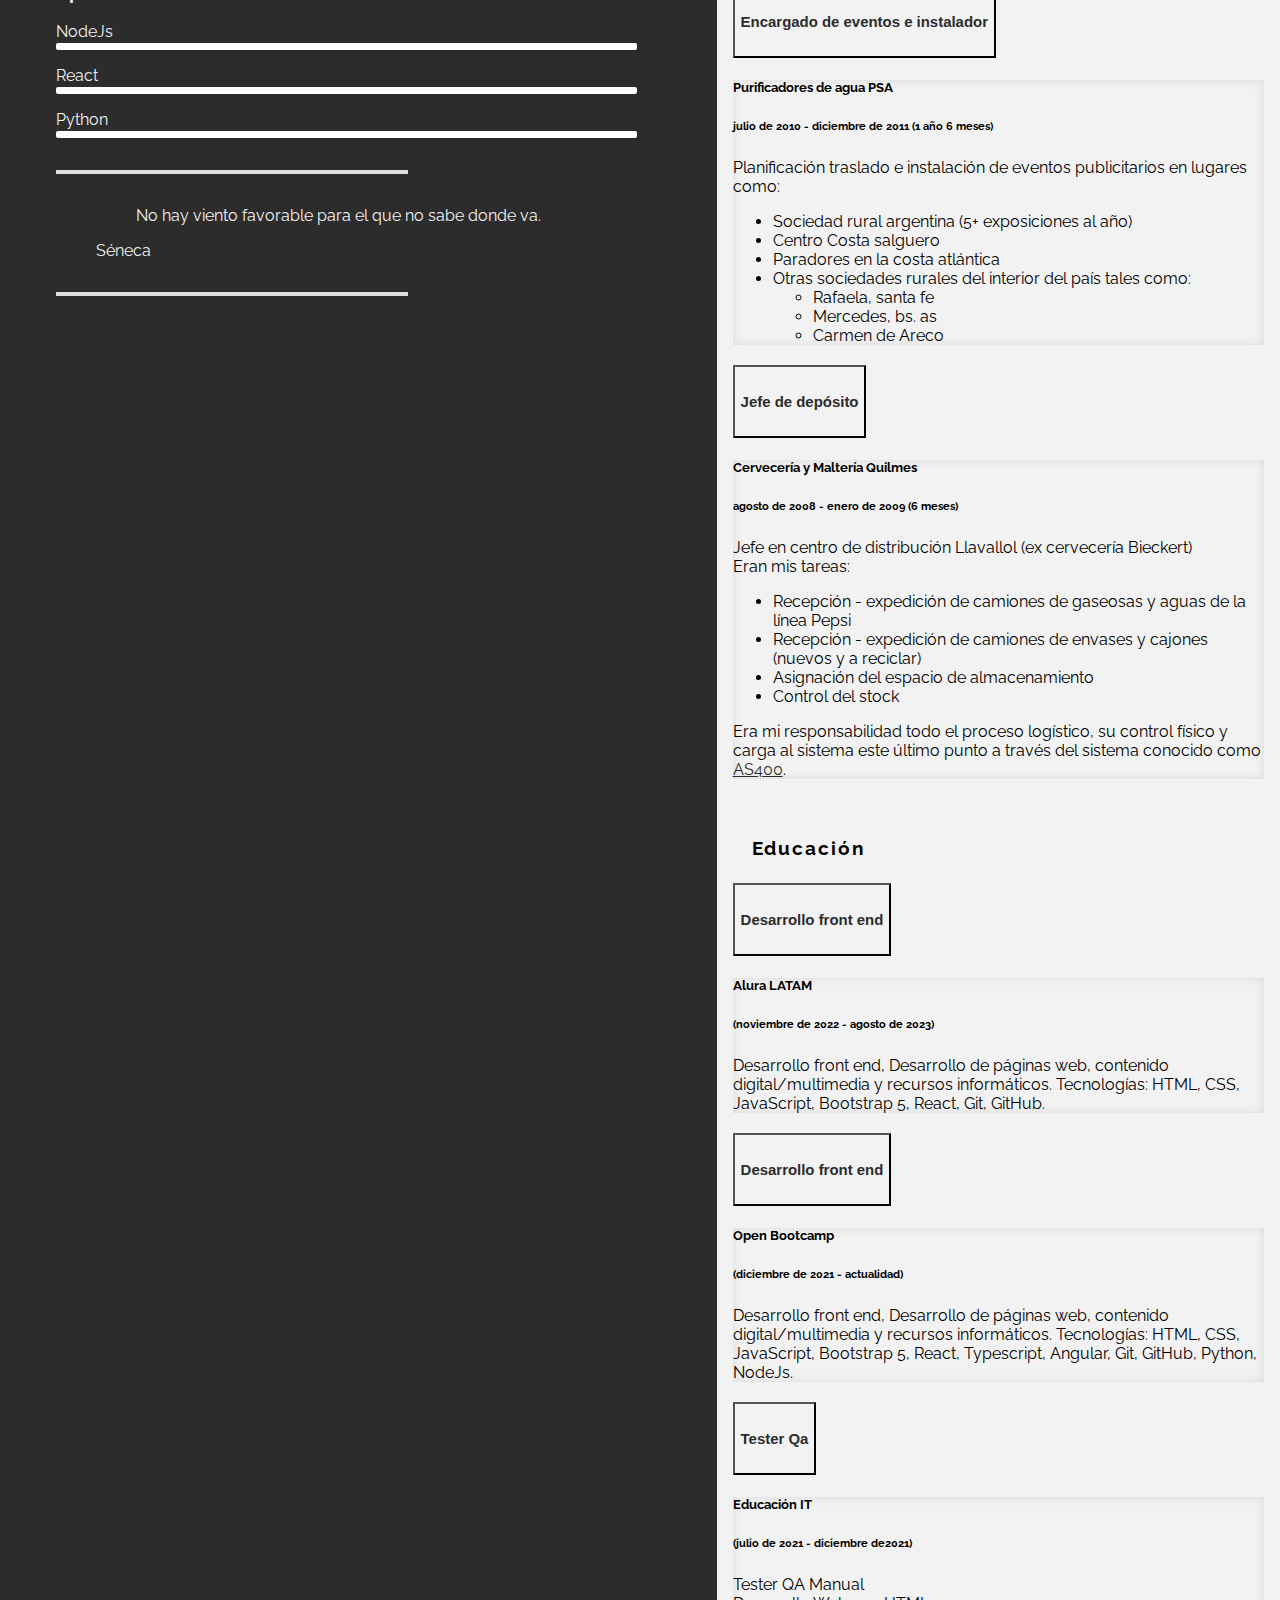
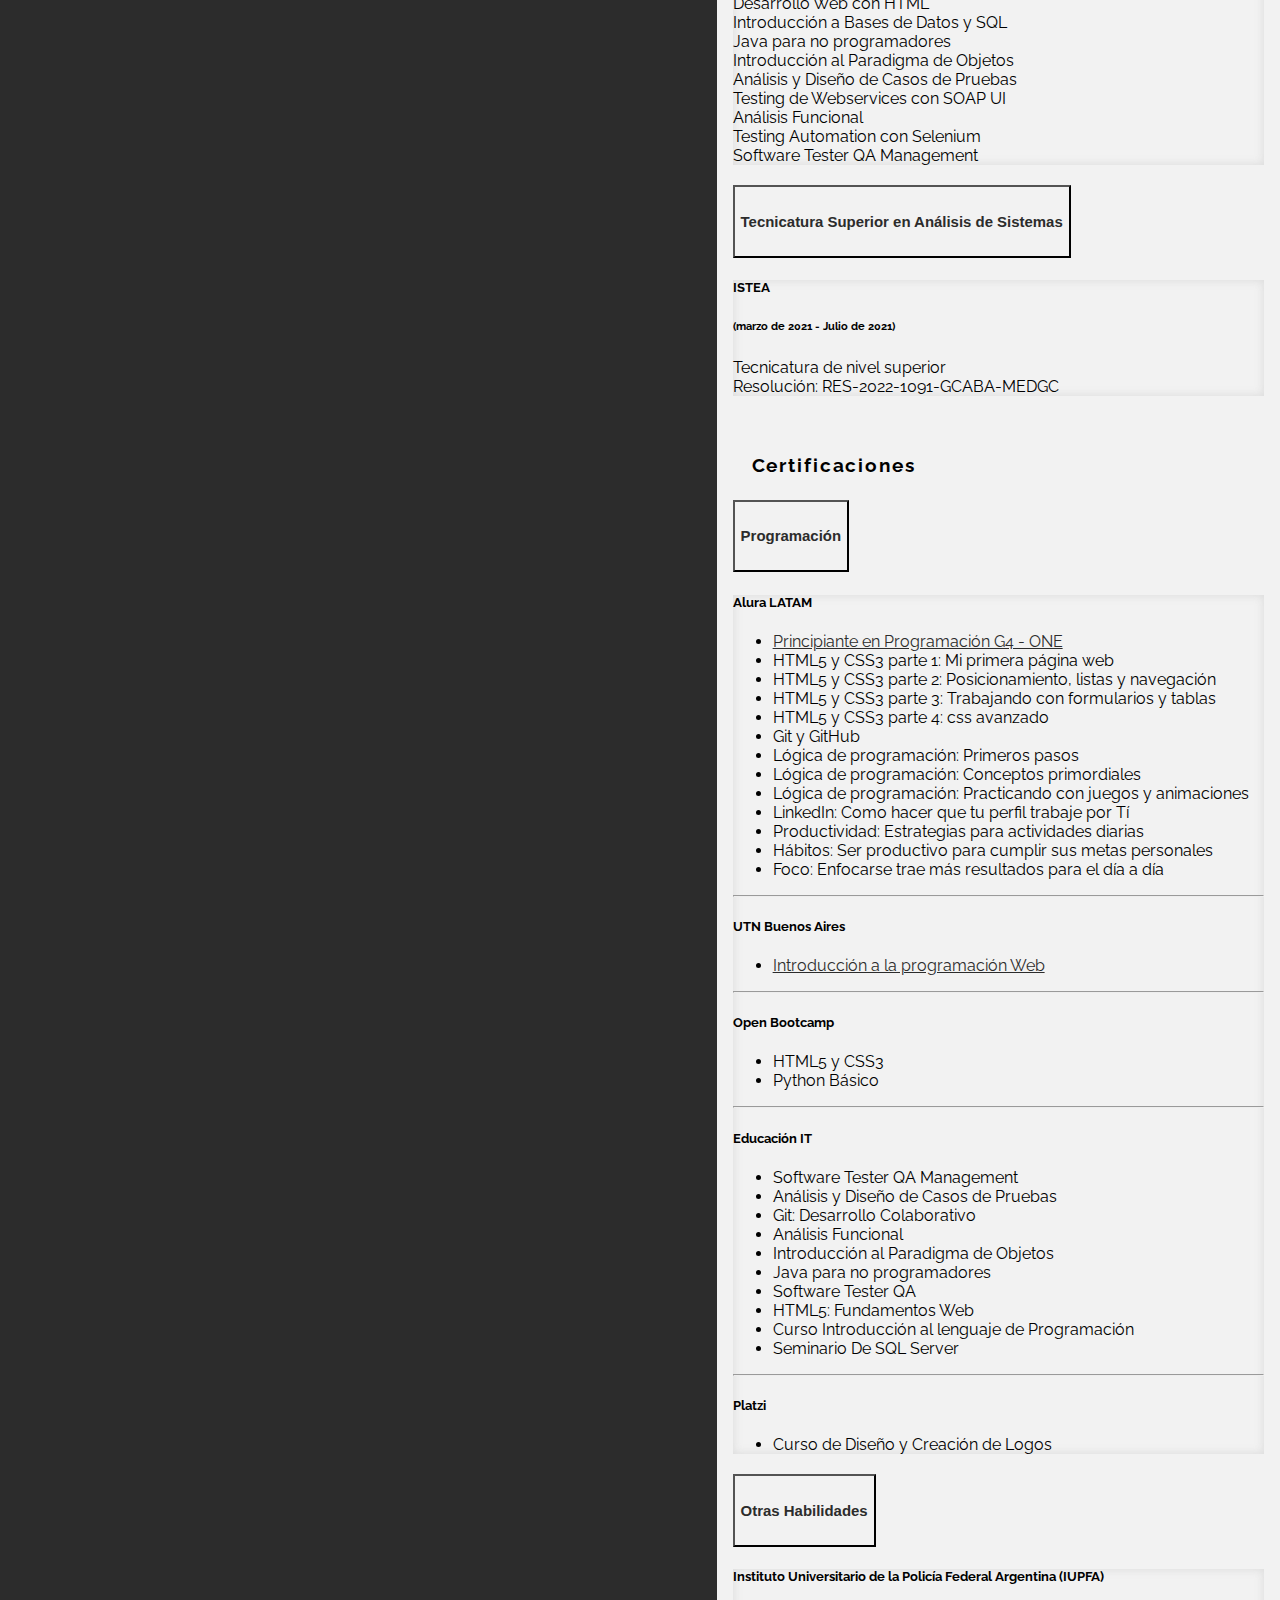
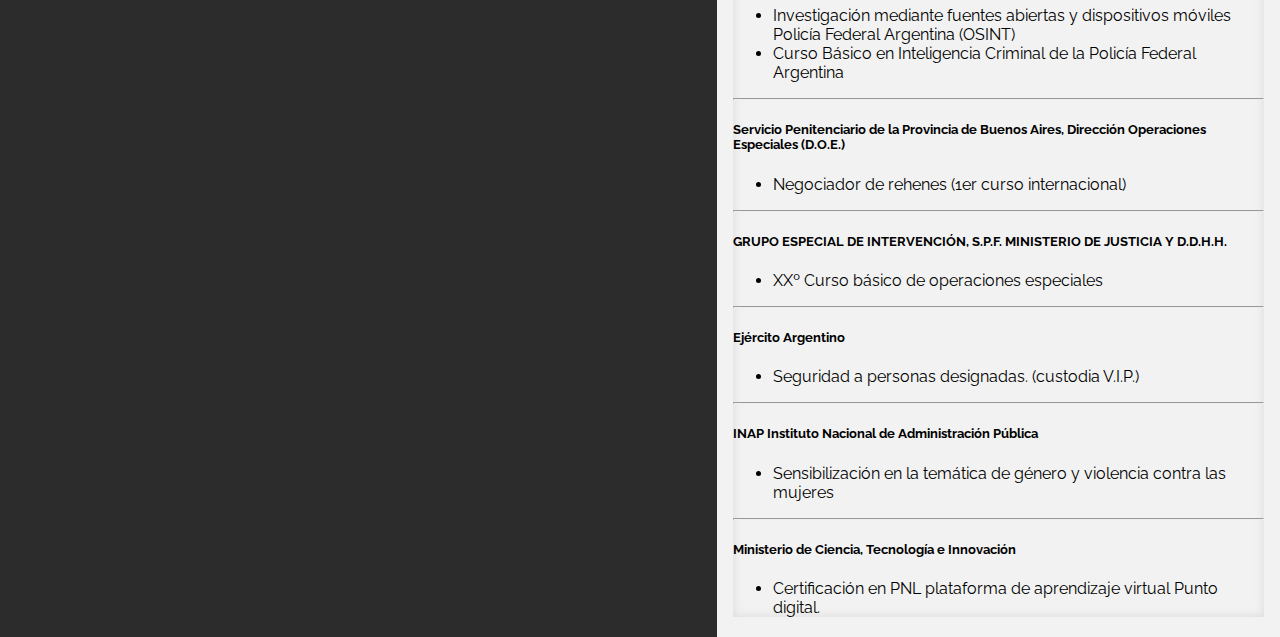
==== commit 5ef33ed1: "Cambio en el titulo" ====
--- a/index.html
+++ b/index.html
@@ -171,6 +171,14 @@
                     <div class="progress" role="progressbar" aria-label="Animated striped example" aria-valuenow="75"
                         aria-valuemin="0" aria-valuemax="100">
                         <div class="progress-bar progress-bar-striped progress-bar-animated" style="width: 75%"></div>
+                    </div>
+                </div>
+                
+                <p>Figma</p>
+                <div class="progBar">
+                    <div class="progress" role="progressbar" aria-label="Animated striped example" aria-valuenow="75"
+                        aria-valuemin="0" aria-valuemax="100">
+                        <div class="progress-bar progress-bar-striped progress-bar-animated" style="width: 85%"></div>
                     </div>
                 </div>
 
@@ -222,7 +230,7 @@
             <header id="colorHeader">
                 <div class="nombre">
                     <h1>Gustavo M. Minchiotti</h1>
-                    <h5>FRONT END DEVELOPER</h5>
+                    <h5>Frontend web Developer | UX/UI Designer</h5>
                 </div>
                 <div class="btns">
 
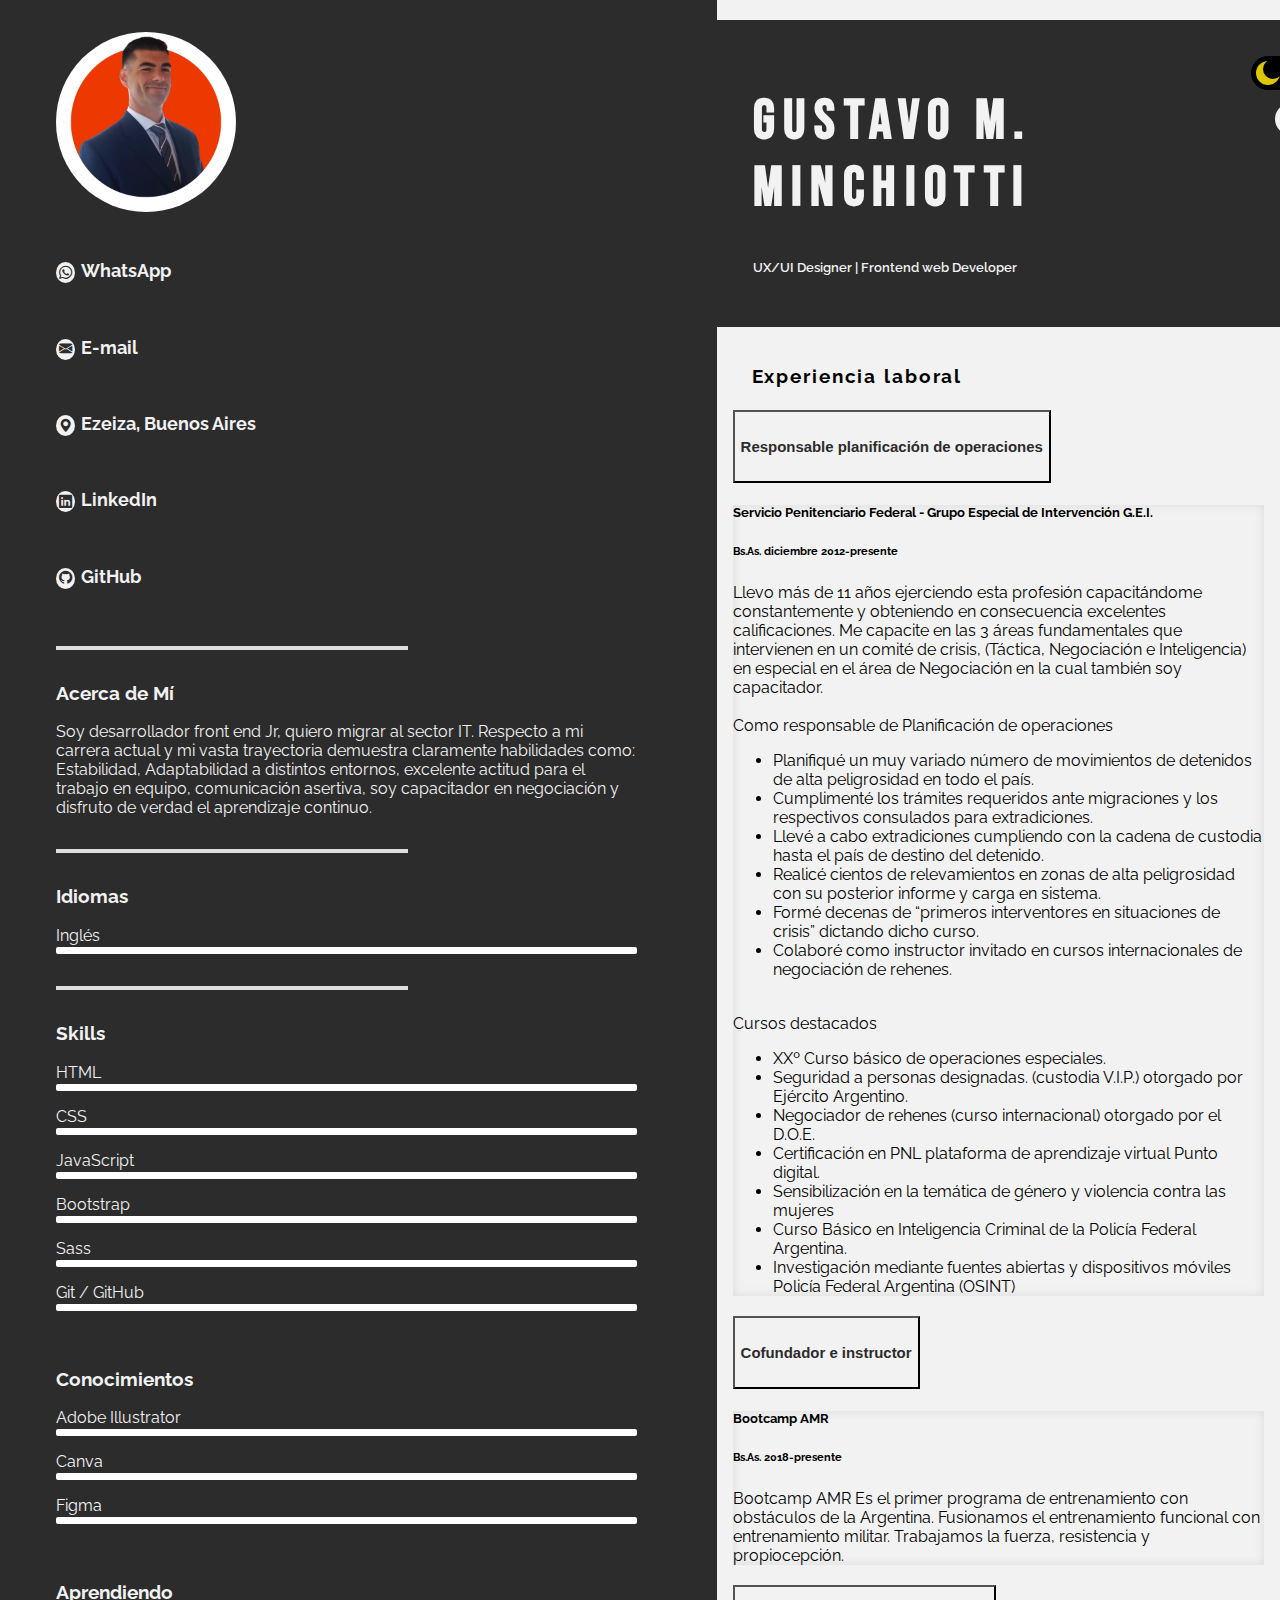
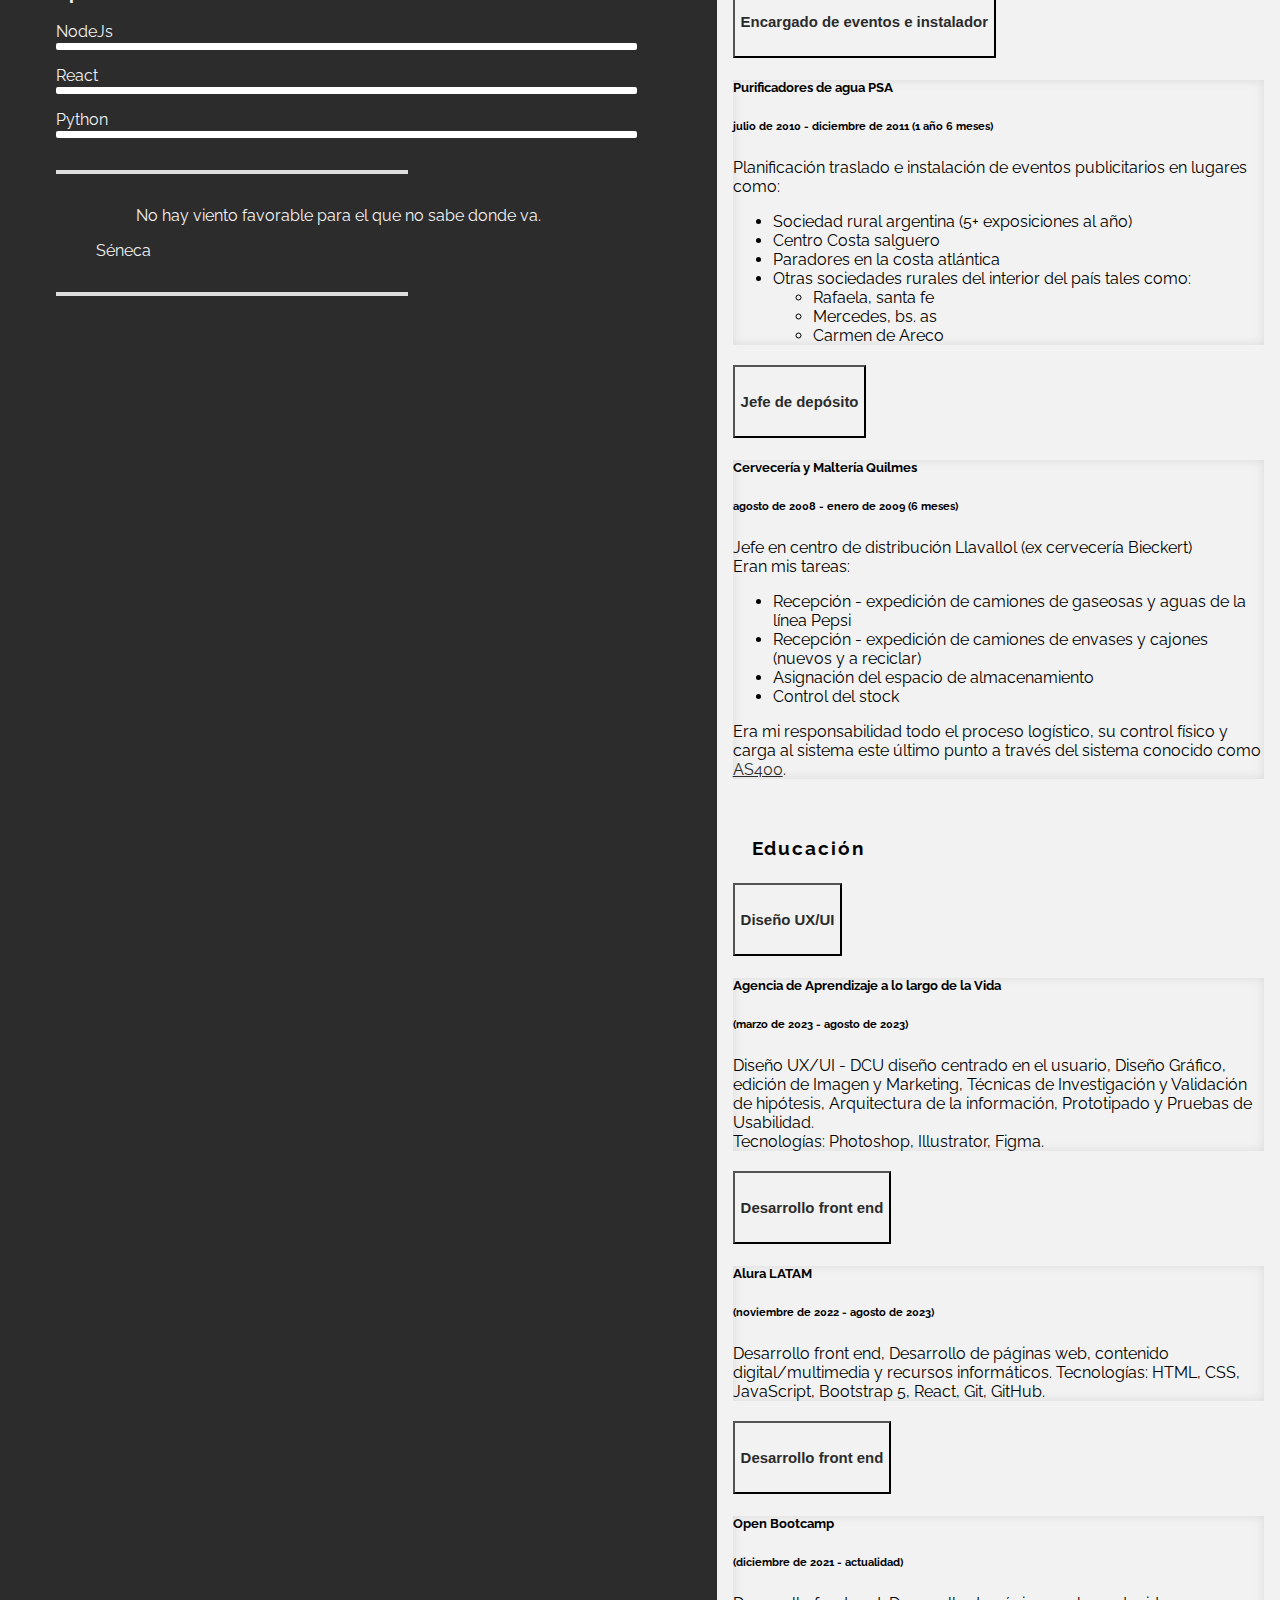
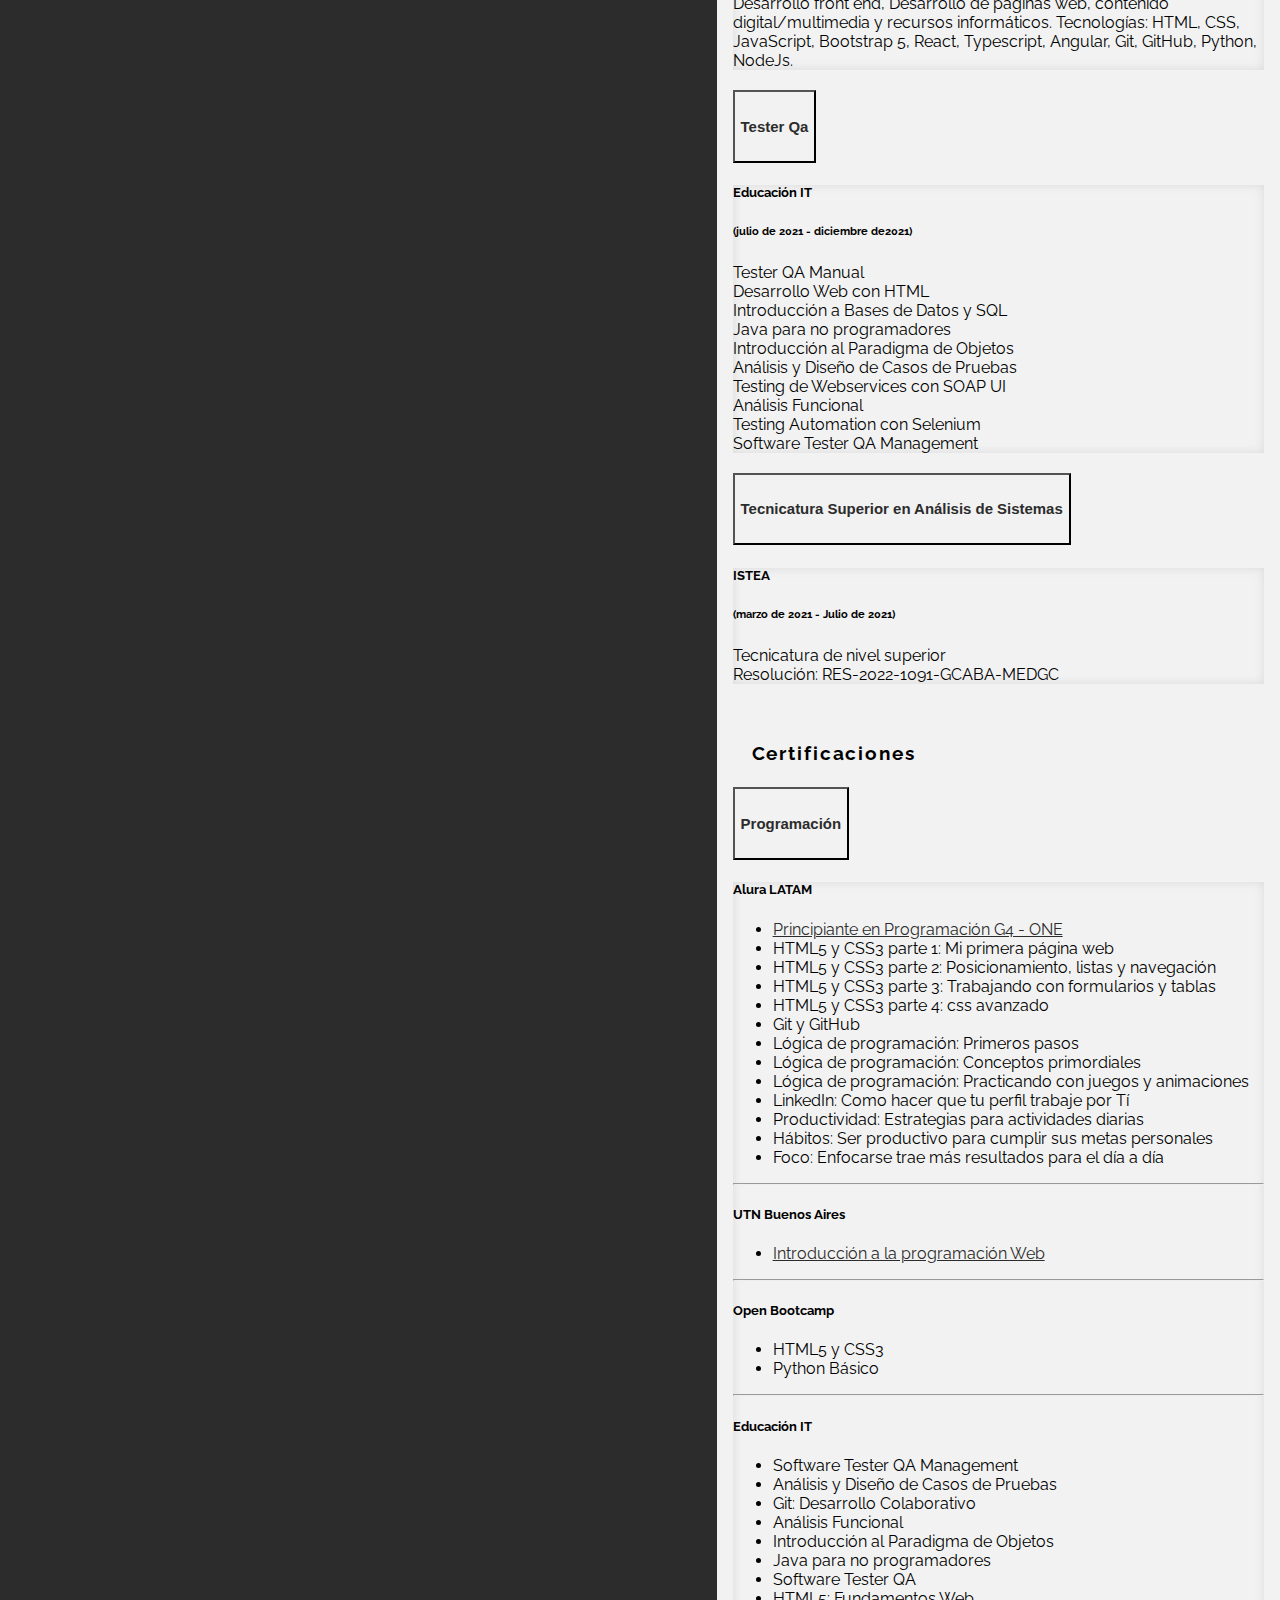
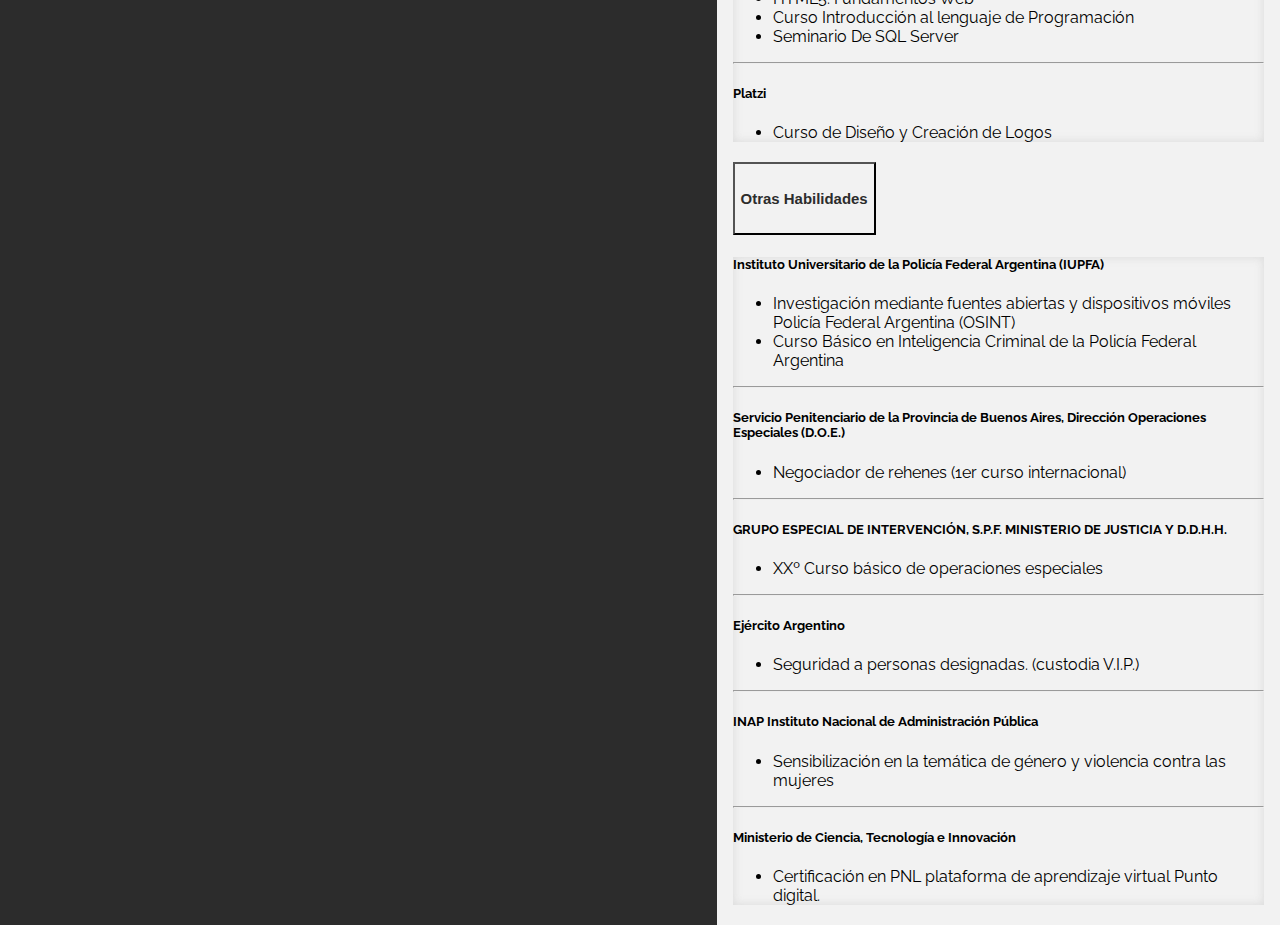
==== commit a24b6211: "Agrego UX-UI" ====
--- a/index.html
+++ b/index.html
@@ -230,7 +230,7 @@
             <header id="colorHeader">
                 <div class="nombre">
                     <h1>Gustavo M. Minchiotti</h1>
-                    <h5>Frontend web Developer | UX/UI Designer</h5>
+                    <h5>UX/UI Designer | Frontend web Developer</h5>
                 </div>
                 <div class="btns">
 
@@ -402,6 +402,33 @@
             <div class="accordion" id="educación">
                 <!-- accordionPanelsStayOpen  https://www.youtube.com/watch?v=hGlKDPMhGG8&list=PLnunbwZjHqMO-JII_HBf5TAzdzaBJP34w&index=26 -->
                 <h3>Educación</h3>
+
+                <div class="accordion-item">
+                    <h2 class="accordion-header" id="panelsStayOpen-heading1">
+                        <!--? para individualizar cada item del acordeón, tuve que hacer cambios en:  id="panelsStayOpen-heading1" + data-bs-target="#panelsStayOpen-collapse1" + aria-controls="panelsStayOpen-collapse1" + id="panelsStayOpen-collapse1" + aria-labelledby="panelsStayOpen-heading1"  -->
+                        <button class="accordion-button collapsed" type="button" data-bs-toggle="collapse"
+                            data-bs-target="#panelsStayOpen-collapse1" aria-expanded="true"
+                            aria-controls="panelsStayOpen-collapse1">
+                            <h5>Diseño UX/UI</h5>
+                        </button>
+                    </h2>
+                    <div id="panelsStayOpen-collapse1" class="accordion-collapse collapse show"
+                        aria-labelledby="panelsStayOpen-heading1">
+                        <div class="accordion-body">
+                            <h5>Agencia de Aprendizaje a lo largo de la Vida</h5>
+                            <h6>(marzo de 2023 - agosto de 2023)</h6>
+                            <p>
+                                Diseño UX/UI - DCU diseño centrado en el usuario, Diseño Gráfico, edición de Imagen y Marketing, 
+                                Técnicas de Investigación y Validación de hipótesis, Arquitectura de la información, Prototipado y Pruebas de Usabilidad. 
+                                
+                                <br>
+                                Tecnologías: Photoshop, Illustrator, Figma.
+                            </p>
+                        </div>
+                    </div>
+                </div>
+
+
                 <div class="accordion-item">
                     <h2 class="accordion-header" id="panelsStayOpen-heading1">
                         <!--? para individualizar cada item del acordeón, tuve que hacer cambios en:  id="panelsStayOpen-heading1" + data-bs-target="#panelsStayOpen-collapse1" + aria-controls="panelsStayOpen-collapse1" + id="panelsStayOpen-collapse1" + aria-labelledby="panelsStayOpen-heading1"  -->
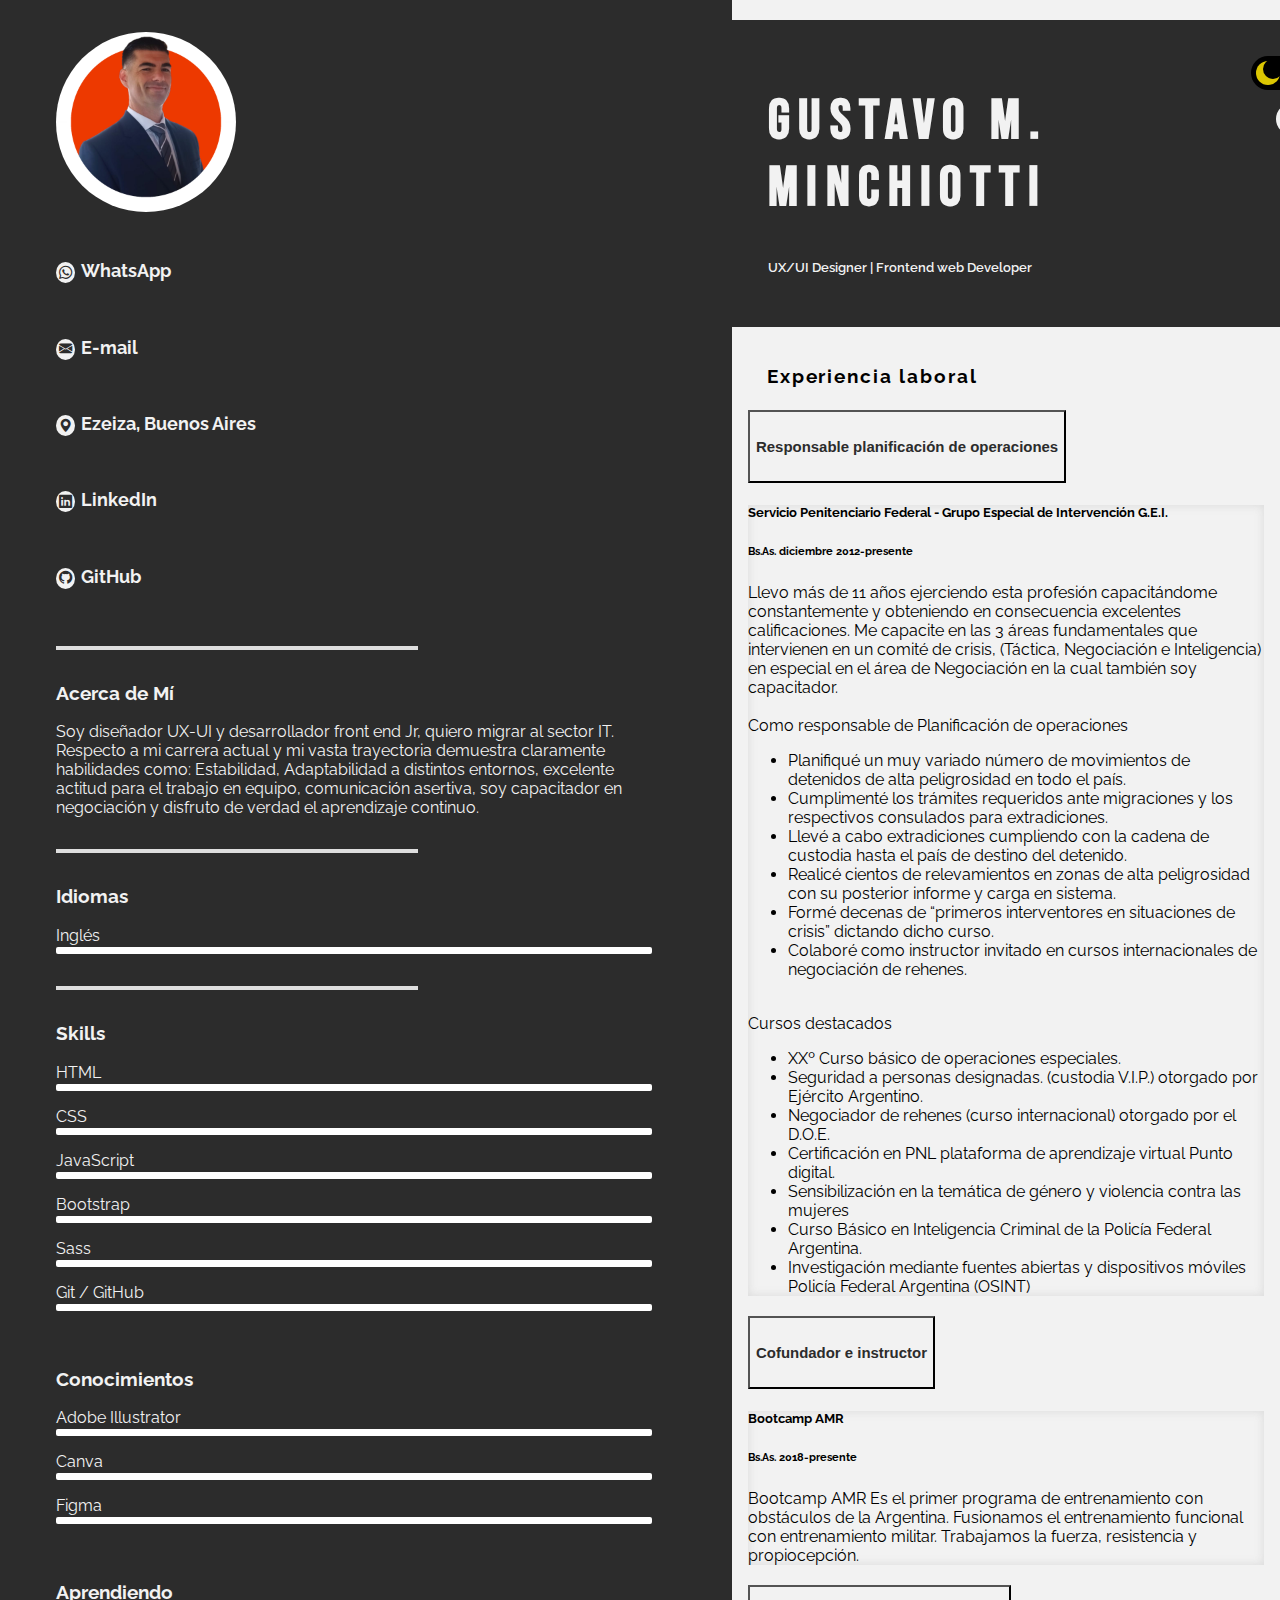
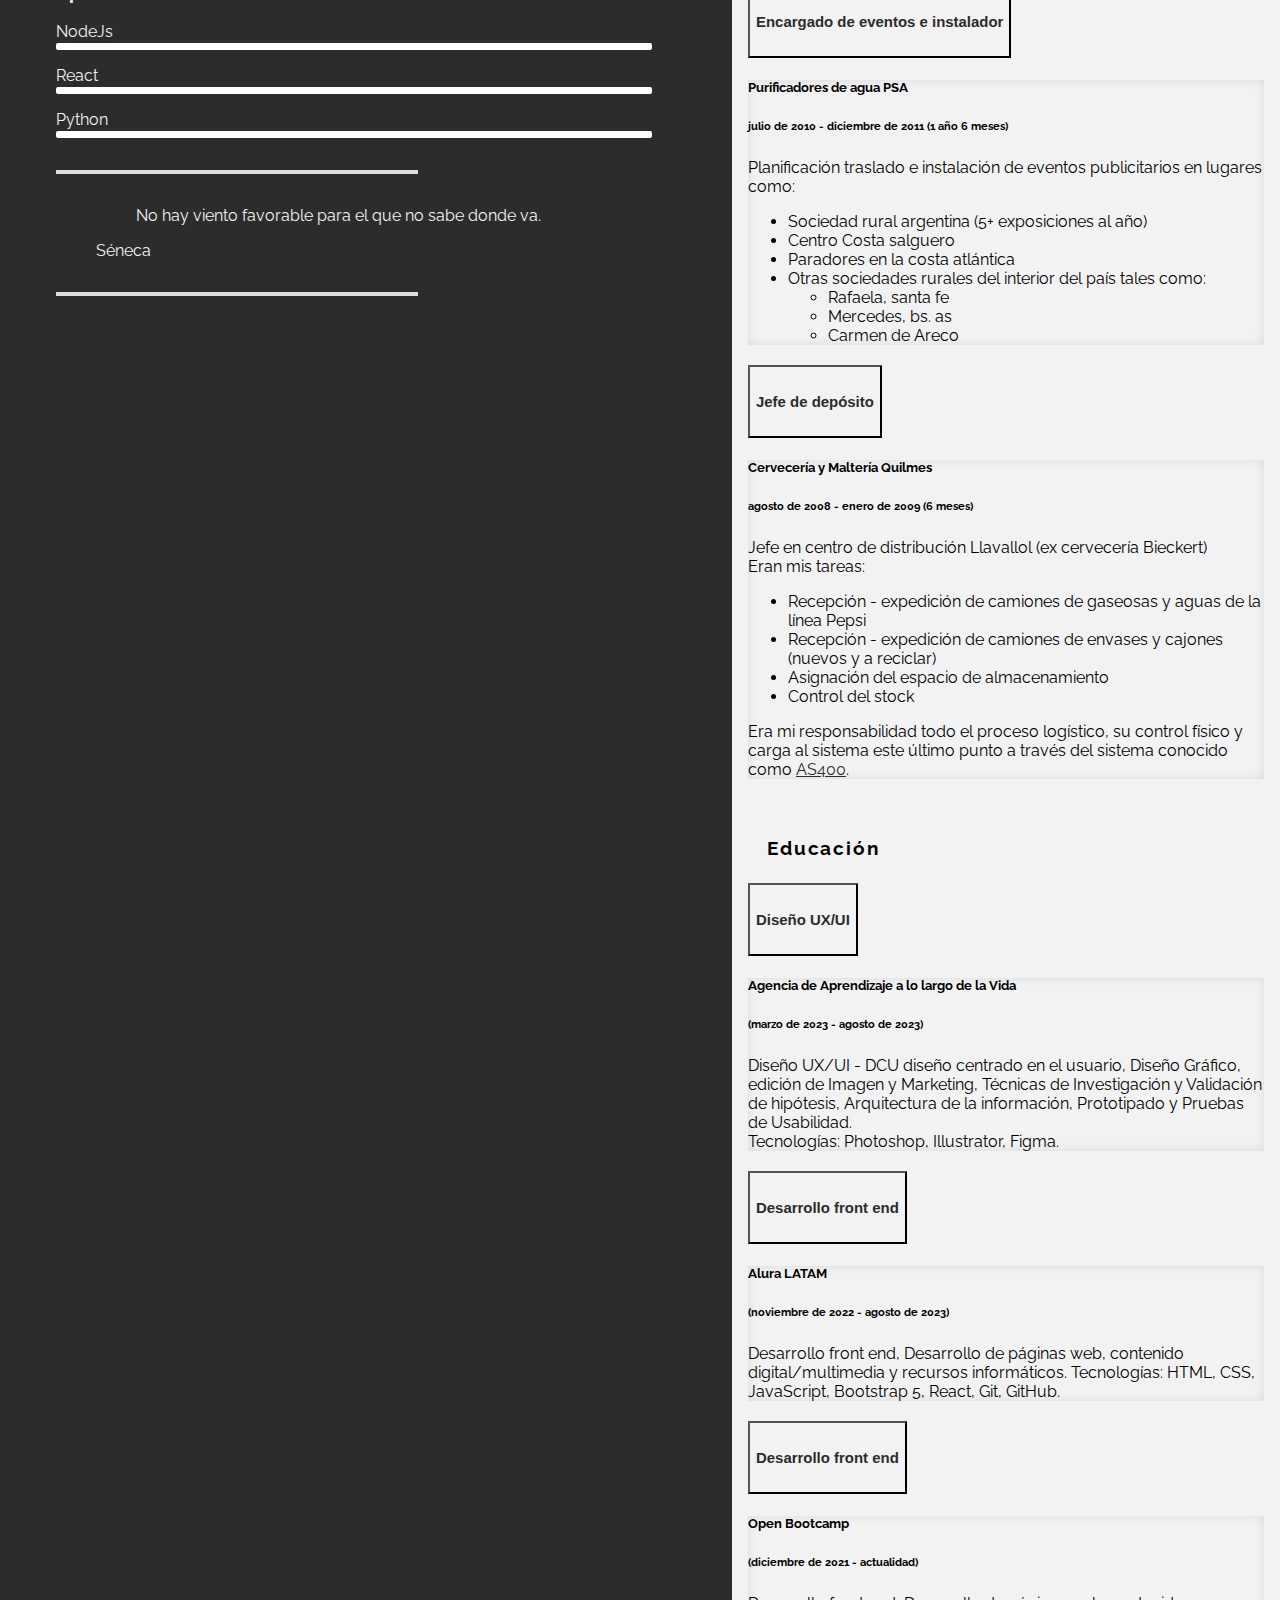
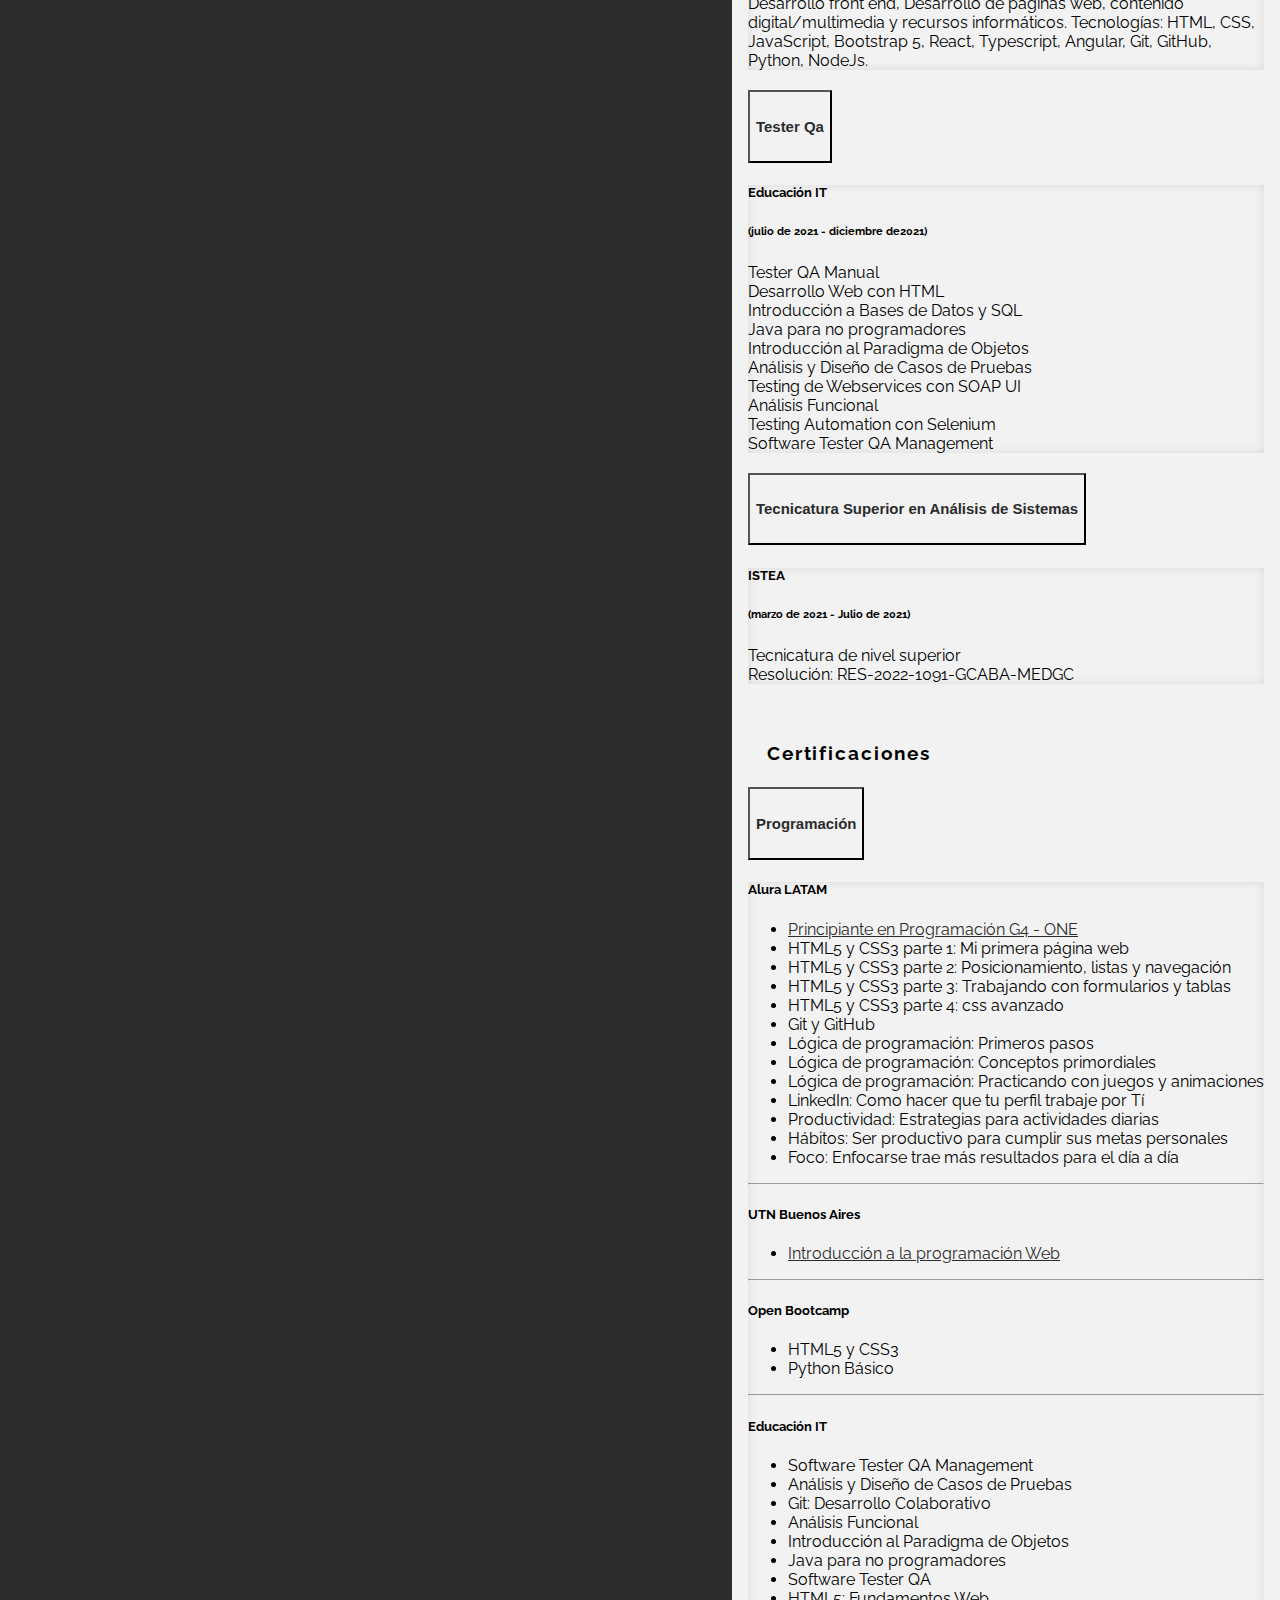
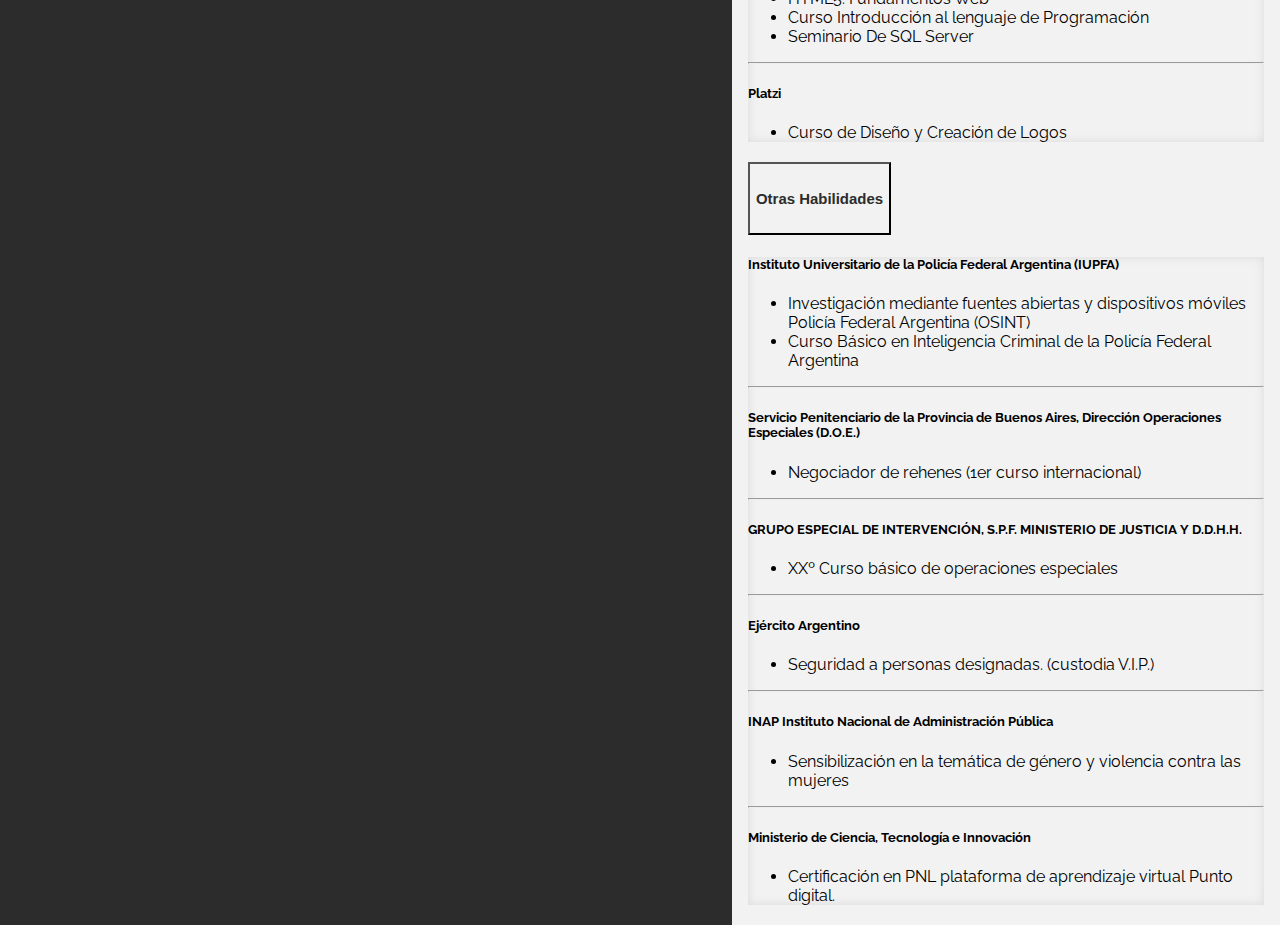
==== commit 6f69e99a: "corrijo bio" ====
--- a/index.html
+++ b/index.html
@@ -87,7 +87,7 @@
                 <h3>Acerca de Mí</h3>
 
                 <p>
-                    Soy desarrollador front end Jr, quiero migrar al sector IT. Respecto a mi carrera actual y mi vasta
+                    Soy diseñador UX-UI y desarrollador front end Jr, quiero migrar al sector IT. Respecto a mi carrera actual y mi vasta
                     trayectoria demuestra claramente habilidades como: Estabilidad, Adaptabilidad a distintos entornos,
                     excelente actitud para el trabajo en equipo, comunicación asertiva, soy capacitador en negociación y
                     disfruto de verdad el aprendizaje continuo.
